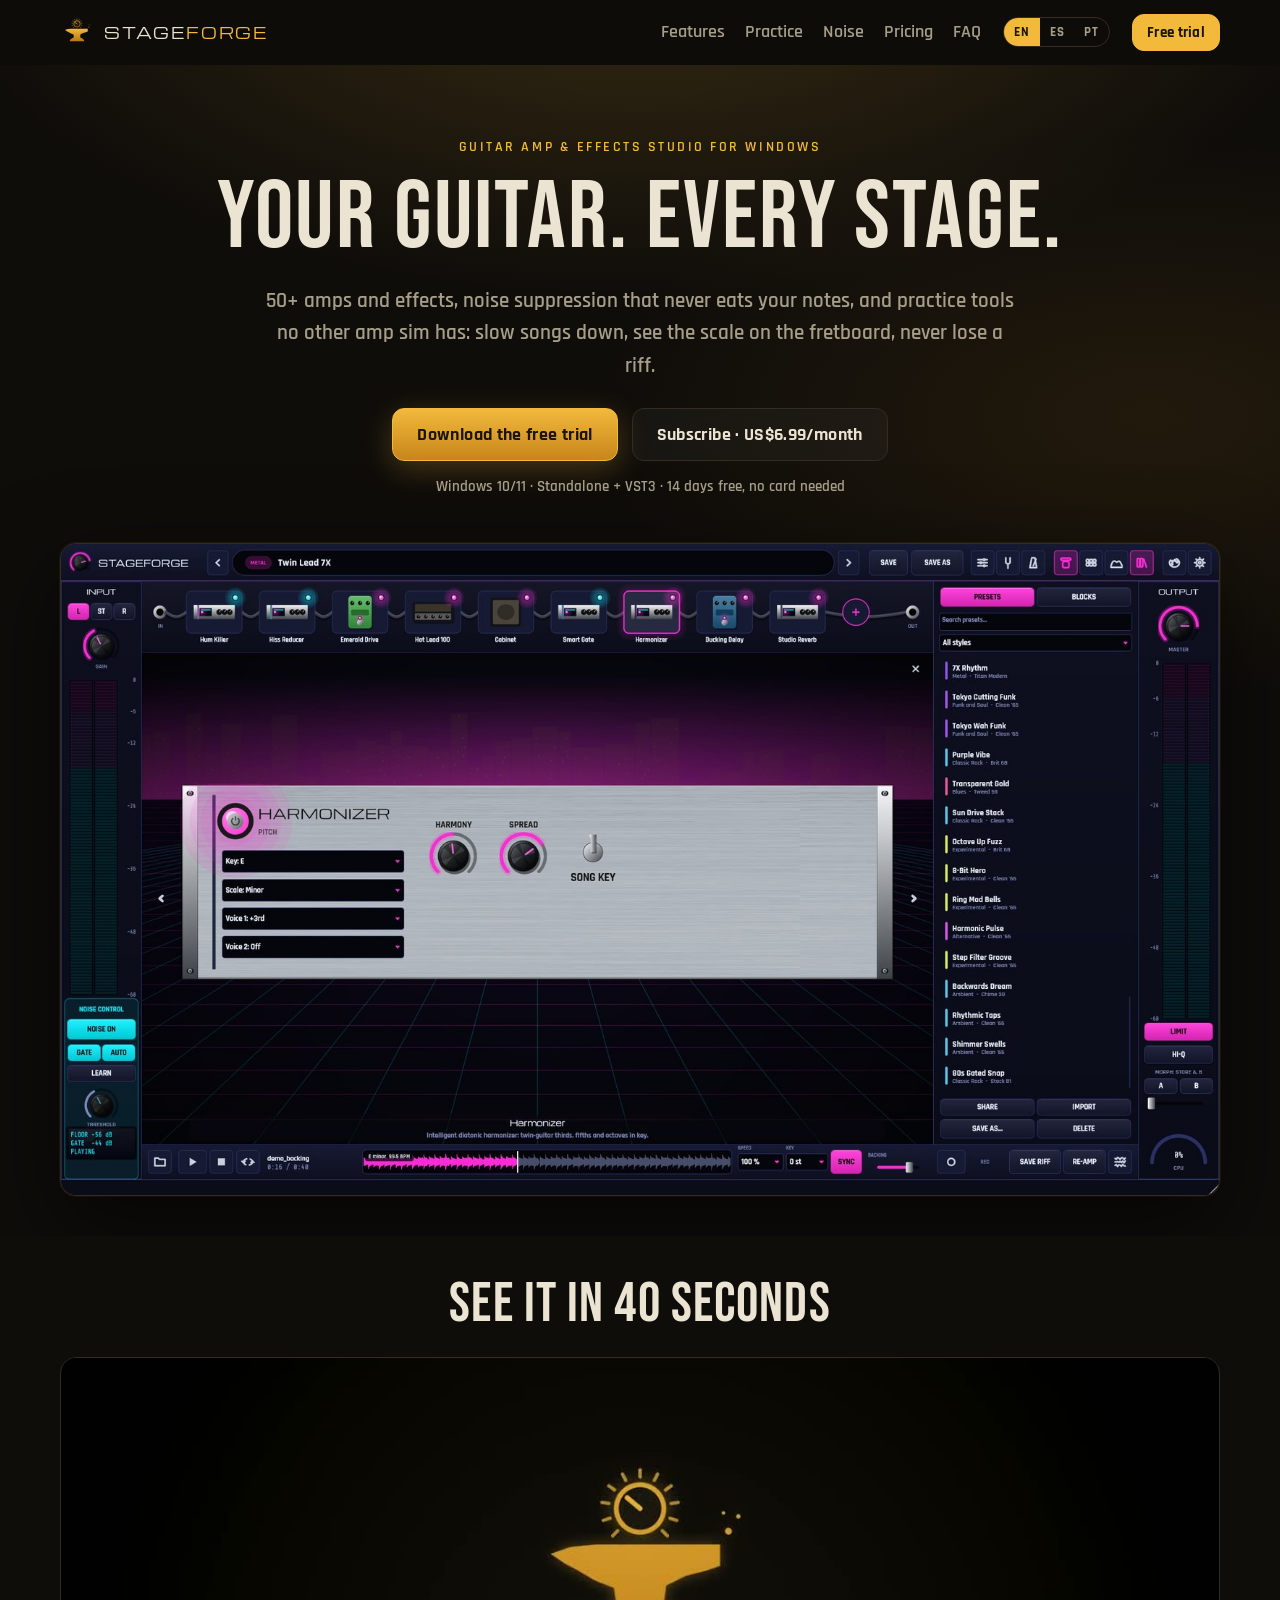
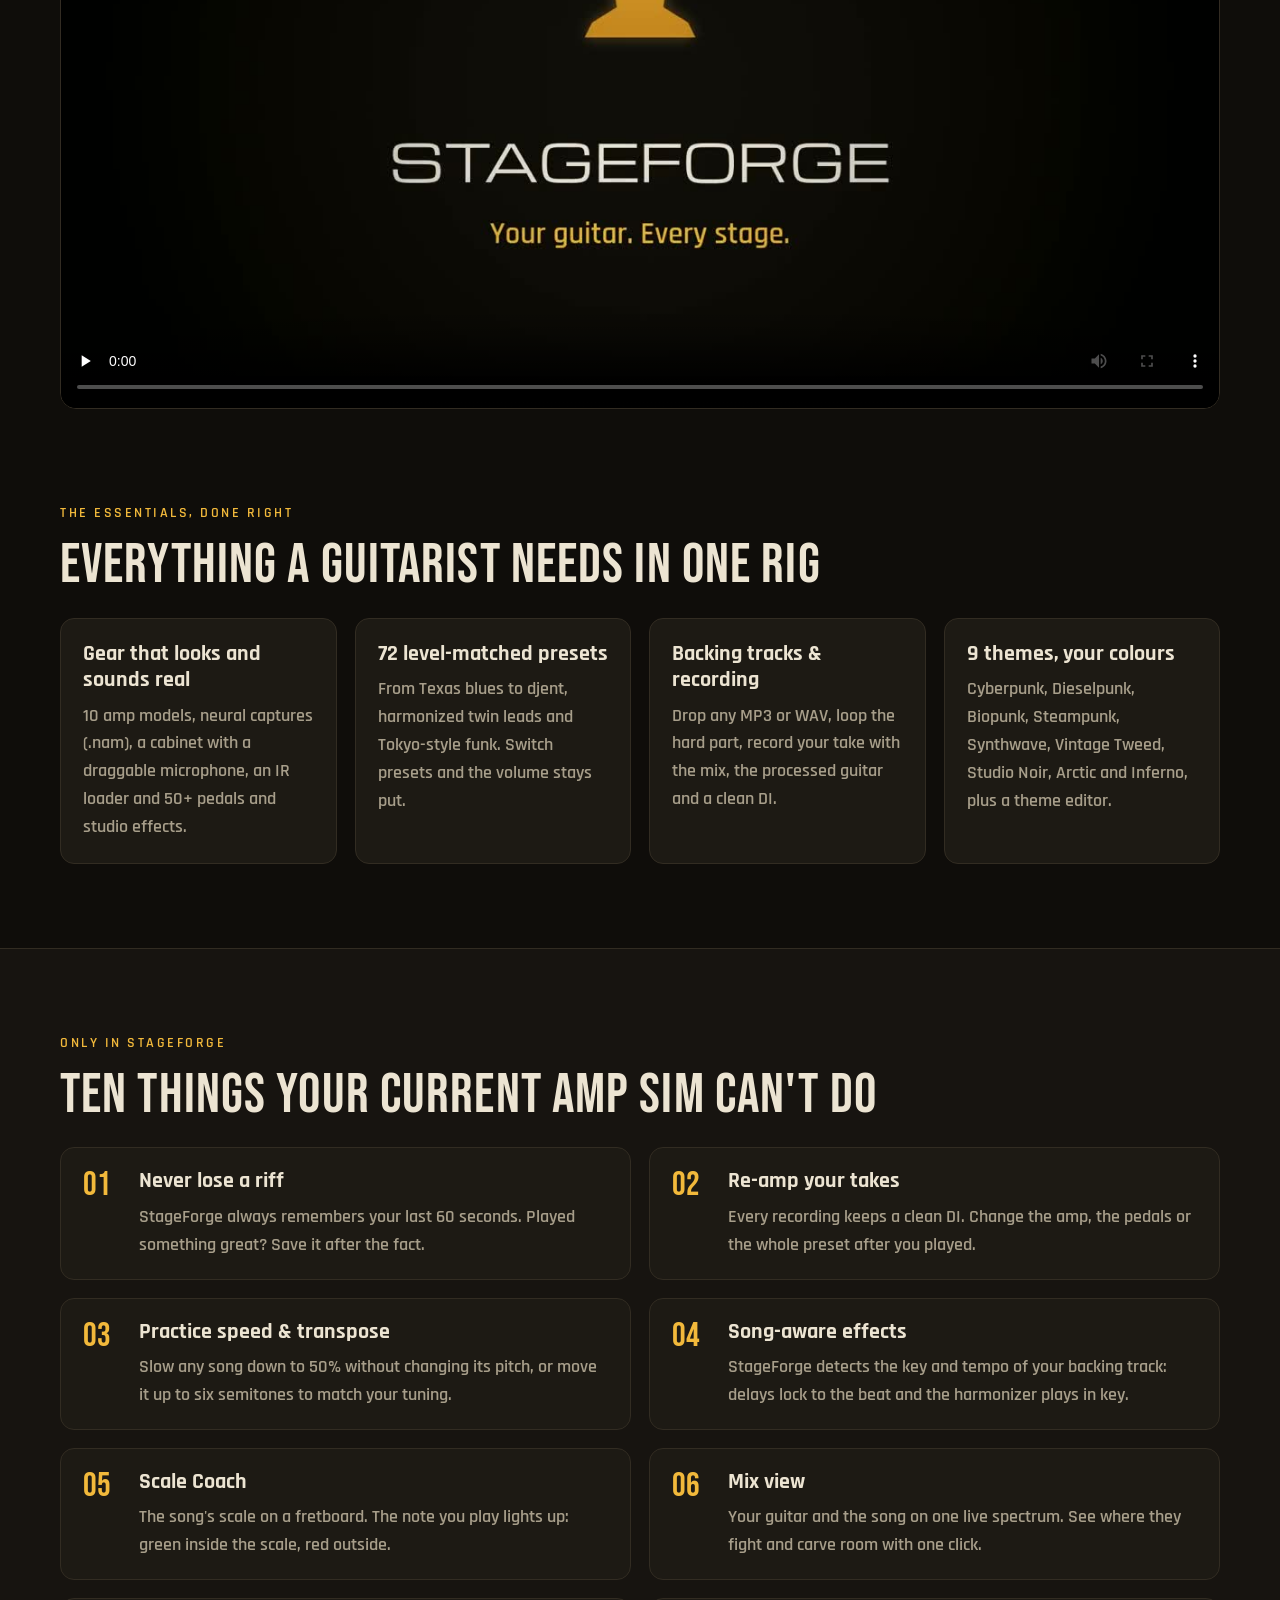
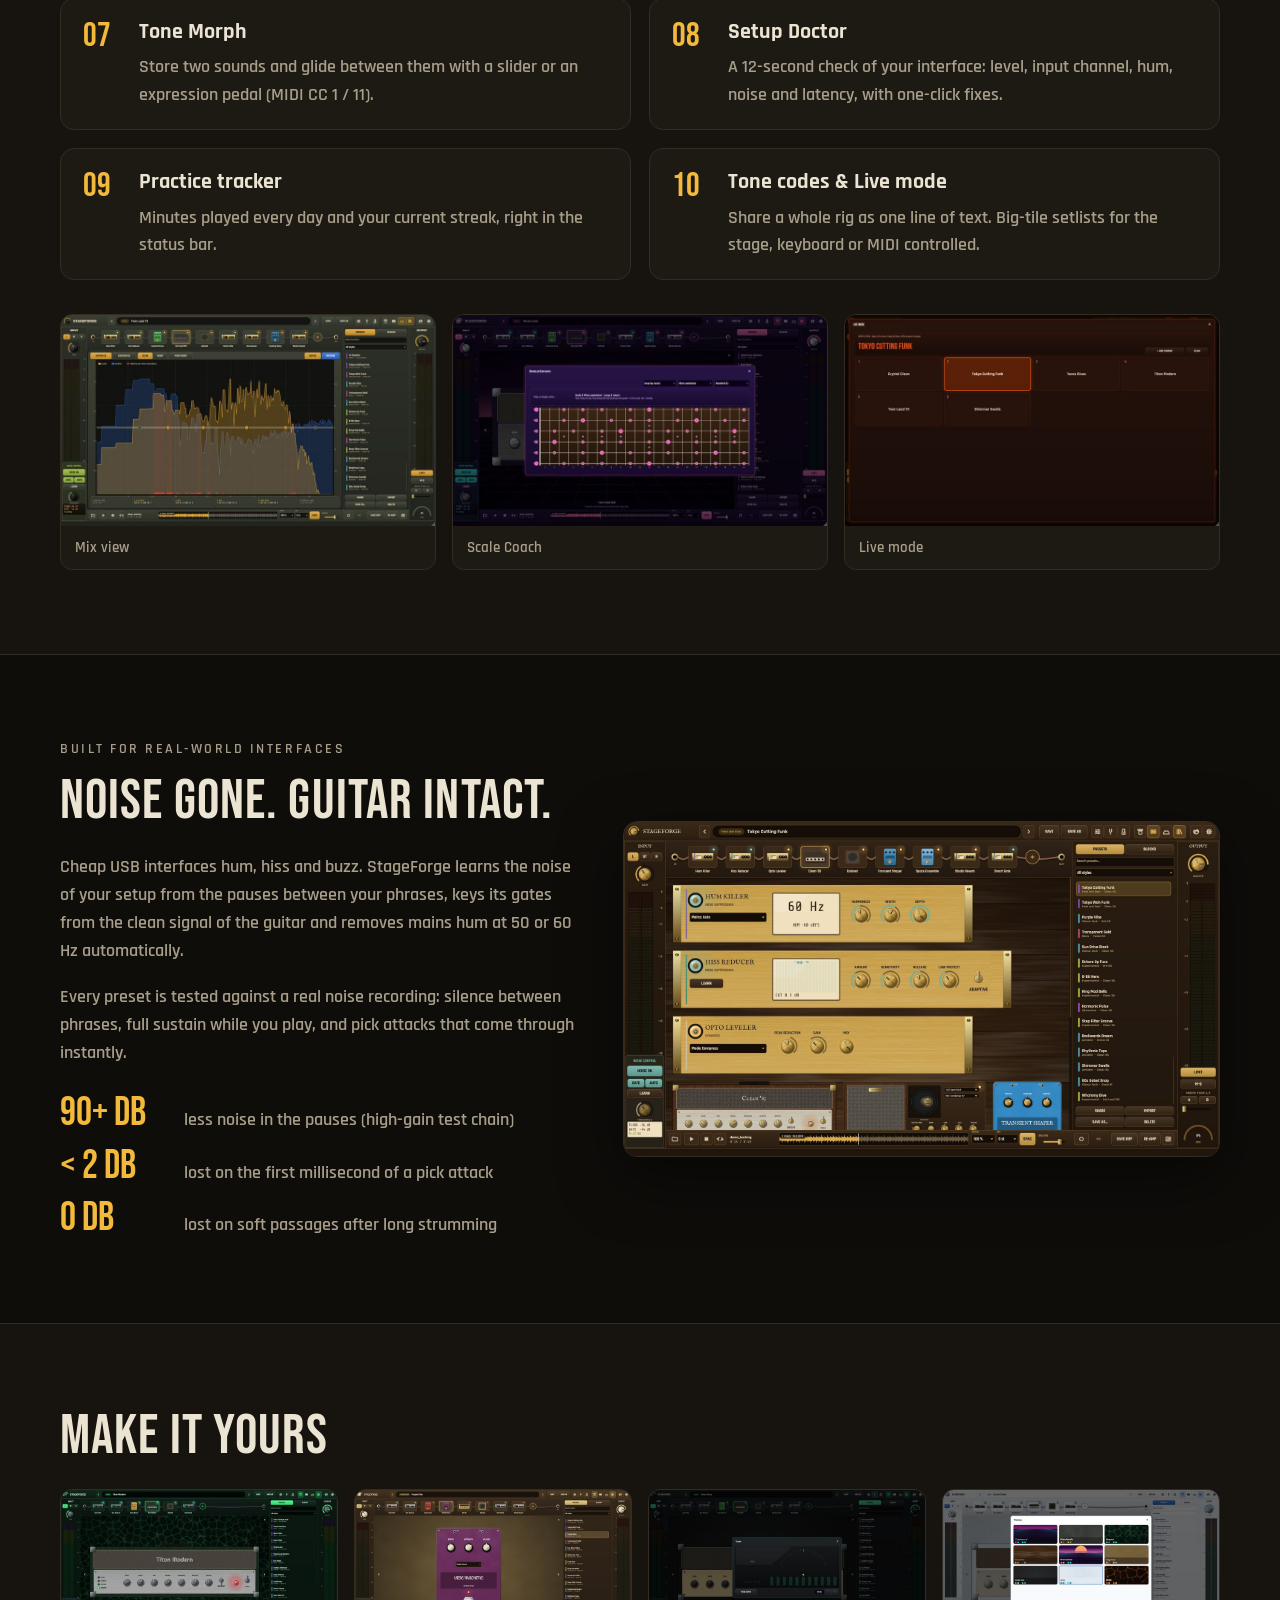
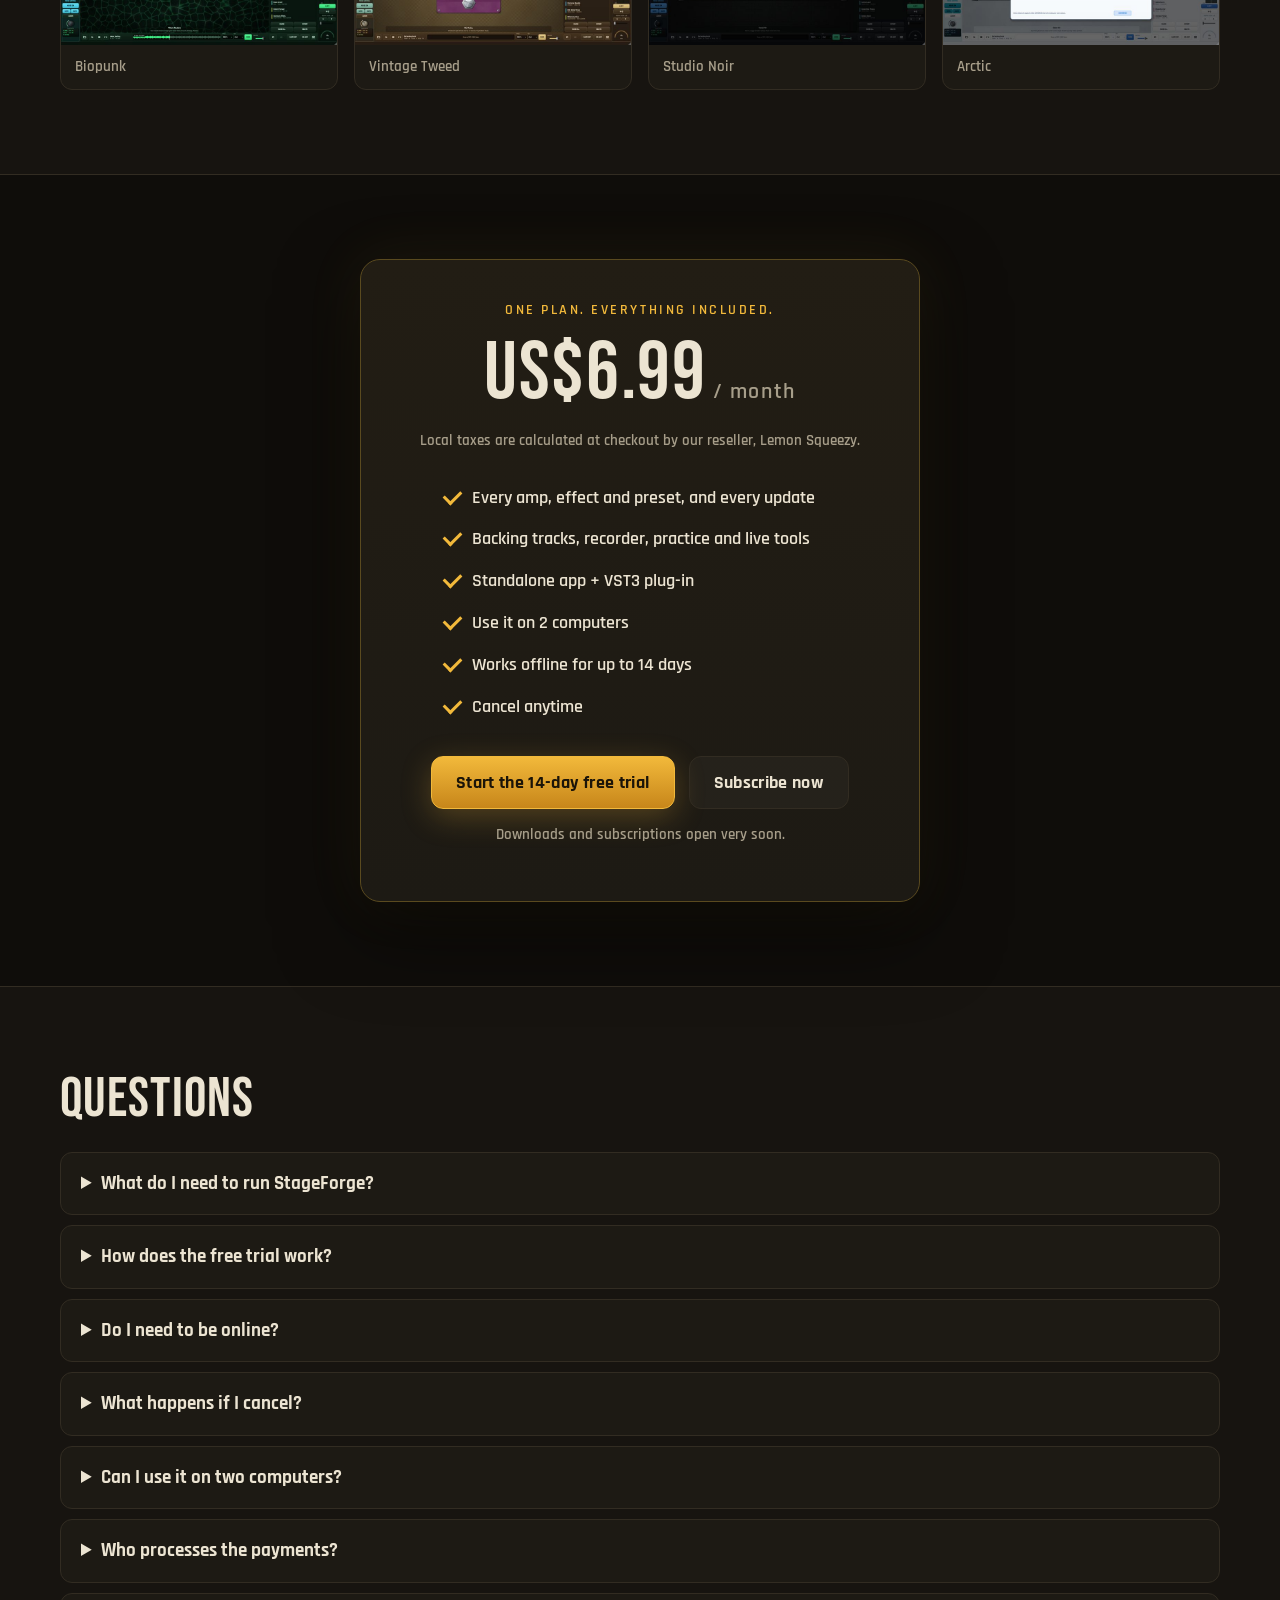
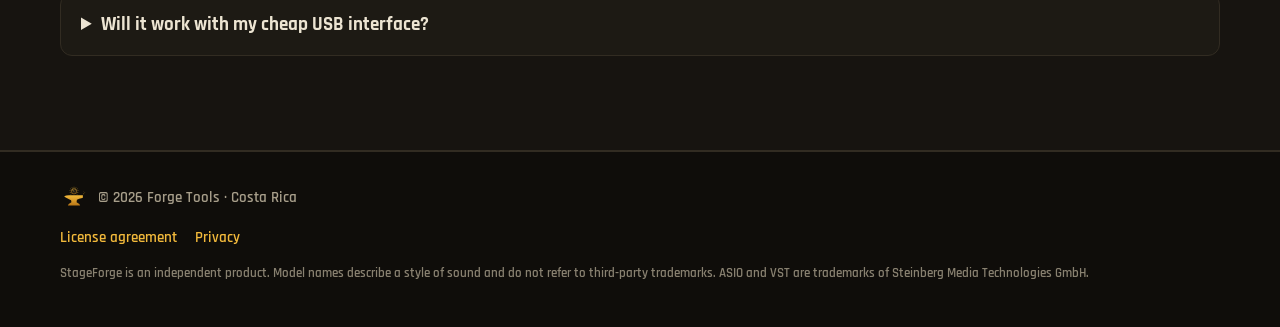
==== index.html @ 5521e071 "StageForge website: EN/ES/PT, promo video, features, pricing, FAQ, legal pages Co-Authored-By: Claud" ====
<!doctype html>
<html lang="en">
<head>
<meta charset="utf-8">
<meta name="viewport" content="width=device-width,initial-scale=1">
<title>StageForge — Guitar amp &amp; effects studio for Windows</title>
<meta name="description" content="StageForge: 50+ amps and effects, noise suppression that keeps your guitar intact, and practice tools no other amp sim has. 14-day free trial, US$6.99/month.">
<meta property="og:title" content="StageForge — Your guitar. Every stage.">
<meta property="og:description" content="Guitar amp & effects studio for Windows. Backing tracks, practice speed, scale coach, riff capture. 14-day free trial.">
<meta property="og:image" content="https://ramirezab.github.io/stageforge/assets/img/og-image.jpg">
<meta property="og:type" content="website">
<meta name="twitter:card" content="summary_large_image">
<link rel="icon" type="image/png" href="favicon.png">
<link rel="apple-touch-icon" href="assets/img/apple-touch-icon.png">
<link rel="stylesheet" href="assets/css/site.css">
</head>
<body>
<header class="nav">
  <div class="wrap nav-inner">
    <a class="brand" href="#top" aria-label="StageForge"><img src="assets/img/logo.svg" alt="" width="34" height="34"><span>STAGE<b>FORGE</b></span></a>
    <nav class="links">
      <a href="#features" data-i18n="nav.features">Features</a>
      <a href="#practice" data-i18n="nav.practice">Practice</a>
      <a href="#noise" data-i18n="nav.noise">Noise</a>
      <a href="#pricing" data-i18n="nav.pricing">Pricing</a>
      <a href="#faq" data-i18n="nav.faq">FAQ</a>
    </nav>
    <div class="lang" role="group" aria-label="Language">
      <button data-lang="en">EN</button><button data-lang="es">ES</button><button data-lang="pt">PT</button>
    </div>
    <a class="btn btn-small js-download" href="#pricing" data-i18n="nav.cta">Free trial</a>
  </div>
</header>

<main id="top">
  <section class="hero">
    <div class="hero-bg" aria-hidden="true"></div>
    <div class="wrap hero-inner">
      <p class="eyebrow" data-i18n="hero.eyebrow">Guitar amp &amp; effects studio for Windows</p>
      <h1 data-i18n="hero.title">Your guitar. Every stage.</h1>
      <p class="lead" data-i18n="hero.lead">50+ amps and effects, noise suppression that never eats your notes, and practice tools no other amp sim has: slow songs down, see the scale on the fretboard, never lose a riff.</p>
      <div class="cta-row">
        <a class="btn btn-primary js-download" href="#pricing" data-i18n="hero.cta1">Download the free trial</a>
        <a class="btn btn-ghost js-buy" href="#pricing" data-i18n="hero.cta2">Subscribe · US$6.99/month</a>
      </div>
      <p class="note" data-i18n="hero.note">Windows 10/11 · Standalone + VST3 · 14 days free, no card needed</p>
      <figure class="hero-shot"><img src="assets/img/stage.jpg" alt="StageForge stage view with a harmonizer rack" width="1600" height="900"></figure>
    </div>
  </section>

  <section class="video-section">
    <div class="wrap">
      <h2 data-i18n="video.title">See it in 40 seconds</h2>
      <div class="video-frame">
        <video id="promo" controls preload="none" poster="assets/img/video-poster.jpg" playsinline>
          <source src="assets/video/promo_en.mp4" type="video/mp4">
        </video>
      </div>
    </div>
  </section>

  <section id="features" class="section">
    <div class="wrap">
      <p class="eyebrow" data-i18n="core.eyebrow">The essentials, done right</p>
      <h2 data-i18n="core.title">Everything a guitarist needs in one rig</h2>
      <div class="grid four">
        <article class="card"><h3 data-i18n="core.c1.t">Gear that looks and sounds real</h3><p data-i18n="core.c1.p">10 amp models, neural captures (.nam), a cabinet with a draggable microphone, an IR loader and 50+ pedals and studio effects.</p></article>
        <article class="card"><h3 data-i18n="core.c2.t">72 level-matched presets</h3><p data-i18n="core.c2.p">From Texas blues to djent, harmonized twin leads and Tokyo-style funk. Switch presets and the volume stays put.</p></article>
        <article class="card"><h3 data-i18n="core.c3.t">Backing tracks &amp; recording</h3><p data-i18n="core.c3.p">Drop any MP3 or WAV, loop the hard part, record your take with the mix, the processed guitar and a clean DI.</p></article>
        <article class="card"><h3 data-i18n="core.c4.t">9 themes, your colours</h3><p data-i18n="core.c4.p">Cyberpunk, Dieselpunk, Biopunk, Steampunk, Synthwave, Vintage Tweed, Studio Noir, Arctic and Inferno, plus a theme editor.</p></article>
      </div>
    </div>
  </section>

  <section id="practice" class="section alt">
    <div class="wrap">
      <p class="eyebrow" data-i18n="only.eyebrow">Only in StageForge</p>
      <h2 data-i18n="only.title">Ten things your current amp sim can't do</h2>
      <div class="grid two feature-list">
        <article class="feat"><span class="num">01</span><div><h3 data-i18n="f1.t">Never lose a riff</h3><p data-i18n="f1.p">StageForge always remembers your last 60 seconds. Played something great? Save it after the fact.</p></div></article>
        <article class="feat"><span class="num">02</span><div><h3 data-i18n="f2.t">Re-amp your takes</h3><p data-i18n="f2.p">Every recording keeps a clean DI. Change the amp, the pedals or the whole preset after you played.</p></div></article>
        <article class="feat"><span class="num">03</span><div><h3 data-i18n="f3.t">Practice speed &amp; transpose</h3><p data-i18n="f3.p">Slow any song down to 50% without changing its pitch, or move it up to six semitones to match your tuning.</p></div></article>
        <article class="feat"><span class="num">04</span><div><h3 data-i18n="f4.t">Song-aware effects</h3><p data-i18n="f4.p">StageForge detects the key and tempo of your backing track: delays lock to the beat and the harmonizer plays in key.</p></div></article>
        <article class="feat"><span class="num">05</span><div><h3 data-i18n="f5.t">Scale Coach</h3><p data-i18n="f5.p">The song's scale on a fretboard. The note you play lights up: green inside the scale, red outside.</p></div></article>
        <article class="feat"><span class="num">06</span><div><h3 data-i18n="f6.t">Mix view</h3><p data-i18n="f6.p">Your guitar and the song on one live spectrum. See where they fight and carve room with one click.</p></div></article>
        <article class="feat"><span class="num">07</span><div><h3 data-i18n="f7.t">Tone Morph</h3><p data-i18n="f7.p">Store two sounds and glide between them with a slider or an expression pedal (MIDI CC 1 / 11).</p></div></article>
        <article class="feat"><span class="num">08</span><div><h3 data-i18n="f8.t">Setup Doctor</h3><p data-i18n="f8.p">A 12-second check of your interface: level, input channel, hum, noise and latency, with one-click fixes.</p></div></article>
        <article class="feat"><span class="num">09</span><div><h3 data-i18n="f9.t">Practice tracker</h3><p data-i18n="f9.p">Minutes played every day and your current streak, right in the status bar.</p></div></article>
        <article class="feat"><span class="num">10</span><div><h3 data-i18n="f10.t">Tone codes &amp; Live mode</h3><p data-i18n="f10.p">Share a whole rig as one line of text. Big-tile setlists for the stage, keyboard or MIDI controlled.</p></div></article>
      </div>
      <div class="gallery">
        <figure><img loading="lazy" src="assets/img/mix-sm.jpg" alt="Mix view: guitar and backing spectra with EQ" width="800" height="450"><figcaption data-i18n="gal.mix">Mix view</figcaption></figure>
        <figure><img loading="lazy" src="assets/img/coach-sm.jpg" alt="Scale Coach fretboard" width="800" height="450"><figcaption data-i18n="gal.coach">Scale Coach</figcaption></figure>
        <figure><img loading="lazy" src="assets/img/live-sm.jpg" alt="Live mode setlist" width="800" height="450"><figcaption data-i18n="gal.live">Live mode</figcaption></figure>
      </div>
    </div>
  </section>

  <section id="noise" class="section">
    <div class="wrap split">
      <div>
        <p class="eyebrow" data-i18n="noise.eyebrow">Built for real-world interfaces</p>
        <h2 data-i18n="noise.title">Noise gone. Guitar intact.</h2>
        <p data-i18n="noise.p1">Cheap USB interfaces hum, hiss and buzz. StageForge learns the noise of your setup from the pauses between your phrases, keys its gates from the clean signal of the guitar and removes mains hum at 50 or 60 Hz automatically.</p>
        <p data-i18n="noise.p2">Every preset is tested against a real noise recording: silence between phrases, full sustain while you play, and pick attacks that come through instantly.</p>
        <ul class="stats">
          <li><b data-i18n="noise.s1.v">90+ dB</b><span data-i18n="noise.s1.l">less noise in the pauses (high-gain test chain)</span></li>
          <li><b data-i18n="noise.s2.v">&lt; 2 dB</b><span data-i18n="noise.s2.l">lost on the first millisecond of a pick attack</span></li>
          <li><b data-i18n="noise.s3.v">0 dB</b><span data-i18n="noise.s3.l">lost on soft passages after long strumming</span></li>
        </ul>
      </div>
      <figure class="shot"><img loading="lazy" src="assets/img/board.jpg" alt="Board view with the noise tools" width="1600" height="900"></figure>
    </div>
  </section>

  <section class="section alt themes">
    <div class="wrap">
      <h2 data-i18n="themes.title">Make it yours</h2>
      <div class="gallery four">
        <figure><img loading="lazy" src="assets/img/amp-sm.jpg" alt="Biopunk theme" width="800" height="450"><figcaption>Biopunk</figcaption></figure>
        <figure><img loading="lazy" src="assets/img/pedal-sm.jpg" alt="Vintage Tweed theme" width="800" height="450"><figcaption>Vintage Tweed</figcaption></figure>
        <figure><img loading="lazy" src="assets/img/tuner-sm.jpg" alt="Studio Noir theme" width="800" height="450"><figcaption>Studio Noir</figcaption></figure>
        <figure><img loading="lazy" src="assets/img/themes-sm.jpg" alt="Arctic theme and theme editor" width="800" height="450"><figcaption>Arctic</figcaption></figure>
      </div>
    </div>
  </section>

  <section id="pricing" class="section">
    <div class="wrap pricing">
      <div class="price-card">
        <p class="eyebrow" data-i18n="price.eyebrow">One plan. Everything included.</p>
        <h2 class="price"><span>US$6.99</span><small data-i18n="price.per">/ month</small></h2>
        <p class="note" data-i18n="price.tax">Local taxes are calculated at checkout by our reseller, Lemon Squeezy.</p>
        <ul class="checks">
          <li data-i18n="price.l1">Every amp, effect and preset, and every update</li>
          <li data-i18n="price.l2">Backing tracks, recorder, practice and live tools</li>
          <li data-i18n="price.l3">Standalone app + VST3 plug-in</li>
          <li data-i18n="price.l4">Use it on 2 computers</li>
          <li data-i18n="price.l5">Works offline for up to 14 days</li>
          <li data-i18n="price.l6">Cancel anytime</li>
        </ul>
        <div class="cta-row">
          <a class="btn btn-primary js-download" href="#" data-i18n="price.cta1">Start the 14-day free trial</a>
          <a class="btn btn-ghost js-buy" href="#" data-i18n="price.cta2">Subscribe now</a>
        </div>
        <p class="note js-soon hidden" data-i18n="price.soon">Downloads and subscriptions open very soon.</p>
      </div>
    </div>
  </section>

  <section id="faq" class="section alt">
    <div class="wrap faq">
      <h2 data-i18n="faq.title">Questions</h2>
      <details><summary data-i18n="faq.q1">What do I need to run StageForge?</summary><p data-i18n="faq.a1">A 64-bit Windows 10 or 11 PC and any guitar audio interface (ASIO or Windows Audio). The VST3 plug-in works in any DAW that supports VST3. A macOS version is not available yet.</p></details>
      <details><summary data-i18n="faq.q2">How does the free trial work?</summary><p data-i18n="faq.a2">Download StageForge, open it and press Start free trial. Everything is unlocked for 14 days and no payment details are needed.</p></details>
      <details><summary data-i18n="faq.q3">Do I need to be online?</summary><p data-i18n="faq.a3">Only to activate and to renew the license from time to time. StageForge keeps working offline for up to 14 days between checks.</p></details>
      <details><summary data-i18n="faq.q4">What happens if I cancel?</summary><p data-i18n="faq.a4">StageForge keeps working until the end of the period you already paid. After that it runs in demo mode. Your presets and recordings are always yours.</p></details>
      <details><summary data-i18n="faq.q5">Can I use it on two computers?</summary><p data-i18n="faq.a5">Yes, on two at the same time. To move it to another computer, open the License screen and press Deactivate this computer.</p></details>
      <details><summary data-i18n="faq.q6">Who processes the payments?</summary><p data-i18n="faq.a6">Lemon Squeezy is our online reseller (merchant of record). They handle the payment, the taxes of your country and your receipts, and let you manage or cancel the subscription.</p></details>
      <details><summary data-i18n="faq.q7">Will it work with my cheap USB interface?</summary><p data-i18n="faq.a7">That is exactly what StageForge was tuned on. The built-in Setup Doctor checks your level, input channel, hum and latency and fixes what it can.</p></details>
    </div>
  </section>
</main>

<footer class="footer">
  <div class="wrap footer-inner">
    <div><img src="assets/img/logo.svg" alt="" width="28" height="28"> <span>© 2026 Forge Tools · Costa Rica</span></div>
    <nav><a href="eula.html" data-i18n="foot.eula">License agreement</a><a href="privacy.html" data-i18n="foot.privacy">Privacy</a><a class="js-mail" href="#" data-i18n="foot.contact">Contact</a></nav>
    <p class="tiny" data-i18n="foot.tm">StageForge is an independent product. Model names describe a style of sound and do not refer to third-party trademarks. ASIO and VST are trademarks of Steinberg Media Technologies GmbH.</p>
  </div>
</footer>
<script src="assets/js/config.js"></script>
<script src="assets/js/i18n.js"></script>
<script src="assets/js/site.js"></script>
</body>
</html>
---- assets/css/site.css ----
@font-face { font-family: "Michroma"; src: url("../fonts/Michroma-Regular.ttf") format("truetype"); font-display: swap; }
@font-face { font-family: "Rajdhani"; src: url("../fonts/Rajdhani-SemiBold.ttf") format("truetype"); font-weight: 600; font-display: swap; }
@font-face { font-family: "Rajdhani"; src: url("../fonts/Rajdhani-Bold.ttf") format("truetype"); font-weight: 700; font-display: swap; }
@font-face { font-family: "Bebas"; src: url("../fonts/BebasNeue-Regular.ttf") format("truetype"); font-display: swap; }

:root {
  --bg: #0f0d0a; --bg2: #171410; --card: #1d1a14; --line: #322c22; --text: #ece4d2; --muted: #a79e8a;
  --amber: #f2b93b; --amber2: #c7861a; --radius: 14px;
}
* { box-sizing: border-box; }
html { scroll-behavior: smooth; }
body { margin: 0; background: var(--bg); color: var(--text); font: 600 18px/1.55 "Rajdhani", system-ui, "Segoe UI", sans-serif; }
img { max-width: 100%; height: auto; display: block; }
a { color: var(--amber); text-decoration: none; }
.wrap { width: min(1160px, 100% - 32px); margin: 0 auto; }
.hidden { display: none !important; }

/* header */
.nav { position: sticky; top: 0; z-index: 10; background: rgba(15, 13, 10, 0.72); backdrop-filter: blur(10px); border-bottom: 1px solid transparent; transition: border-color .2s, background .2s; }
.nav.scrolled { border-bottom-color: var(--line); background: rgba(15, 13, 10, 0.92); }
.nav-inner { display: flex; align-items: center; gap: 22px; height: 64px; }
.brand { display: flex; align-items: center; gap: 10px; color: var(--text); font: 15px "Michroma", sans-serif; letter-spacing: .12em; }
.brand b { color: var(--amber); font-weight: 400; }
.links { display: flex; gap: 20px; margin-left: auto; }
.links a { color: var(--muted); font-weight: 600; }
.links a:hover { color: var(--text); }
.lang { display: flex; border: 1px solid var(--line); border-radius: 999px; overflow: hidden; }
.lang button { background: none; border: 0; color: var(--muted); font: 700 13px "Rajdhani", sans-serif; padding: 6px 10px; cursor: pointer; letter-spacing: .06em; }
.lang button[aria-pressed="true"] { background: var(--amber); color: #1b1408; }

/* buttons */
.btn { display: inline-flex; align-items: center; justify-content: center; gap: 8px; padding: 14px 24px; border-radius: 12px; font: 700 18px "Rajdhani", sans-serif; letter-spacing: .02em; border: 1px solid var(--line); color: var(--text); transition: transform .15s, box-shadow .15s, background .15s; }
.btn:hover { transform: translateY(-1px); }
.btn-primary { background: linear-gradient(180deg, var(--amber), var(--amber2)); color: #1b1408; border-color: var(--amber); box-shadow: 0 8px 30px rgba(242, 185, 59, 0.25); }
.btn-primary:hover { box-shadow: 0 10px 40px rgba(242, 185, 59, 0.38); }
.btn-ghost { background: rgba(255, 255, 255, 0.03); }
.btn-ghost:hover { border-color: var(--amber); }
.btn-small { padding: 8px 14px; font-size: 15px; background: var(--amber); color: #1b1408; border-color: var(--amber); }

/* hero */
.hero { position: relative; overflow: hidden; padding: 72px 0 40px; }
.hero-bg { position: absolute; inset: 0; background: radial-gradient(1000px 500px at 50% -10%, rgba(242, 185, 59, 0.18), transparent 70%), radial-gradient(800px 400px at 90% 30%, rgba(199, 134, 26, 0.10), transparent 70%); }
.hero-inner { position: relative; text-align: center; }
.eyebrow { color: var(--amber); text-transform: uppercase; letter-spacing: .18em; font-size: 14px; margin: 0 0 12px; }
h1 { font: 400 clamp(46px, 8vw, 96px)/1.0 "Bebas", sans-serif; letter-spacing: .02em; margin: 0 0 18px; }
h2 { font: 400 clamp(36px, 5vw, 56px)/1.05 "Bebas", sans-serif; letter-spacing: .02em; margin: 0 0 22px; }
h3 { font: 700 22px/1.2 "Rajdhani", sans-serif; margin: 0 0 8px; }
.lead { max-width: 760px; margin: 0 auto 26px; color: var(--muted); font-size: 21px; }
.cta-row { display: flex; gap: 14px; justify-content: center; flex-wrap: wrap; }
.note { color: var(--muted); font-size: 15px; margin-top: 14px; }
.hero-shot { margin: 44px auto 0; border-radius: 16px; overflow: hidden; border: 1px solid var(--line); box-shadow: 0 30px 90px rgba(0, 0, 0, 0.6), 0 0 0 1px rgba(242, 185, 59, 0.08); }

/* video */
.video-section { padding: 40px 0 10px; text-align: center; }
.video-frame { border-radius: 16px; overflow: hidden; border: 1px solid var(--line); background: #000; aspect-ratio: 16 / 9; }
.video-frame video { width: 100%; height: 100%; display: block; }

/* sections */
.section { padding: 84px 0; }
.section.alt { background: var(--bg2); border-top: 1px solid var(--line); border-bottom: 1px solid var(--line); }
.grid { display: grid; gap: 18px; }
.grid.four { grid-template-columns: repeat(4, 1fr); }
.grid.two { grid-template-columns: repeat(2, 1fr); }
.card { background: var(--card); border: 1px solid var(--line); border-radius: var(--radius); padding: 22px; }
.card p, .feat p { color: var(--muted); margin: 0; }
.feat { display: flex; gap: 16px; background: var(--card); border: 1px solid var(--line); border-radius: var(--radius); padding: 20px 22px; }
.feat .num { font: 400 34px/1 "Bebas", sans-serif; color: var(--amber); min-width: 40px; }
.gallery { display: grid; grid-template-columns: repeat(3, 1fr); gap: 16px; margin-top: 34px; }
.gallery.four { grid-template-columns: repeat(4, 1fr); margin-top: 0; }
.gallery figure { margin: 0; border-radius: 12px; overflow: hidden; border: 1px solid var(--line); background: var(--card); }
.gallery figcaption { padding: 10px 14px; color: var(--muted); font-size: 15px; }
.split { display: grid; grid-template-columns: 1fr 1.15fr; gap: 44px; align-items: center; }
.split p { color: var(--muted); }
.shot { margin: 0; border-radius: 14px; overflow: hidden; border: 1px solid var(--line); box-shadow: 0 20px 60px rgba(0, 0, 0, 0.5); }
.stats { list-style: none; padding: 0; margin: 26px 0 0; display: grid; gap: 12px; }
.stats li { display: flex; align-items: baseline; gap: 14px; }
.stats b { font: 400 40px/1 "Bebas", sans-serif; color: var(--amber); min-width: 110px; }
.stats span { color: var(--muted); }

/* pricing */
.pricing { display: flex; justify-content: center; }
.price-card { width: min(560px, 100%); text-align: center; background: linear-gradient(180deg, #221d14, var(--card)); border: 1px solid #5a4a1f; border-radius: 20px; padding: 40px 34px; box-shadow: 0 30px 80px rgba(0, 0, 0, 0.5), 0 0 60px rgba(242, 185, 59, 0.08); }
.price { font: 400 82px/1 "Bebas", sans-serif; margin: 6px 0 4px; }
.price small { font: 600 22px "Rajdhani", sans-serif; color: var(--muted); margin-left: 6px; }
.checks { list-style: none; padding: 0; margin: 24px auto 28px; text-align: left; max-width: 400px; }
.checks li { padding: 7px 0 7px 32px; position: relative; }
.checks li::before { content: ""; position: absolute; left: 4px; top: 13px; width: 14px; height: 8px; border-left: 3px solid var(--amber); border-bottom: 3px solid var(--amber); transform: rotate(-45deg); }

/* faq */
.faq details { background: var(--card); border: 1px solid var(--line); border-radius: 12px; padding: 16px 20px; margin: 10px 0; }
.faq summary { cursor: pointer; font-weight: 700; font-size: 19px; }
.faq details p { color: var(--muted); margin: 10px 0 0; }

/* footer */
.footer { border-top: 1px solid var(--line); padding: 32px 0 44px; color: var(--muted); font-size: 15px; }
.footer-inner { display: grid; gap: 14px; }
.footer-inner > div { display: flex; align-items: center; gap: 10px; }
.footer nav { display: flex; gap: 18px; flex-wrap: wrap; }
.tiny { font-size: 13px; opacity: .8; margin: 0; }

/* legal pages */
.legal { padding: 50px 0 80px; }
.legal h1 { font-size: 56px; }
.legal p, .legal li { color: var(--muted); }

@media (max-width: 960px) {
  .links { display: none; }
  .lang { margin-left: auto; }
  .grid.four, .gallery.four { grid-template-columns: repeat(2, 1fr); }
  .split { grid-template-columns: 1fr; }
}
@media (max-width: 640px) {
  .nav-inner { gap: 10px; }
  .brand span { display: none; }
  .grid.four, .grid.two, .gallery, .gallery.four { grid-template-columns: 1fr; }
  .section { padding: 60px 0; }
  .btn { width: 100%; }
  .btn-small { width: auto; }
  .stats b { min-width: 86px; font-size: 34px; }
}
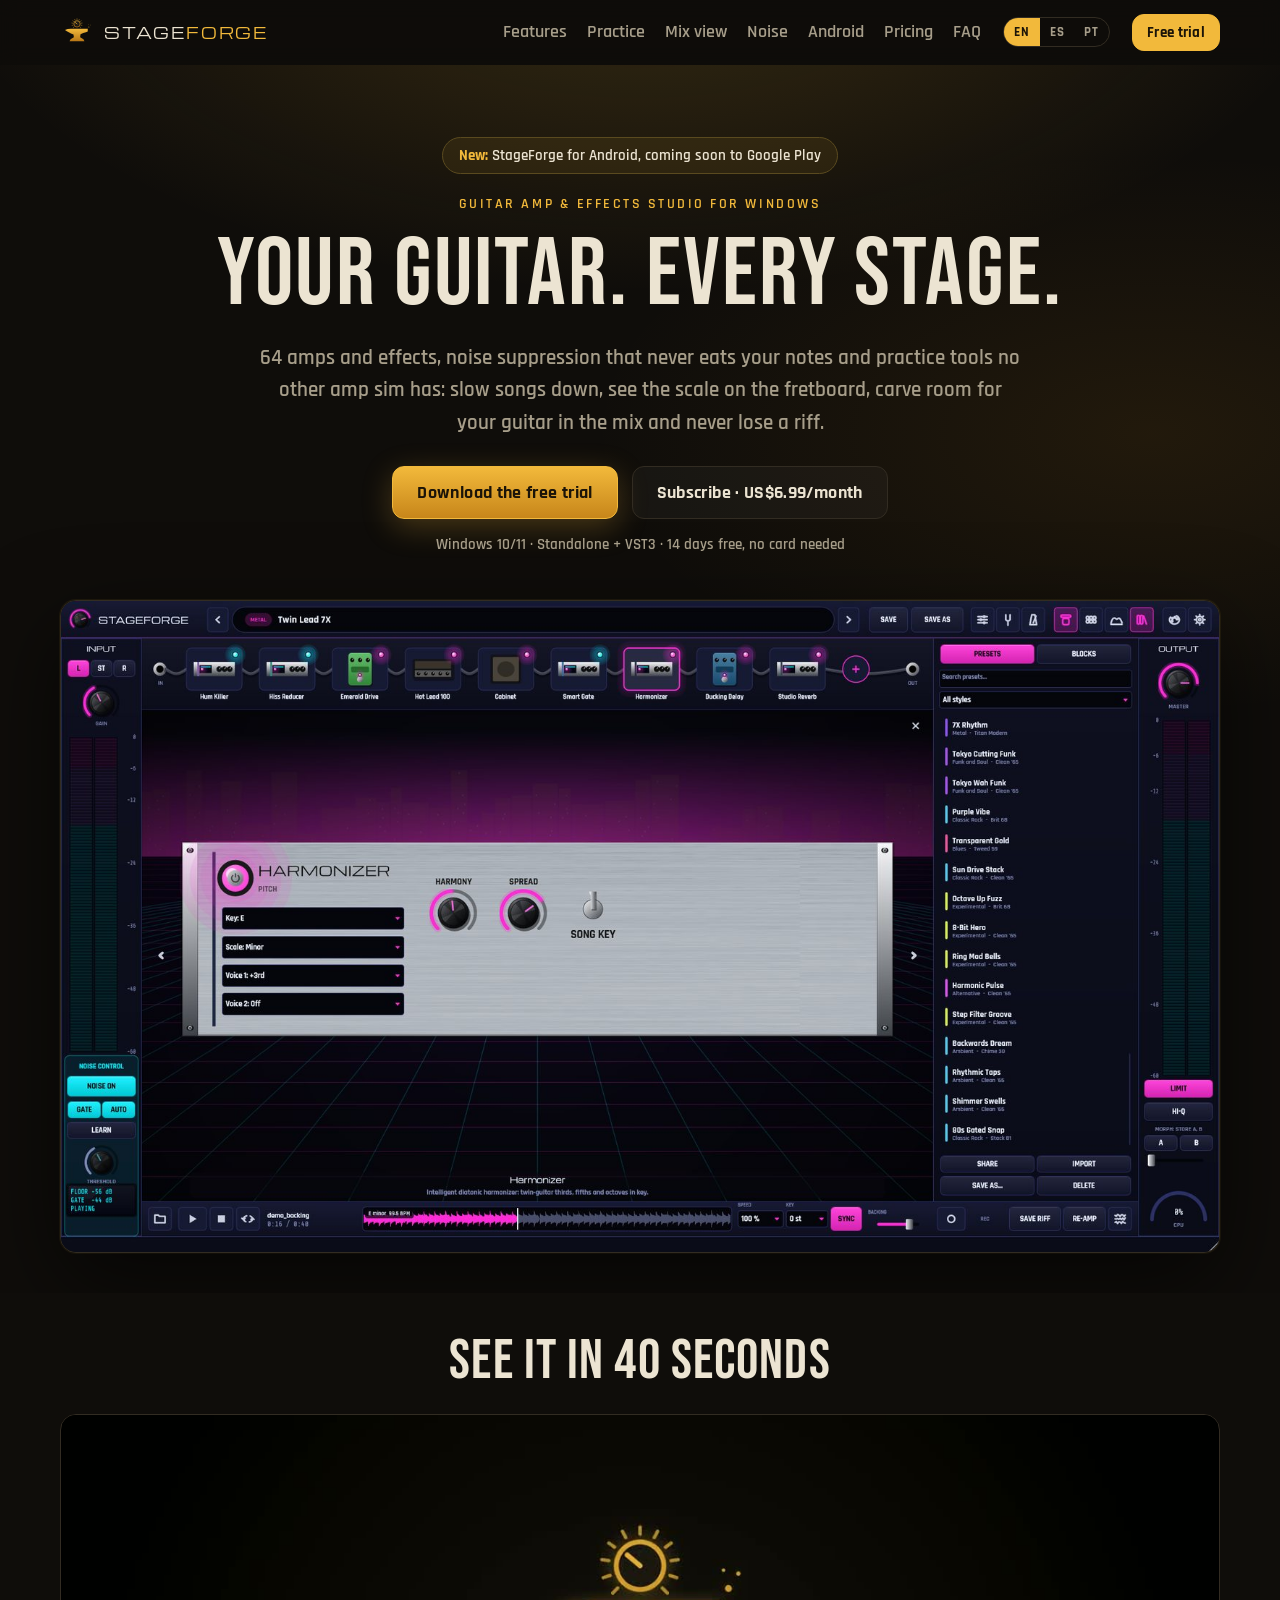
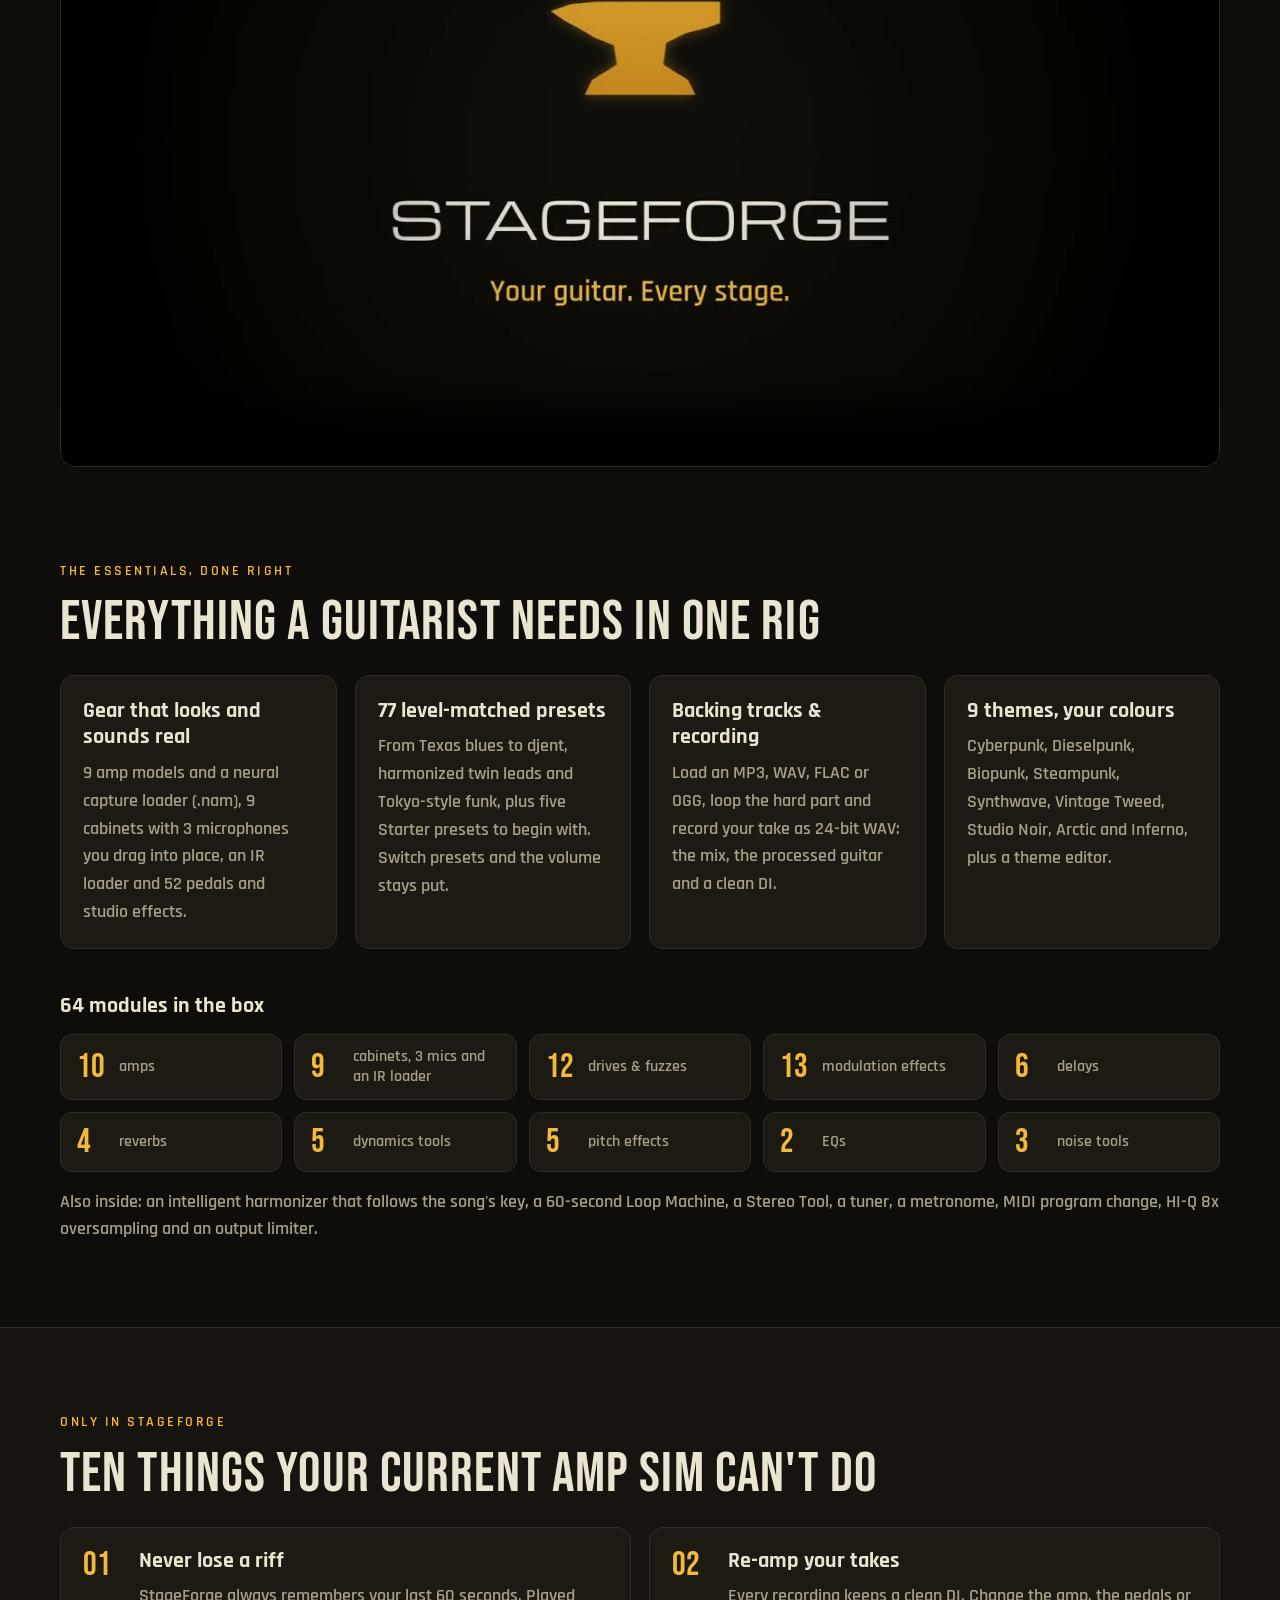
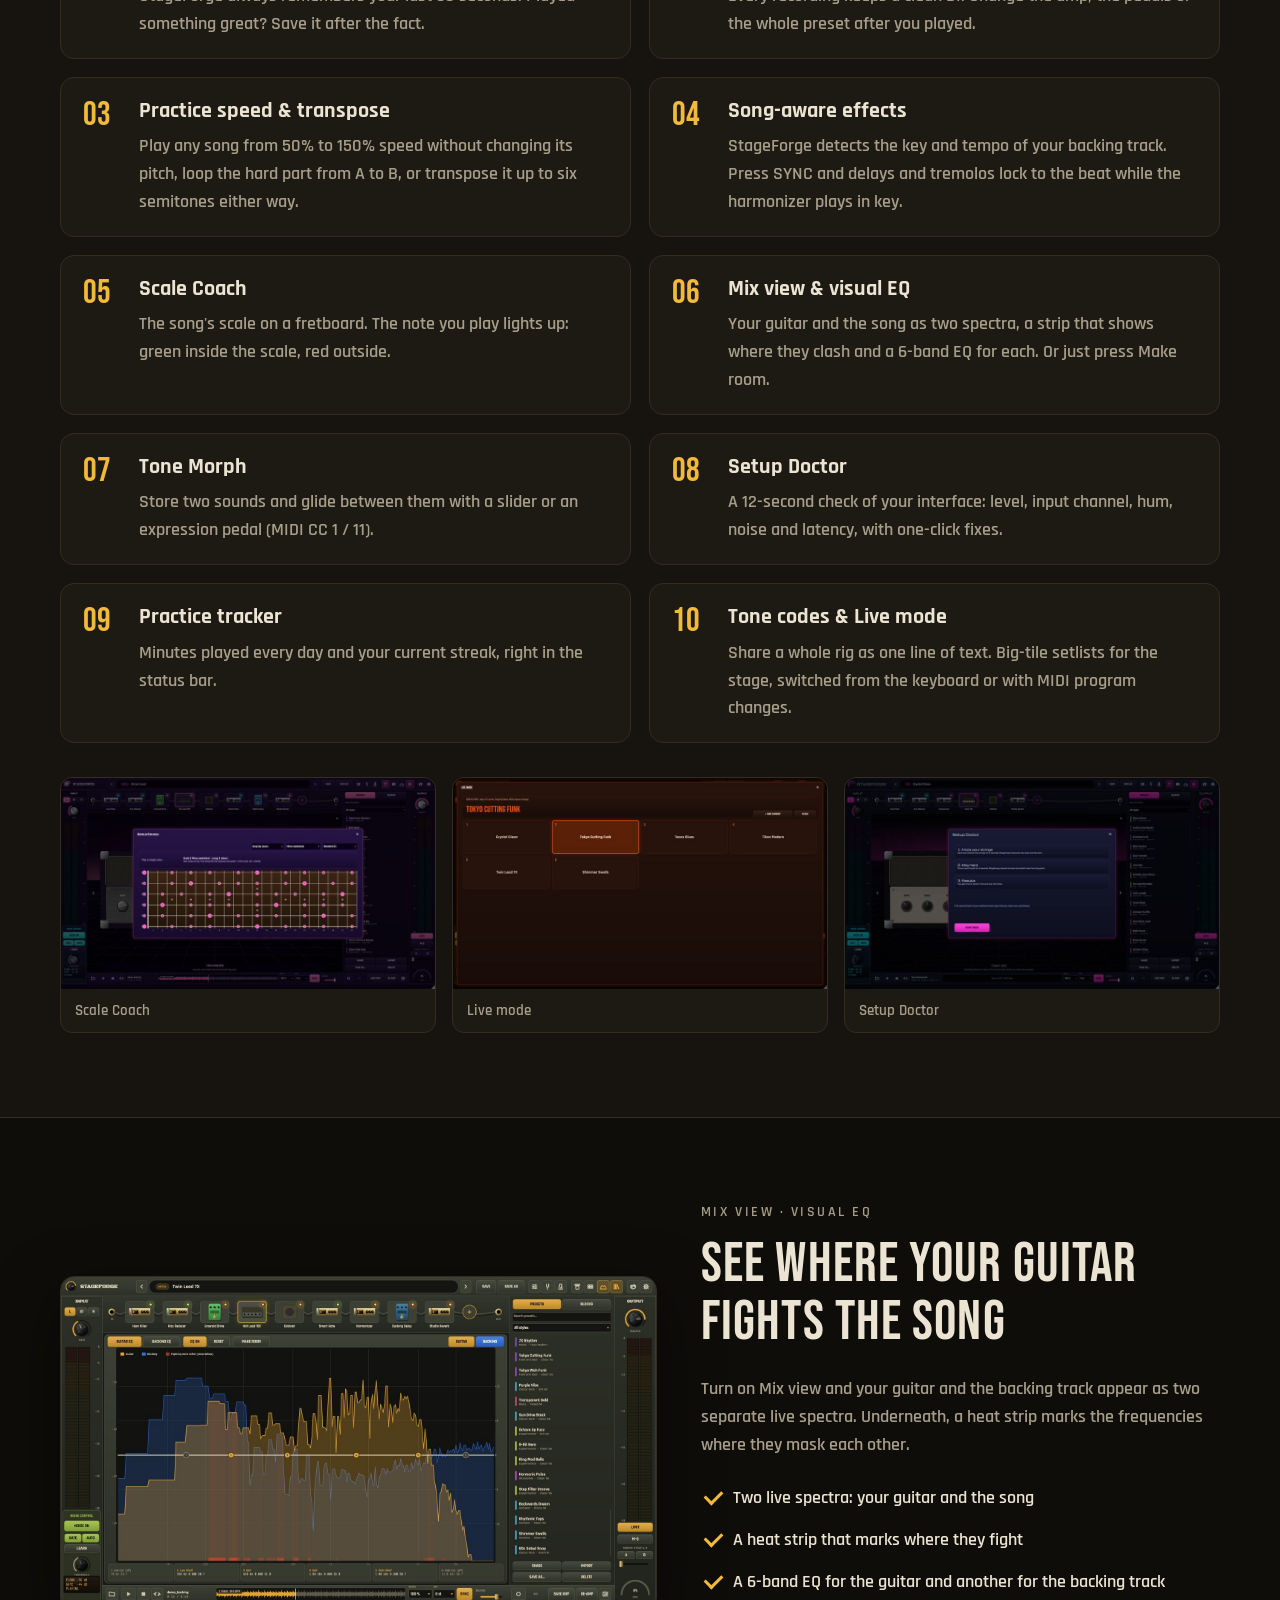
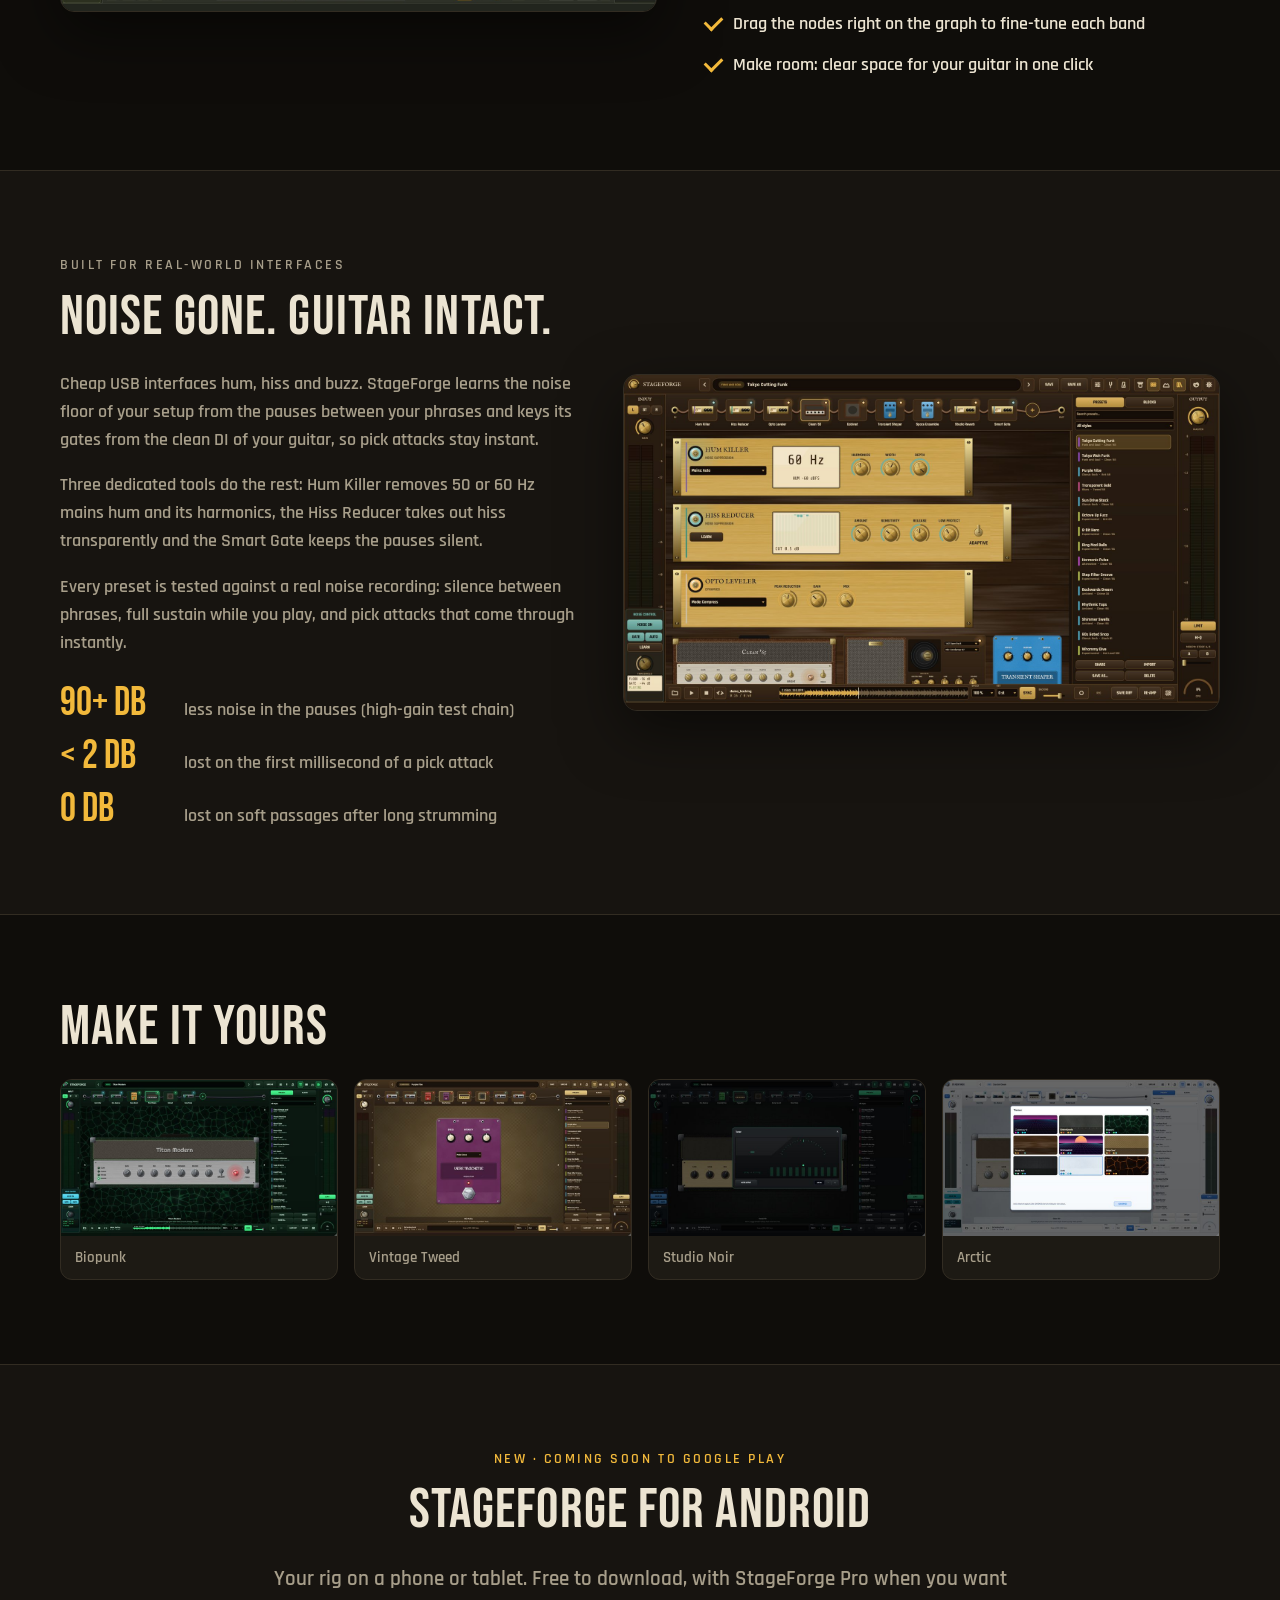
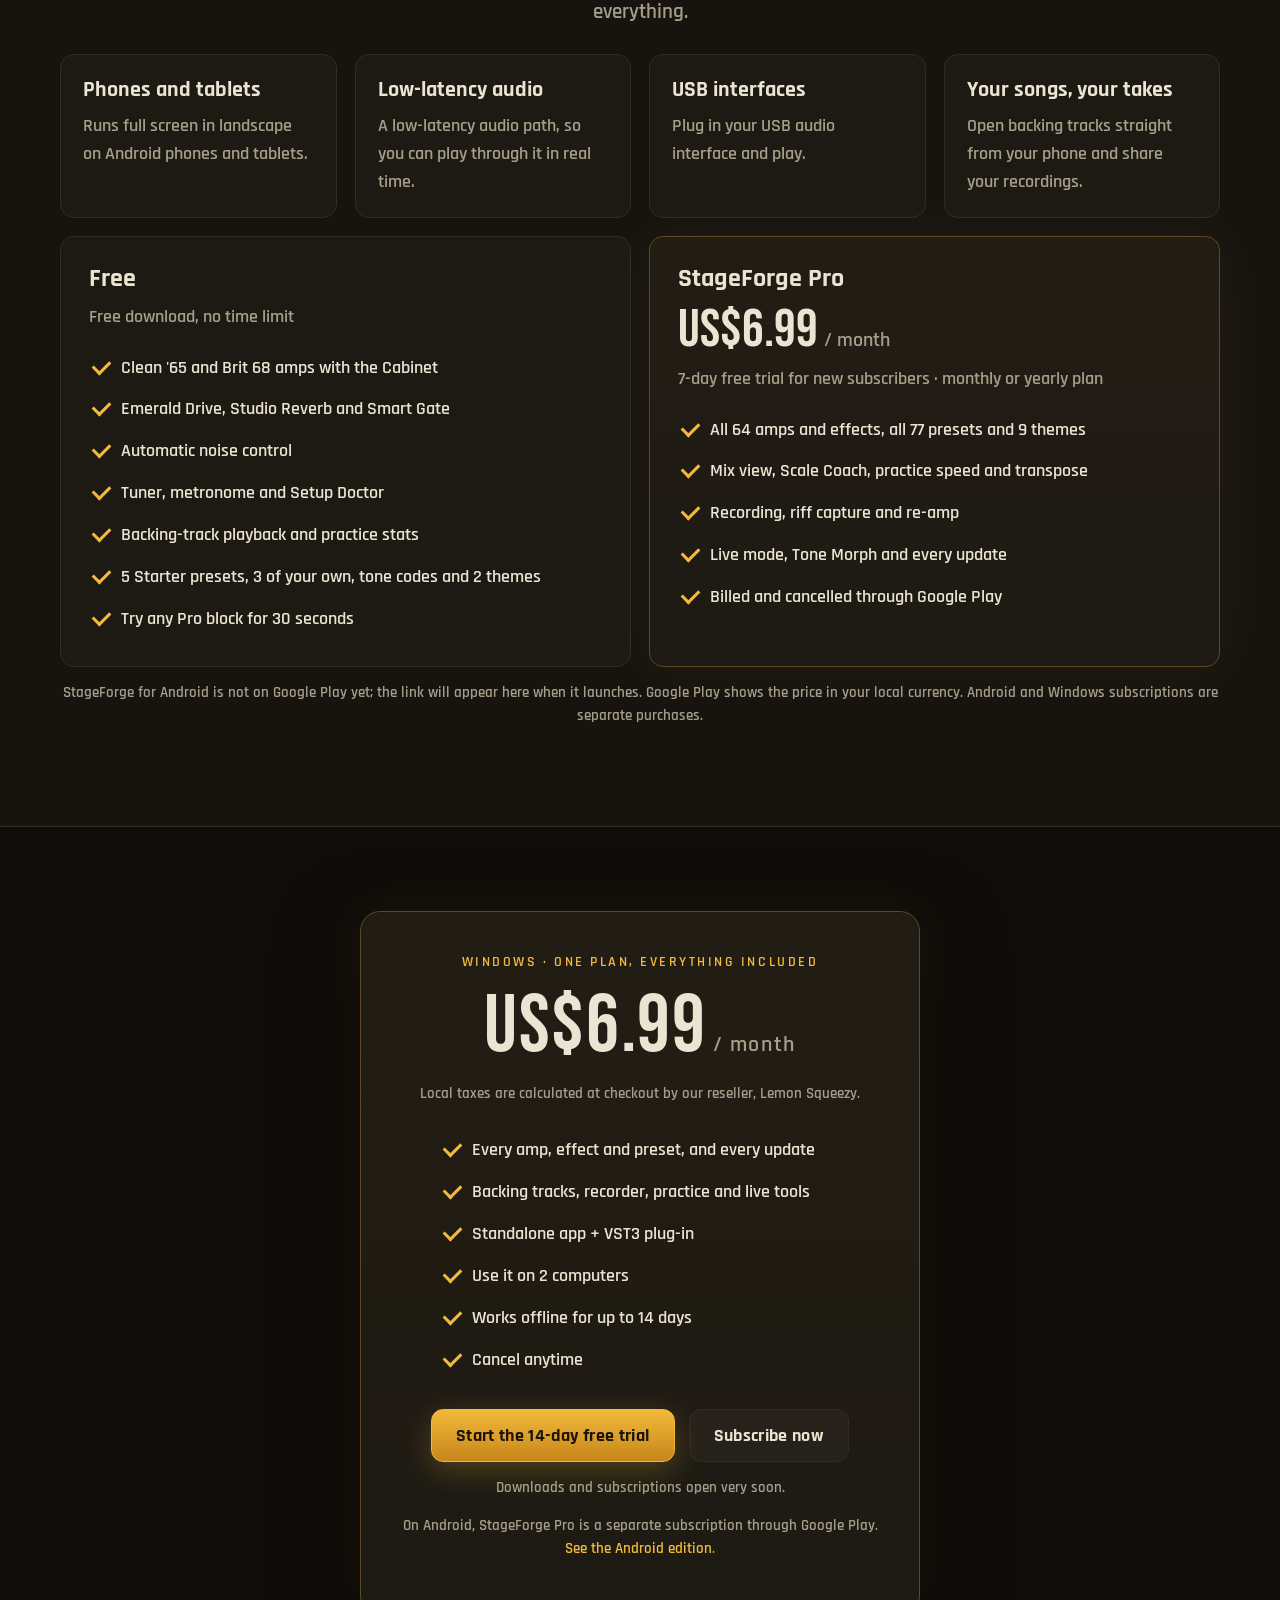
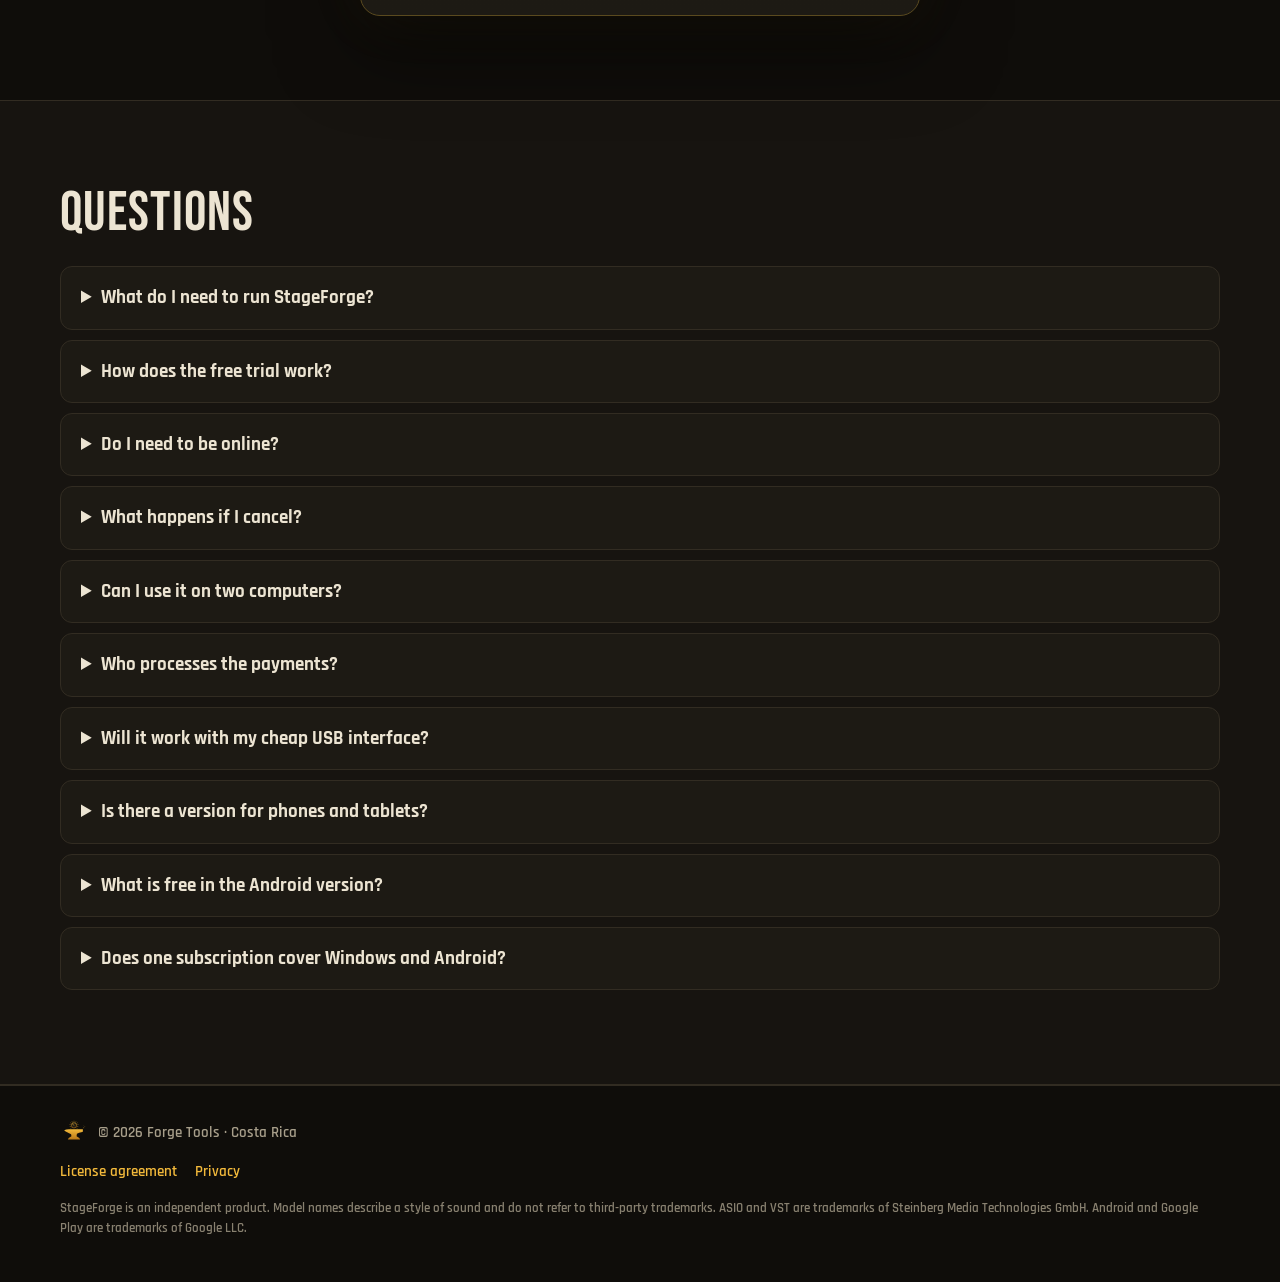
==== commit 0326cebf: "Mix view / visual EQ section, Android (coming soon, free vs Pro), real counts, FAQ - New Mix view se" ====
--- a/index.html
+++ b/index.html
@@ -4,9 +4,9 @@
 <meta charset="utf-8">
 <meta name="viewport" content="width=device-width,initial-scale=1">
 <title>StageForge — Guitar amp &amp; effects studio for Windows</title>
-<meta name="description" content="StageForge: 50+ amps and effects, noise suppression that keeps your guitar intact, and practice tools no other amp sim has. 14-day free trial, US$6.99/month.">
+<meta name="description" content="StageForge: 64 amps and effects, a mix view with a visual EQ, noise suppression that keeps your guitar intact and practice tools no other amp sim has. 14-day free trial, US$6.99/month. Android version coming soon.">
 <meta property="og:title" content="StageForge — Your guitar. Every stage.">
-<meta property="og:description" content="Guitar amp & effects studio for Windows. Backing tracks, practice speed, scale coach, riff capture. 14-day free trial.">
+<meta property="og:description" content="Guitar amp &amp; effects studio for Windows. Backing tracks, practice speed, mix view, scale coach, riff capture. 14-day free trial.">
 <meta property="og:image" content="https://ramirezab.github.io/stageforge/assets/img/og-image.jpg">
 <meta property="og:type" content="website">
 <meta name="twitter:card" content="summary_large_image">
@@ -21,7 +21,9 @@
     <nav class="links">
       <a href="#features" data-i18n="nav.features">Features</a>
       <a href="#practice" data-i18n="nav.practice">Practice</a>
+      <a href="#mix" data-i18n="nav.mix">Mix view</a>
       <a href="#noise" data-i18n="nav.noise">Noise</a>
+      <a href="#android" data-i18n="nav.android">Android</a>
       <a href="#pricing" data-i18n="nav.pricing">Pricing</a>
       <a href="#faq" data-i18n="nav.faq">FAQ</a>
     </nav>
@@ -36,9 +38,10 @@
   <section class="hero">
     <div class="hero-bg" aria-hidden="true"></div>
     <div class="wrap hero-inner">
+      <a class="pill" href="#android" data-i18n="hero.pill"><b>New:</b> StageForge for Android, coming soon to Google Play</a>
       <p class="eyebrow" data-i18n="hero.eyebrow">Guitar amp &amp; effects studio for Windows</p>
       <h1 data-i18n="hero.title">Your guitar. Every stage.</h1>
-      <p class="lead" data-i18n="hero.lead">50+ amps and effects, noise suppression that never eats your notes, and practice tools no other amp sim has: slow songs down, see the scale on the fretboard, never lose a riff.</p>
+      <p class="lead" data-i18n="hero.lead">64 amps and effects, noise suppression that never eats your notes and practice tools no other amp sim has: slow songs down, see the scale on the fretboard, carve room for your guitar in the mix and never lose a riff.</p>
       <div class="cta-row">
         <a class="btn btn-primary js-download" href="#pricing" data-i18n="hero.cta1">Download the free trial</a>
         <a class="btn btn-ghost js-buy" href="#pricing" data-i18n="hero.cta2">Subscribe · US$6.99/month</a>
@@ -64,11 +67,25 @@
       <p class="eyebrow" data-i18n="core.eyebrow">The essentials, done right</p>
       <h2 data-i18n="core.title">Everything a guitarist needs in one rig</h2>
       <div class="grid four">
-        <article class="card"><h3 data-i18n="core.c1.t">Gear that looks and sounds real</h3><p data-i18n="core.c1.p">10 amp models, neural captures (.nam), a cabinet with a draggable microphone, an IR loader and 50+ pedals and studio effects.</p></article>
-        <article class="card"><h3 data-i18n="core.c2.t">72 level-matched presets</h3><p data-i18n="core.c2.p">From Texas blues to djent, harmonized twin leads and Tokyo-style funk. Switch presets and the volume stays put.</p></article>
-        <article class="card"><h3 data-i18n="core.c3.t">Backing tracks &amp; recording</h3><p data-i18n="core.c3.p">Drop any MP3 or WAV, loop the hard part, record your take with the mix, the processed guitar and a clean DI.</p></article>
+        <article class="card"><h3 data-i18n="core.c1.t">Gear that looks and sounds real</h3><p data-i18n="core.c1.p">9 amp models and a neural capture loader (.nam), 9 cabinets with 3 microphones you drag into place, an IR loader and 52 pedals and studio effects.</p></article>
+        <article class="card"><h3 data-i18n="core.c2.t">77 level-matched presets</h3><p data-i18n="core.c2.p">From Texas blues to djent, harmonized twin leads and Tokyo-style funk, plus five Starter presets to begin with. Switch presets and the volume stays put.</p></article>
+        <article class="card"><h3 data-i18n="core.c3.t">Backing tracks &amp; recording</h3><p data-i18n="core.c3.p">Load an MP3, WAV, FLAC or OGG, loop the hard part and record your take as 24-bit WAV: the mix, the processed guitar and a clean DI.</p></article>
         <article class="card"><h3 data-i18n="core.c4.t">9 themes, your colours</h3><p data-i18n="core.c4.p">Cyberpunk, Dieselpunk, Biopunk, Steampunk, Synthwave, Vintage Tweed, Studio Noir, Arctic and Inferno, plus a theme editor.</p></article>
       </div>
+      <h3 class="rig-title" data-i18n="rig.title">64 modules in the box</h3>
+      <ul class="rig">
+        <li><b>10</b><span data-i18n="rig.amps">amps</span></li>
+        <li><b>9</b><span data-i18n="rig.cabs">cabinets, 3 mics and an IR loader</span></li>
+        <li><b>12</b><span data-i18n="rig.drive">drives &amp; fuzzes</span></li>
+        <li><b>13</b><span data-i18n="rig.mod">modulation effects</span></li>
+        <li><b>6</b><span data-i18n="rig.delay">delays</span></li>
+        <li><b>4</b><span data-i18n="rig.reverb">reverbs</span></li>
+        <li><b>5</b><span data-i18n="rig.dyn">dynamics tools</span></li>
+        <li><b>5</b><span data-i18n="rig.pitch">pitch effects</span></li>
+        <li><b>2</b><span data-i18n="rig.eq">EQs</span></li>
+        <li><b>3</b><span data-i18n="rig.noise">noise tools</span></li>
+      </ul>
+      <p class="also" data-i18n="rig.also">Also inside: an intelligent harmonizer that follows the song's key, a 60-second Loop Machine, a Stereo Tool, a tuner, a metronome, MIDI program change, HI-Q 8x oversampling and an output limiter.</p>
     </div>
   </section>
 
@@ -79,29 +96,48 @@
       <div class="grid two feature-list">
         <article class="feat"><span class="num">01</span><div><h3 data-i18n="f1.t">Never lose a riff</h3><p data-i18n="f1.p">StageForge always remembers your last 60 seconds. Played something great? Save it after the fact.</p></div></article>
         <article class="feat"><span class="num">02</span><div><h3 data-i18n="f2.t">Re-amp your takes</h3><p data-i18n="f2.p">Every recording keeps a clean DI. Change the amp, the pedals or the whole preset after you played.</p></div></article>
-        <article class="feat"><span class="num">03</span><div><h3 data-i18n="f3.t">Practice speed &amp; transpose</h3><p data-i18n="f3.p">Slow any song down to 50% without changing its pitch, or move it up to six semitones to match your tuning.</p></div></article>
-        <article class="feat"><span class="num">04</span><div><h3 data-i18n="f4.t">Song-aware effects</h3><p data-i18n="f4.p">StageForge detects the key and tempo of your backing track: delays lock to the beat and the harmonizer plays in key.</p></div></article>
+        <article class="feat"><span class="num">03</span><div><h3 data-i18n="f3.t">Practice speed &amp; transpose</h3><p data-i18n="f3.p">Play any song from 50% to 150% speed without changing its pitch, loop the hard part from A to B, or transpose it up to six semitones either way.</p></div></article>
+        <article class="feat"><span class="num">04</span><div><h3 data-i18n="f4.t">Song-aware effects</h3><p data-i18n="f4.p">StageForge detects the key and tempo of your backing track. Press SYNC and delays and tremolos lock to the beat while the harmonizer plays in key.</p></div></article>
         <article class="feat"><span class="num">05</span><div><h3 data-i18n="f5.t">Scale Coach</h3><p data-i18n="f5.p">The song's scale on a fretboard. The note you play lights up: green inside the scale, red outside.</p></div></article>
-        <article class="feat"><span class="num">06</span><div><h3 data-i18n="f6.t">Mix view</h3><p data-i18n="f6.p">Your guitar and the song on one live spectrum. See where they fight and carve room with one click.</p></div></article>
+        <article class="feat"><span class="num">06</span><div><h3 data-i18n="f6.t">Mix view &amp; visual EQ</h3><p data-i18n="f6.p">Your guitar and the song as two spectra, a strip that shows where they clash and a 6-band EQ for each. Or just press Make room.</p></div></article>
         <article class="feat"><span class="num">07</span><div><h3 data-i18n="f7.t">Tone Morph</h3><p data-i18n="f7.p">Store two sounds and glide between them with a slider or an expression pedal (MIDI CC 1 / 11).</p></div></article>
         <article class="feat"><span class="num">08</span><div><h3 data-i18n="f8.t">Setup Doctor</h3><p data-i18n="f8.p">A 12-second check of your interface: level, input channel, hum, noise and latency, with one-click fixes.</p></div></article>
         <article class="feat"><span class="num">09</span><div><h3 data-i18n="f9.t">Practice tracker</h3><p data-i18n="f9.p">Minutes played every day and your current streak, right in the status bar.</p></div></article>
-        <article class="feat"><span class="num">10</span><div><h3 data-i18n="f10.t">Tone codes &amp; Live mode</h3><p data-i18n="f10.p">Share a whole rig as one line of text. Big-tile setlists for the stage, keyboard or MIDI controlled.</p></div></article>
+        <article class="feat"><span class="num">10</span><div><h3 data-i18n="f10.t">Tone codes &amp; Live mode</h3><p data-i18n="f10.p">Share a whole rig as one line of text. Big-tile setlists for the stage, switched from the keyboard or with MIDI program changes.</p></div></article>
       </div>
       <div class="gallery">
-        <figure><img loading="lazy" src="assets/img/mix-sm.jpg" alt="Mix view: guitar and backing spectra with EQ" width="800" height="450"><figcaption data-i18n="gal.mix">Mix view</figcaption></figure>
         <figure><img loading="lazy" src="assets/img/coach-sm.jpg" alt="Scale Coach fretboard" width="800" height="450"><figcaption data-i18n="gal.coach">Scale Coach</figcaption></figure>
         <figure><img loading="lazy" src="assets/img/live-sm.jpg" alt="Live mode setlist" width="800" height="450"><figcaption data-i18n="gal.live">Live mode</figcaption></figure>
-      </div>
-    </div>
-  </section>
-
-  <section id="noise" class="section">
+        <figure><img loading="lazy" src="assets/img/doctor-sm.jpg" alt="Setup Doctor interface check" width="800" height="450"><figcaption data-i18n="gal.doctor">Setup Doctor</figcaption></figure>
+      </div>
+    </div>
+  </section>
+
+  <section id="mix" class="section">
+    <div class="wrap split rev">
+      <figure class="shot"><img loading="lazy" src="assets/img/mix.jpg" alt="Mix view: guitar and backing-track spectra, the masking strip and a 6-band EQ" width="1600" height="900"></figure>
+      <div>
+        <p class="eyebrow" data-i18n="mix.eyebrow">Mix view · visual EQ</p>
+        <h2 data-i18n="mix.title">See where your guitar fights the song</h2>
+        <p data-i18n="mix.p">Turn on Mix view and your guitar and the backing track appear as two separate live spectra. Underneath, a heat strip marks the frequencies where they mask each other.</p>
+        <ul class="checks">
+          <li data-i18n="mix.l1">Two live spectra: your guitar and the song</li>
+          <li data-i18n="mix.l2">A heat strip that marks where they fight</li>
+          <li data-i18n="mix.l3">A 6-band EQ for the guitar and another for the backing track</li>
+          <li data-i18n="mix.l4">Drag the nodes right on the graph to fine-tune each band</li>
+          <li data-i18n="mix.l5">Make room: clear space for your guitar in one click</li>
+        </ul>
+      </div>
+    </div>
+  </section>
+
+  <section id="noise" class="section alt">
     <div class="wrap split">
       <div>
         <p class="eyebrow" data-i18n="noise.eyebrow">Built for real-world interfaces</p>
         <h2 data-i18n="noise.title">Noise gone. Guitar intact.</h2>
-        <p data-i18n="noise.p1">Cheap USB interfaces hum, hiss and buzz. StageForge learns the noise of your setup from the pauses between your phrases, keys its gates from the clean signal of the guitar and removes mains hum at 50 or 60 Hz automatically.</p>
+        <p data-i18n="noise.p1">Cheap USB interfaces hum, hiss and buzz. StageForge learns the noise floor of your setup from the pauses between your phrases and keys its gates from the clean DI of your guitar, so pick attacks stay instant.</p>
+        <p data-i18n="noise.tools">Three dedicated tools do the rest: Hum Killer removes 50 or 60 Hz mains hum and its harmonics, the Hiss Reducer takes out hiss transparently and the Smart Gate keeps the pauses silent.</p>
         <p data-i18n="noise.p2">Every preset is tested against a real noise recording: silence between phrases, full sustain while you play, and pick attacks that come through instantly.</p>
         <ul class="stats">
           <li><b data-i18n="noise.s1.v">90+ dB</b><span data-i18n="noise.s1.l">less noise in the pauses (high-gain test chain)</span></li>
@@ -113,7 +149,7 @@
     </div>
   </section>
 
-  <section class="section alt themes">
+  <section class="section themes">
     <div class="wrap">
       <h2 data-i18n="themes.title">Make it yours</h2>
       <div class="gallery four">
@@ -125,10 +161,54 @@
     </div>
   </section>
 
+  <section id="android" class="section alt">
+    <div class="wrap">
+      <div class="center">
+        <p class="eyebrow" data-i18n="android.eyebrow">New · Coming soon to Google Play</p>
+        <h2 data-i18n="android.title">StageForge for Android</h2>
+        <p class="lead" data-i18n="android.lead">Your rig on a phone or tablet. Free to download, with StageForge Pro when you want everything.</p>
+      </div>
+      <div class="grid four">
+        <article class="card"><h3 data-i18n="android.c1.t">Phones and tablets</h3><p data-i18n="android.c1.p">Runs full screen in landscape on Android phones and tablets.</p></article>
+        <article class="card"><h3 data-i18n="android.c2.t">Low-latency audio</h3><p data-i18n="android.c2.p">A low-latency audio path, so you can play through it in real time.</p></article>
+        <article class="card"><h3 data-i18n="android.c3.t">USB interfaces</h3><p data-i18n="android.c3.p">Plug in your USB audio interface and play.</p></article>
+        <article class="card"><h3 data-i18n="android.c4.t">Your songs, your takes</h3><p data-i18n="android.c4.p">Open backing tracks straight from your phone and share your recordings.</p></article>
+      </div>
+      <div class="grid two plans">
+        <article class="card plan">
+          <h3 data-i18n="android.free.t">Free</h3>
+          <p class="plan-sub" data-i18n="android.free.s">Free download, no time limit</p>
+          <ul class="checks">
+            <li data-i18n="android.free.l1">Clean '65 and Brit 68 amps with the Cabinet</li>
+            <li data-i18n="android.free.l2">Emerald Drive, Studio Reverb and Smart Gate</li>
+            <li data-i18n="android.free.l3">Automatic noise control</li>
+            <li data-i18n="android.free.l4">Tuner, metronome and Setup Doctor</li>
+            <li data-i18n="android.free.l5">Backing-track playback and practice stats</li>
+            <li data-i18n="android.free.l6">5 Starter presets, 3 of your own, tone codes and 2 themes</li>
+            <li data-i18n="android.free.l7">Try any Pro block for 30 seconds</li>
+          </ul>
+        </article>
+        <article class="card plan pro">
+          <h3>StageForge Pro</h3>
+          <p class="plan-price"><span>US$6.99</span><small data-i18n="price.per">/ month</small></p>
+          <p class="plan-sub" data-i18n="android.pro.s">7-day free trial for new subscribers · monthly or yearly plan</p>
+          <ul class="checks">
+            <li data-i18n="android.pro.l1">All 64 amps and effects, all 77 presets and 9 themes</li>
+            <li data-i18n="android.pro.l2">Mix view, Scale Coach, practice speed and transpose</li>
+            <li data-i18n="android.pro.l3">Recording, riff capture and re-amp</li>
+            <li data-i18n="android.pro.l4">Live mode, Tone Morph and every update</li>
+            <li data-i18n="android.pro.l5">Billed and cancelled through Google Play</li>
+          </ul>
+        </article>
+      </div>
+      <p class="note center" data-i18n="android.note">StageForge for Android is not on Google Play yet; the link will appear here when it launches. Google Play shows the price in your local currency. Android and Windows subscriptions are separate purchases.</p>
+    </div>
+  </section>
+
   <section id="pricing" class="section">
     <div class="wrap pricing">
       <div class="price-card">
-        <p class="eyebrow" data-i18n="price.eyebrow">One plan. Everything included.</p>
+        <p class="eyebrow" data-i18n="price.eyebrow">Windows · One plan, everything included</p>
         <h2 class="price"><span>US$6.99</span><small data-i18n="price.per">/ month</small></h2>
         <p class="note" data-i18n="price.tax">Local taxes are calculated at checkout by our reseller, Lemon Squeezy.</p>
         <ul class="checks">
@@ -144,6 +224,7 @@
           <a class="btn btn-ghost js-buy" href="#" data-i18n="price.cta2">Subscribe now</a>
         </div>
         <p class="note js-soon hidden" data-i18n="price.soon">Downloads and subscriptions open very soon.</p>
+        <p class="note" data-i18n="price.android">On Android, StageForge Pro is a separate subscription through Google Play. <a href="#android">See the Android edition</a>.</p>
       </div>
     </div>
   </section>
@@ -151,13 +232,16 @@
   <section id="faq" class="section alt">
     <div class="wrap faq">
       <h2 data-i18n="faq.title">Questions</h2>
-      <details><summary data-i18n="faq.q1">What do I need to run StageForge?</summary><p data-i18n="faq.a1">A 64-bit Windows 10 or 11 PC and any guitar audio interface (ASIO or Windows Audio). The VST3 plug-in works in any DAW that supports VST3. A macOS version is not available yet.</p></details>
-      <details><summary data-i18n="faq.q2">How does the free trial work?</summary><p data-i18n="faq.a2">Download StageForge, open it and press Start free trial. Everything is unlocked for 14 days and no payment details are needed.</p></details>
+      <details><summary data-i18n="faq.q1">What do I need to run StageForge?</summary><p data-i18n="faq.a1">A 64-bit Windows 10 or 11 PC and any guitar audio interface (ASIO or Windows Audio). The VST3 plug-in works in any DAW that supports VST3. An Android version is coming soon to Google Play; a macOS version is not available yet.</p></details>
+      <details><summary data-i18n="faq.q2">How does the free trial work?</summary><p data-i18n="faq.a2">Download StageForge for Windows, open it and press Start free trial. Everything is unlocked for 14 days and no payment details are needed. On Android, Google Play gives new subscribers 7 days of StageForge Pro for free.</p></details>
       <details><summary data-i18n="faq.q3">Do I need to be online?</summary><p data-i18n="faq.a3">Only to activate and to renew the license from time to time. StageForge keeps working offline for up to 14 days between checks.</p></details>
       <details><summary data-i18n="faq.q4">What happens if I cancel?</summary><p data-i18n="faq.a4">StageForge keeps working until the end of the period you already paid. After that it runs in demo mode. Your presets and recordings are always yours.</p></details>
       <details><summary data-i18n="faq.q5">Can I use it on two computers?</summary><p data-i18n="faq.a5">Yes, on two at the same time. To move it to another computer, open the License screen and press Deactivate this computer.</p></details>
       <details><summary data-i18n="faq.q6">Who processes the payments?</summary><p data-i18n="faq.a6">Lemon Squeezy is our online reseller (merchant of record). They handle the payment, the taxes of your country and your receipts, and let you manage or cancel the subscription.</p></details>
       <details><summary data-i18n="faq.q7">Will it work with my cheap USB interface?</summary><p data-i18n="faq.a7">That is exactly what StageForge was tuned on. The built-in Setup Doctor checks your level, input channel, hum and latency and fixes what it can.</p></details>
+      <details><summary data-i18n="faq.q8">Is there a version for phones and tablets?</summary><p data-i18n="faq.a8">Yes. StageForge for Android is coming soon to Google Play. It runs in landscape on phones and tablets, with low-latency audio and support for USB audio interfaces. It is free to download, and StageForge Pro (US$6.99/month, 7-day free trial for new subscribers) unlocks everything.</p></details>
+      <details><summary data-i18n="faq.q9">What is free in the Android version?</summary><p data-i18n="faq.a9">The Clean '65 and Brit 68 amps, the Cabinet, Emerald Drive, Studio Reverb and Smart Gate, automatic noise control, the tuner, metronome, Setup Doctor, practice stats, backing-track playback, the five Starter presets and tone codes. You can also hear any Pro block for 30 seconds before deciding.</p></details>
+      <details><summary data-i18n="faq.q10">Does one subscription cover Windows and Android?</summary><p data-i18n="faq.a10">No, they are separate purchases. The Windows subscription is sold through Lemon Squeezy and StageForge Pro for Android through Google Play, and each one is managed and cancelled in its own store.</p></details>
     </div>
   </section>
 </main>
@@ -166,7 +250,7 @@
   <div class="wrap footer-inner">
     <div><img src="assets/img/logo.svg" alt="" width="28" height="28"> <span>© 2026 Forge Tools · Costa Rica</span></div>
     <nav><a href="eula.html" data-i18n="foot.eula">License agreement</a><a href="privacy.html" data-i18n="foot.privacy">Privacy</a><a class="js-mail" href="#" data-i18n="foot.contact">Contact</a></nav>
-    <p class="tiny" data-i18n="foot.tm">StageForge is an independent product. Model names describe a style of sound and do not refer to third-party trademarks. ASIO and VST are trademarks of Steinberg Media Technologies GmbH.</p>
+    <p class="tiny" data-i18n="foot.tm">StageForge is an independent product. Model names describe a style of sound and do not refer to third-party trademarks. ASIO and VST are trademarks of Steinberg Media Technologies GmbH. Android and Google Play are trademarks of Google LLC.</p>
   </div>
 </footer>
 <script src="assets/js/config.js"></script>
--- a/assets/css/site.css
+++ b/assets/css/site.css
@@ -21,8 +21,9 @@
 .nav-inner { display: flex; align-items: center; gap: 22px; height: 64px; }
 .brand { display: flex; align-items: center; gap: 10px; color: var(--text); font: 15px "Michroma", sans-serif; letter-spacing: .12em; }
 .brand b { color: var(--amber); font-weight: 400; }
+.brand img { flex-shrink: 0; }
 .links { display: flex; gap: 20px; margin-left: auto; }
-.links a { color: var(--muted); font-weight: 600; }
+.links a { color: var(--muted); font-weight: 600; white-space: nowrap; }
 .links a:hover { color: var(--text); }
 .lang { display: flex; border: 1px solid var(--line); border-radius: 999px; overflow: hidden; }
 .lang button { background: none; border: 0; color: var(--muted); font: 700 13px "Rajdhani", sans-serif; padding: 6px 10px; cursor: pointer; letter-spacing: .06em; }
@@ -35,7 +36,7 @@
 .btn-primary:hover { box-shadow: 0 10px 40px rgba(242, 185, 59, 0.38); }
 .btn-ghost { background: rgba(255, 255, 255, 0.03); }
 .btn-ghost:hover { border-color: var(--amber); }
-.btn-small { padding: 8px 14px; font-size: 15px; background: var(--amber); color: #1b1408; border-color: var(--amber); }
+.btn-small { white-space: nowrap; padding: 8px 14px; font-size: 15px; background: var(--amber); color: #1b1408; border-color: var(--amber); }
 
 /* hero */
 .hero { position: relative; overflow: hidden; padding: 72px 0 40px; }
@@ -48,6 +49,9 @@
 .lead { max-width: 760px; margin: 0 auto 26px; color: var(--muted); font-size: 21px; }
 .cta-row { display: flex; gap: 14px; justify-content: center; flex-wrap: wrap; }
 .note { color: var(--muted); font-size: 15px; margin-top: 14px; }
+.pill { display: inline-block; margin: 0 0 20px; padding: 6px 16px; border: 1px solid #5a4a1f; border-radius: 999px; background: rgba(242, 185, 59, 0.08); color: var(--text); font-size: 15px; transition: border-color .15s; }
+.pill b { color: var(--amber); }
+.pill:hover { border-color: var(--amber); }
 .hero-shot { margin: 44px auto 0; border-radius: 16px; overflow: hidden; border: 1px solid var(--line); box-shadow: 0 30px 90px rgba(0, 0, 0, 0.6), 0 0 0 1px rgba(242, 185, 59, 0.08); }
 
 /* video */
@@ -76,6 +80,26 @@
 .stats li { display: flex; align-items: baseline; gap: 14px; }
 .stats b { font: 400 40px/1 "Bebas", sans-serif; color: var(--amber); min-width: 110px; }
 .stats span { color: var(--muted); }
+.split.rev { grid-template-columns: 1.15fr 1fr; }
+.split .checks { margin: 18px 0 0; max-width: none; }
+.center { text-align: center; }
+
+/* module counts */
+.rig-title { margin: 44px 0 14px; }
+.rig { list-style: none; padding: 0; margin: 0; display: grid; grid-template-columns: repeat(5, 1fr); gap: 12px; }
+.rig li { display: flex; align-items: center; gap: 12px; background: var(--card); border: 1px solid var(--line); border-radius: 12px; padding: 12px 16px; }
+.rig b { font: 400 34px/1 "Bebas", sans-serif; color: var(--amber); min-width: 30px; }
+.rig span { color: var(--muted); font-size: 16px; line-height: 1.25; }
+.also { color: var(--muted); margin: 16px 0 0; }
+
+/* android plans */
+.plans { margin-top: 18px; }
+.plan { padding: 26px 28px; }
+.plan h3 { font-size: 26px; }
+.plan .checks { margin: 16px 0 0; max-width: none; }
+.plan.pro { border-color: #5a4a1f; background: linear-gradient(180deg, #221d14, var(--card)); box-shadow: 0 0 60px rgba(242, 185, 59, 0.06); }
+.plan .plan-price { font: 400 54px/1 "Bebas", sans-serif; color: var(--text); margin: 2px 0 8px; }
+.plan-price small { font: 600 20px "Rajdhani", sans-serif; color: var(--muted); margin-left: 6px; }
 
 /* pricing */
 .pricing { display: flex; justify-content: center; }
@@ -103,11 +127,20 @@
 .legal h1 { font-size: 56px; }
 .legal p, .legal li { color: var(--muted); }
 
-@media (max-width: 960px) {
+@media (max-width: 1120px) {
+  .nav-inner { gap: 14px; }
+  .links { gap: 12px; }
+  .links a { font-size: 17px; }
+}
+@media (max-width: 1000px) {
   .links { display: none; }
   .lang { margin-left: auto; }
+}
+@media (max-width: 960px) {
   .grid.four, .gallery.four { grid-template-columns: repeat(2, 1fr); }
-  .split { grid-template-columns: 1fr; }
+  .split, .split.rev { grid-template-columns: 1fr; }
+  .split.rev .shot { order: 2; }
+  .rig { grid-template-columns: repeat(2, 1fr); }
 }
 @media (max-width: 640px) {
   .nav-inner { gap: 10px; }
@@ -117,4 +150,8 @@
   .btn { width: 100%; }
   .btn-small { width: auto; }
   .stats b { min-width: 86px; font-size: 34px; }
+  .rig li { padding: 10px 12px; gap: 10px; }
+  .rig b { font-size: 28px; min-width: 26px; }
+  .rig span { font-size: 15px; }
+  .plan { padding: 22px; }
 }
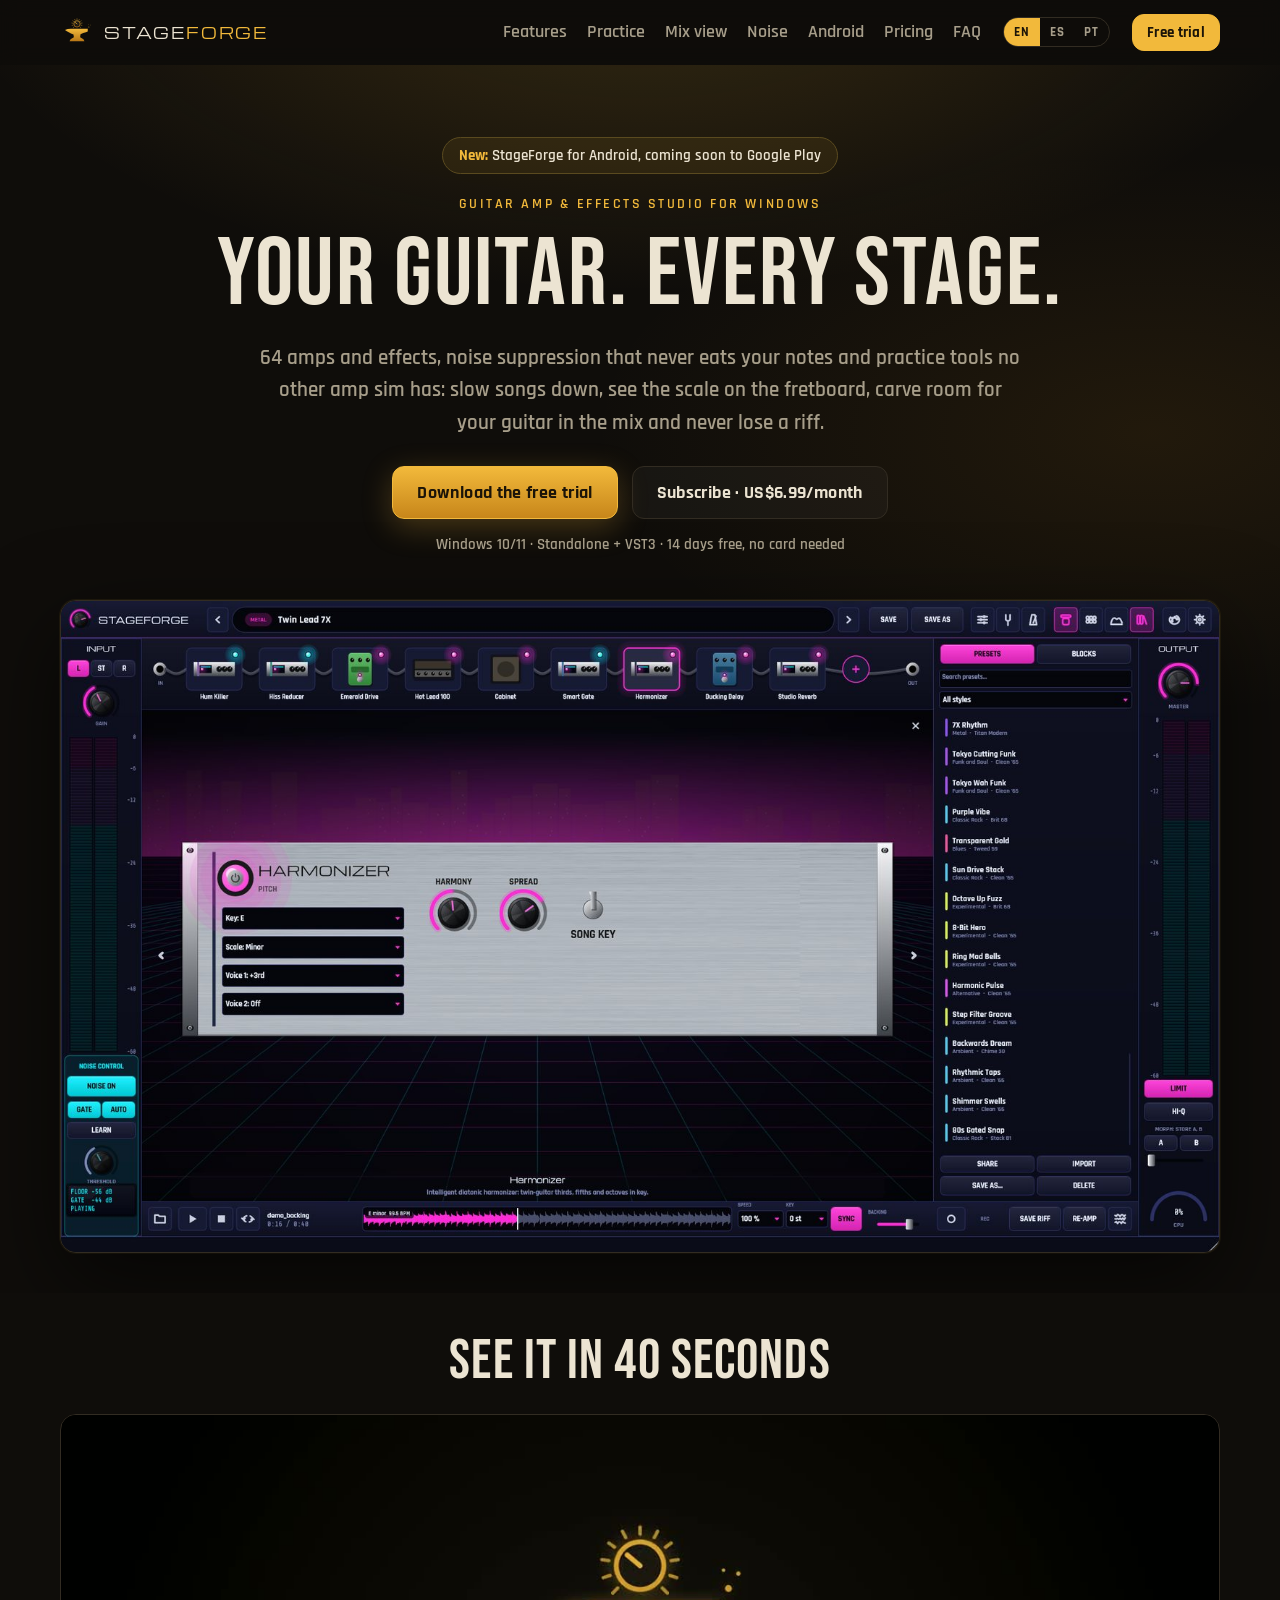
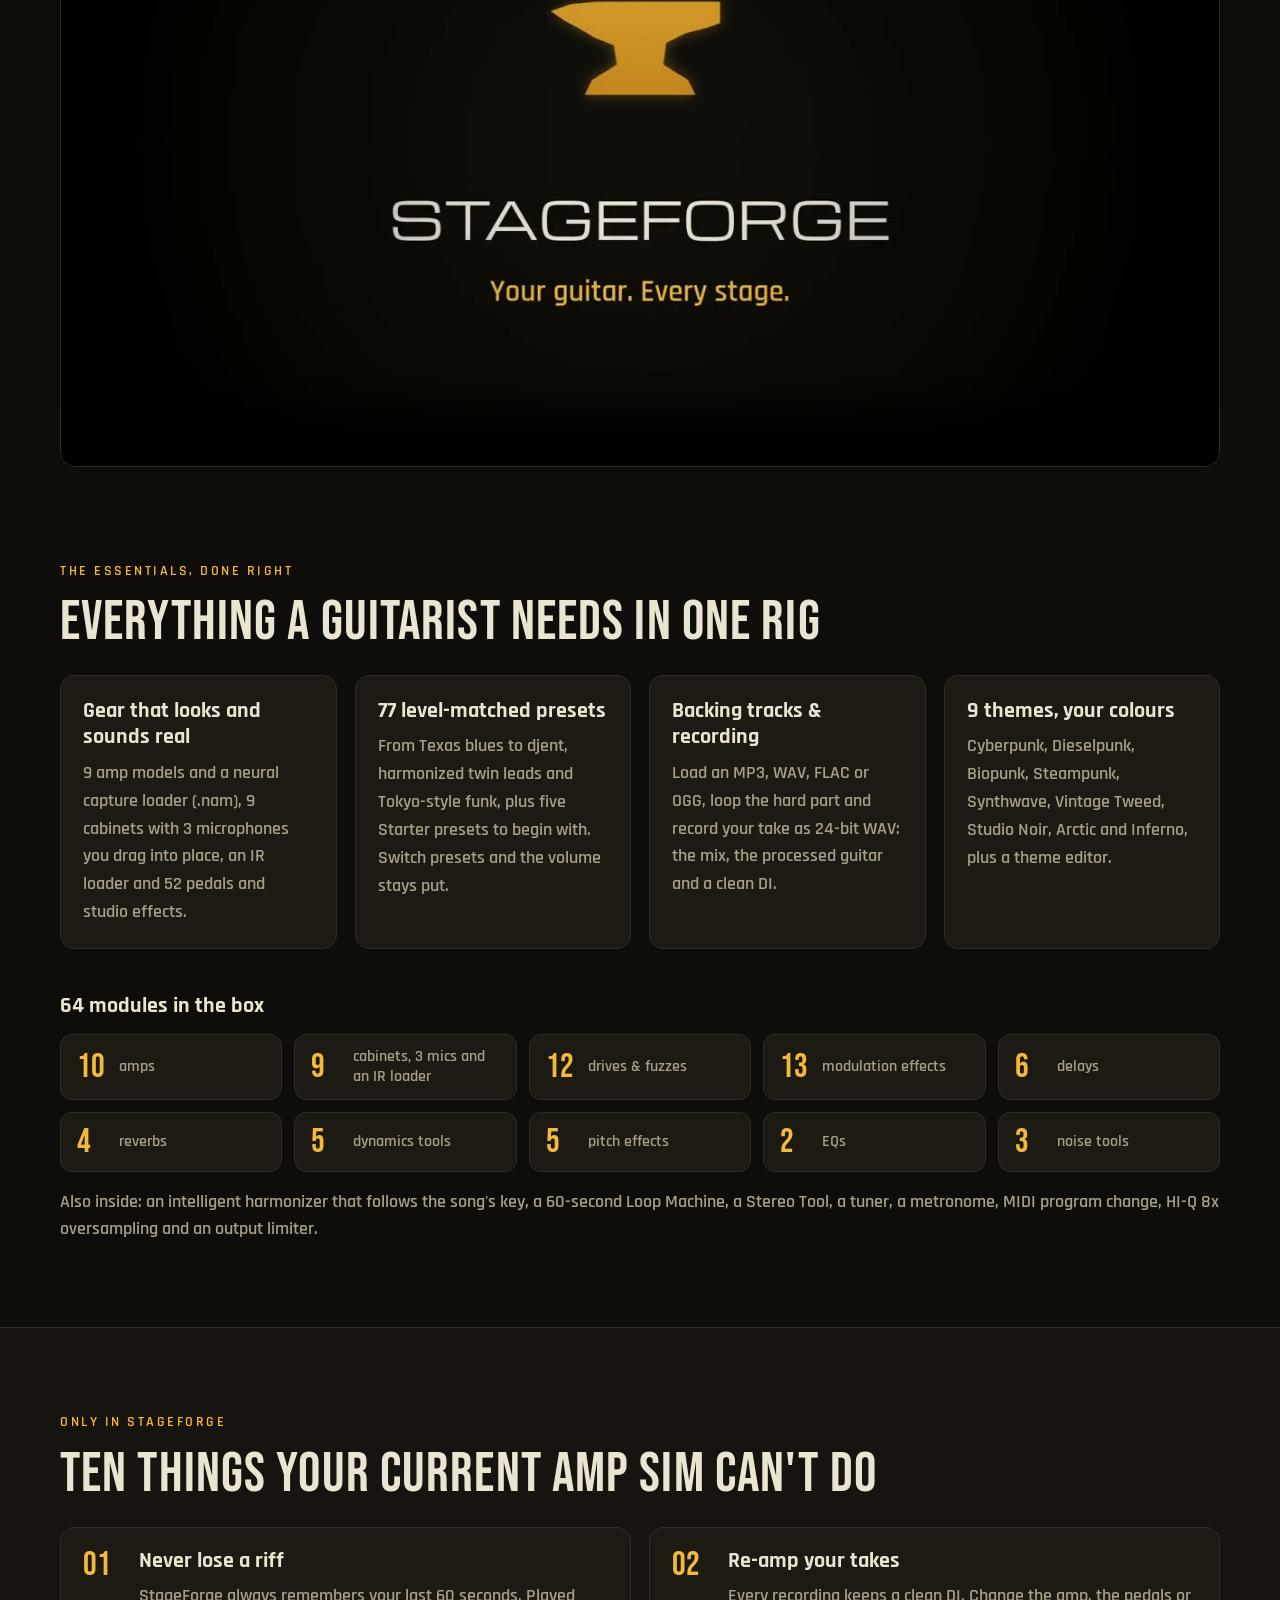
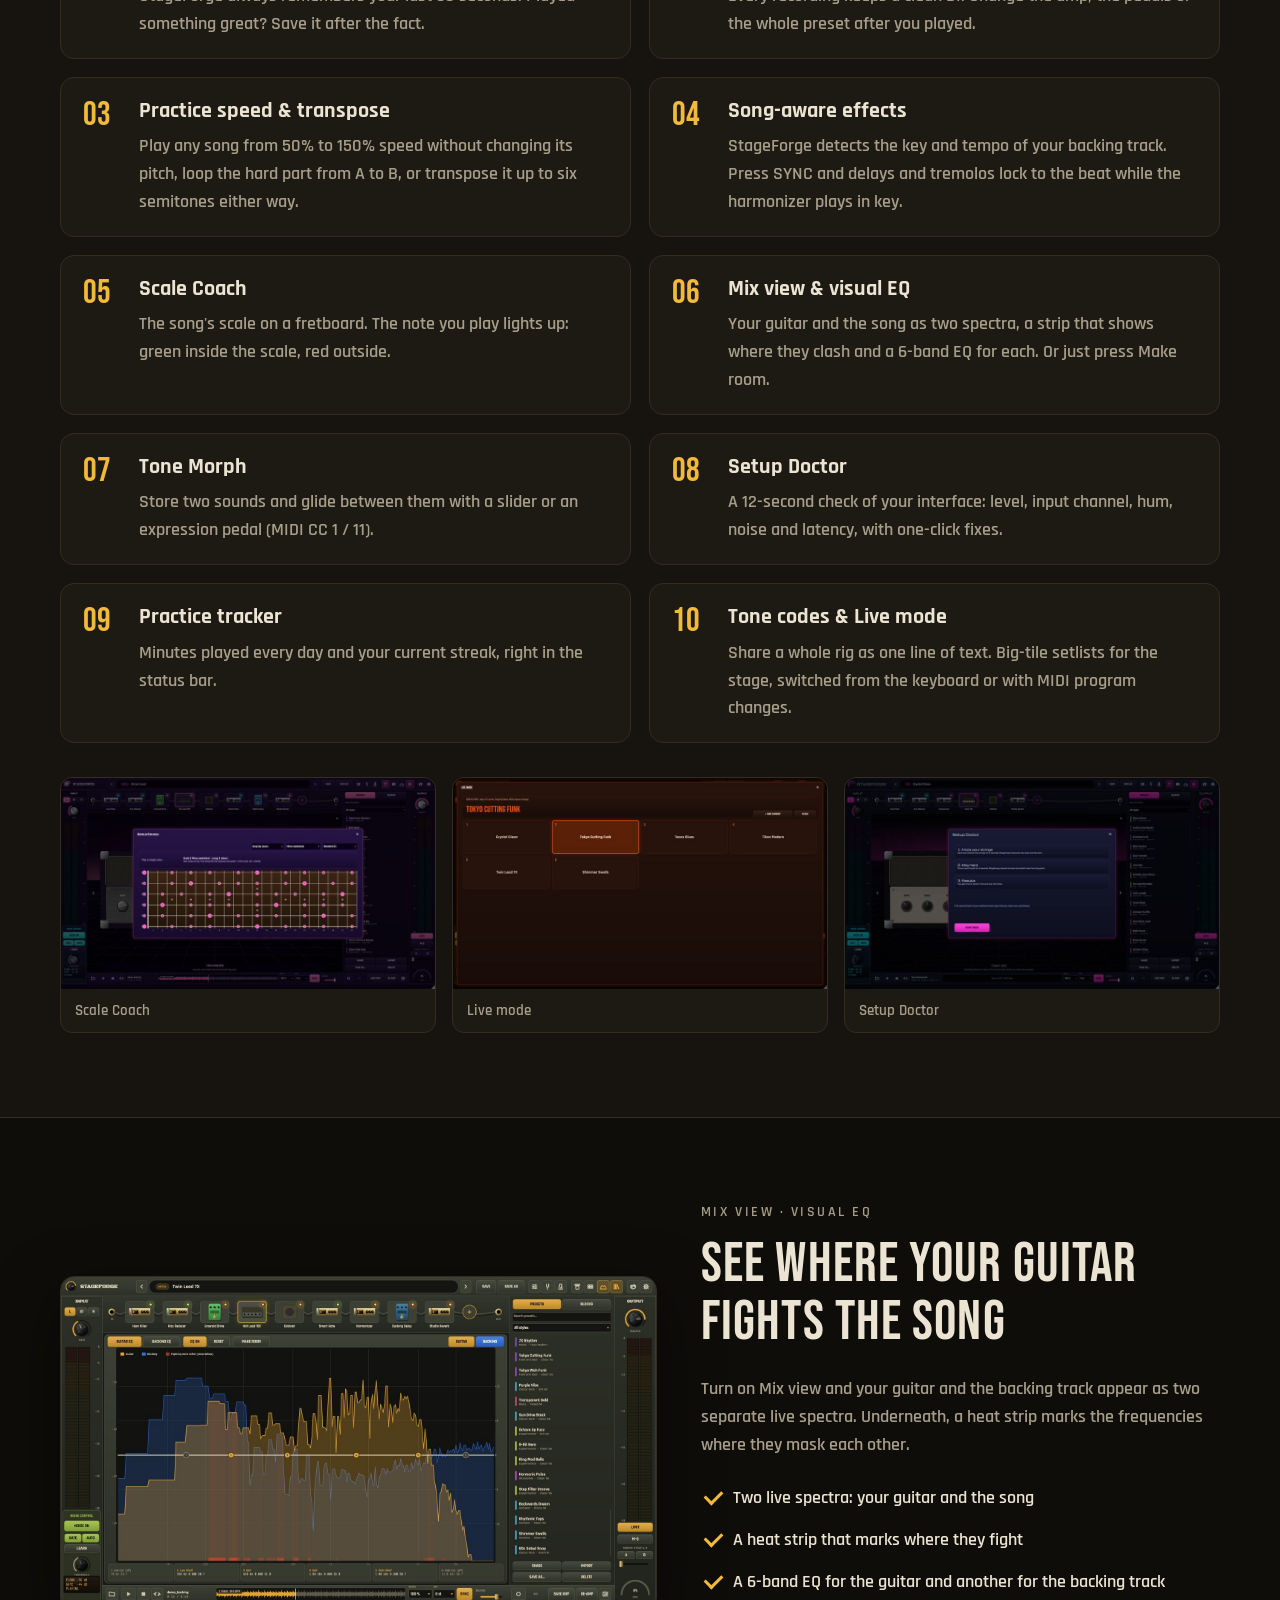
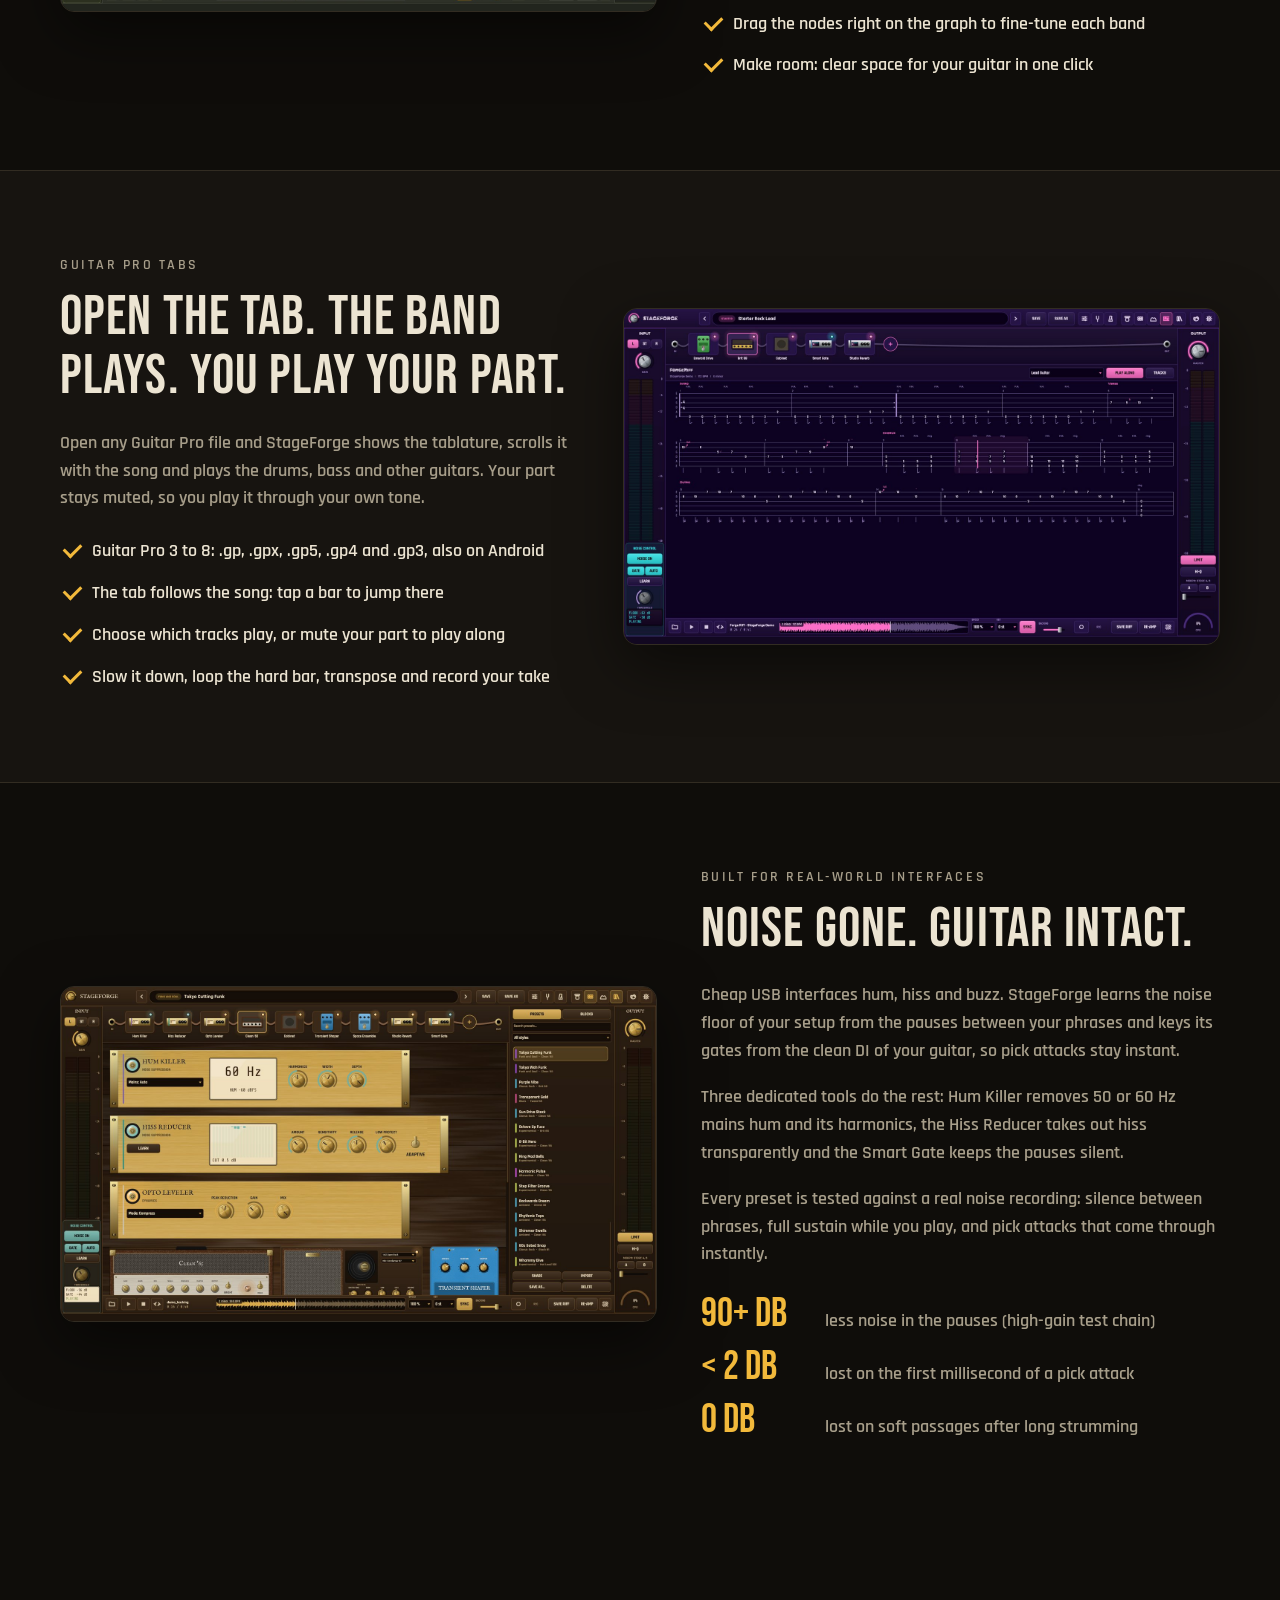
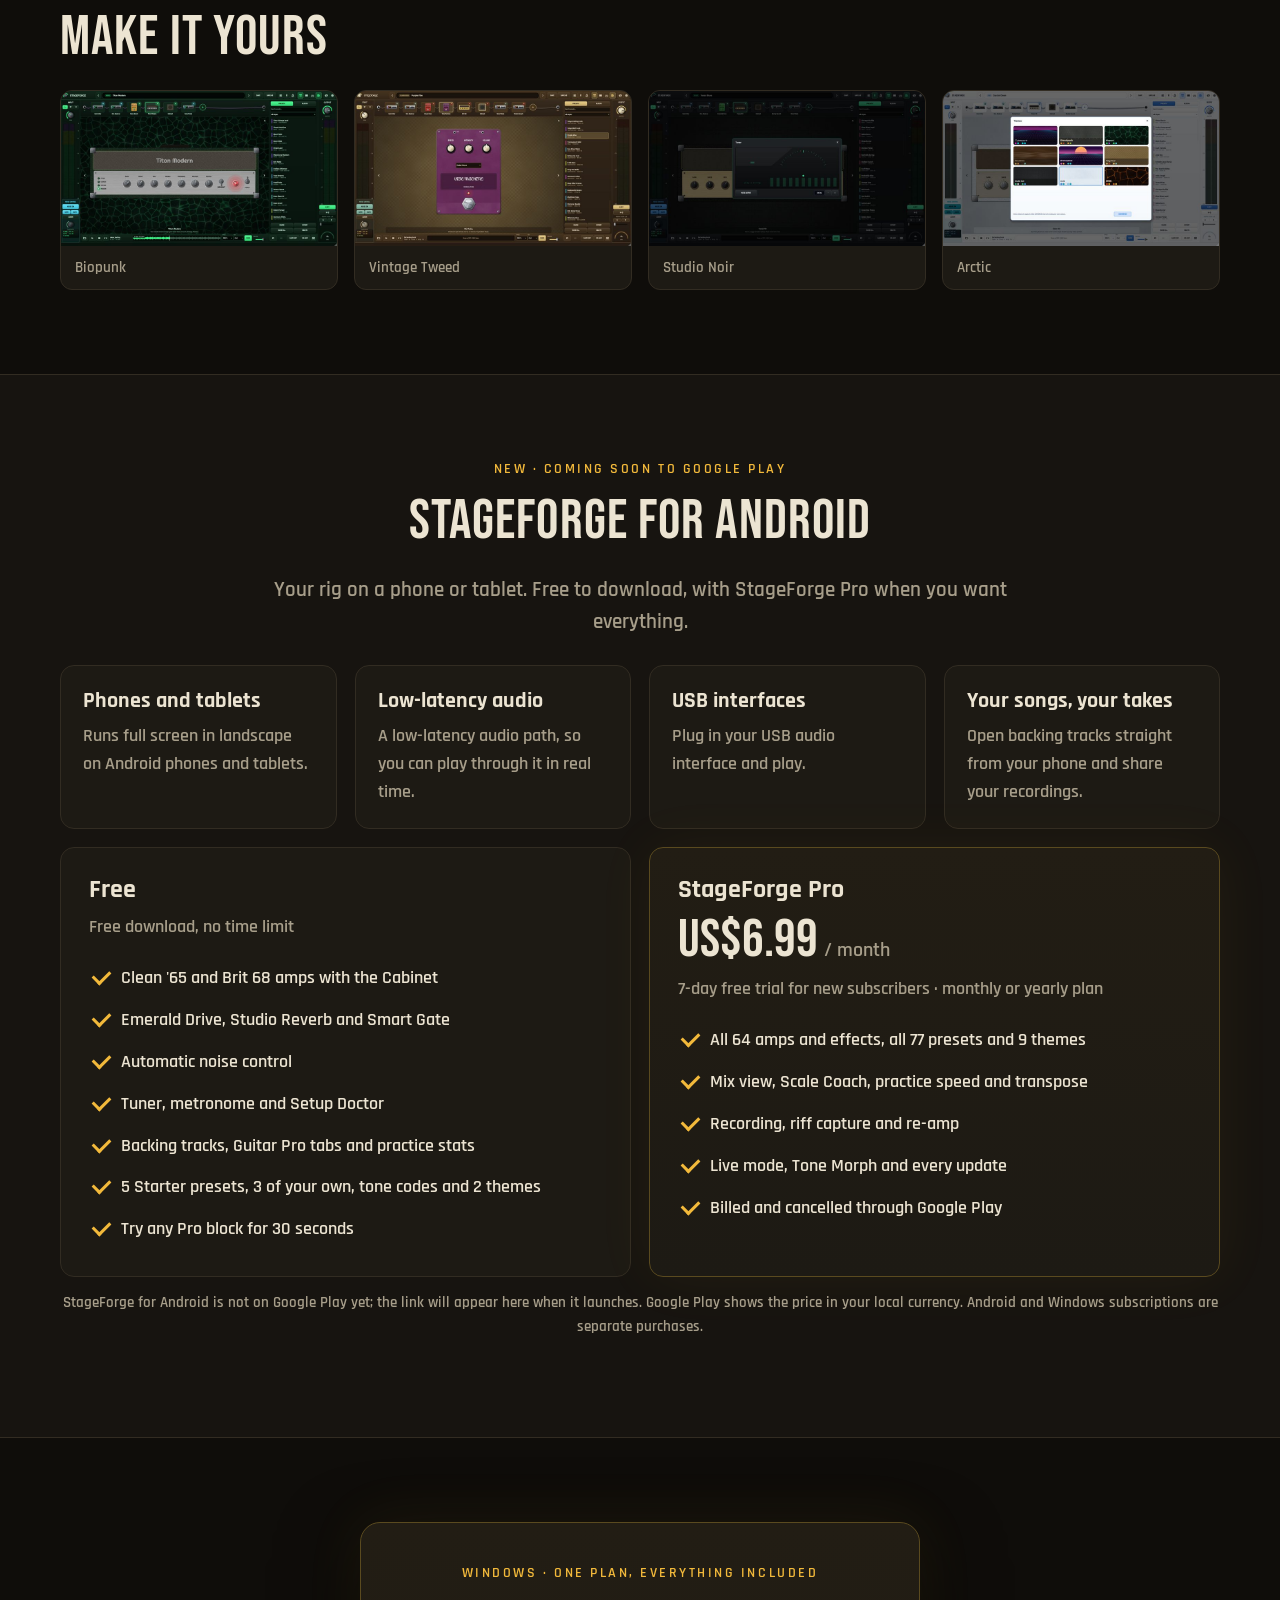
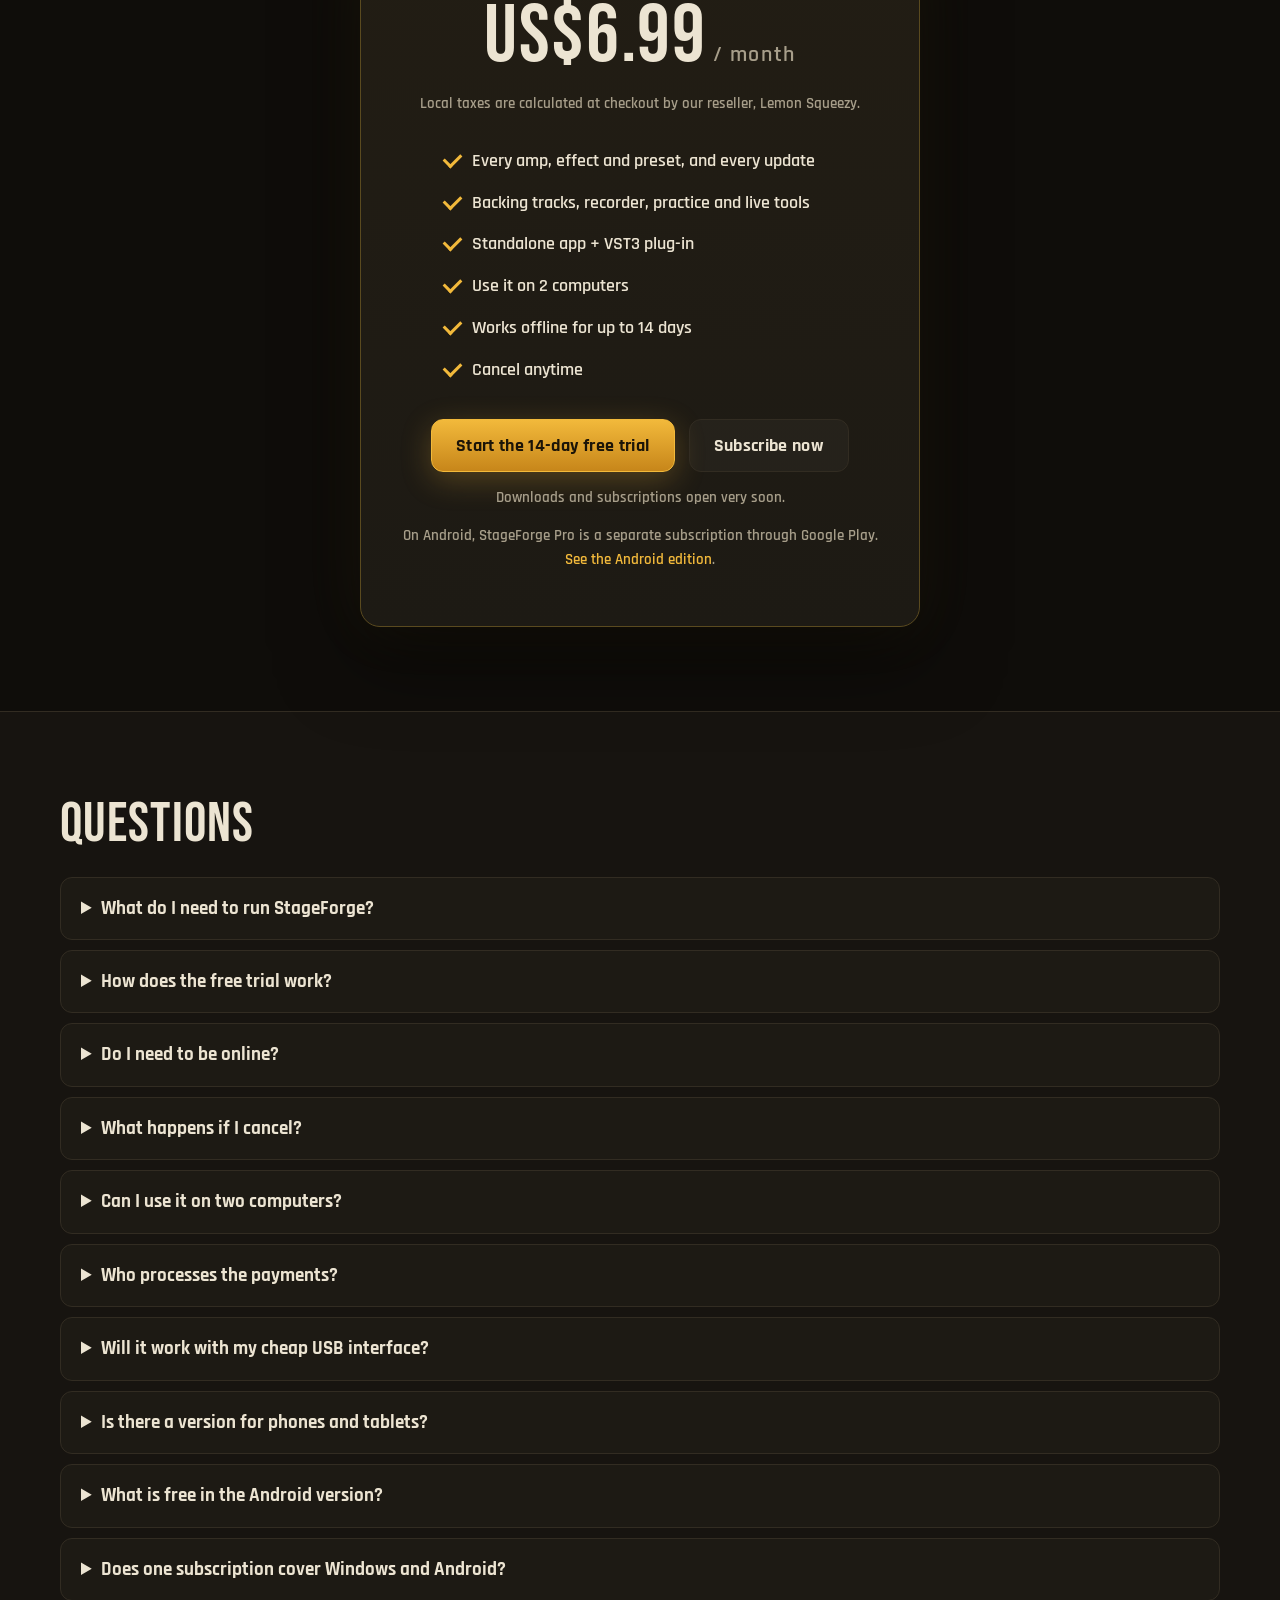
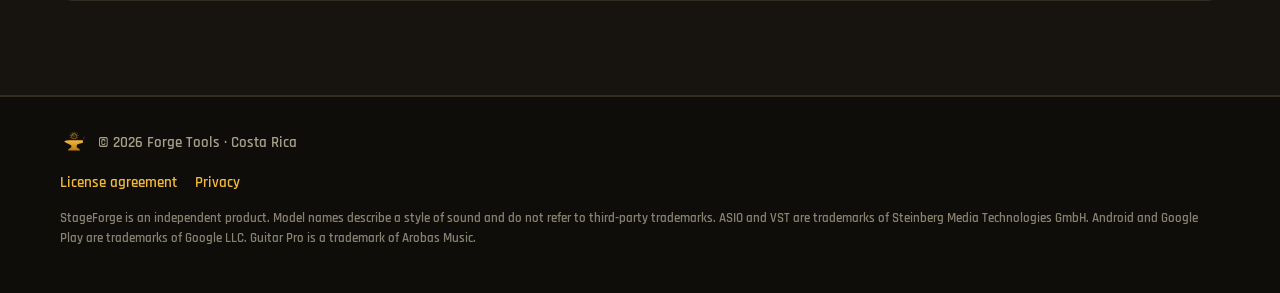
==== commit d704c513: "Guitar Pro tabs section (EN/ES/PT), tabs in the Android free tier, trademark note Co-Authored-By: Cl" ====
--- a/index.html
+++ b/index.html
@@ -131,8 +131,26 @@
     </div>
   </section>
 
-  <section id="noise" class="section alt">
+  <section id="tabs" class="section alt">
     <div class="wrap split">
+      <div>
+        <p class="eyebrow" data-i18n="tabs.eyebrow">Guitar Pro tabs</p>
+        <h2 data-i18n="tabs.title">Open the tab. The band plays. You play your part.</h2>
+        <p data-i18n="tabs.p">Open any Guitar Pro file and StageForge shows the tablature, scrolls it with the song and plays the drums, bass and other guitars. Your part stays muted, so you play it through your own tone.</p>
+        <ul class="checks">
+          <li data-i18n="tabs.l1">Guitar Pro 3 to 8: .gp, .gpx, .gp5, .gp4 and .gp3, also on Android</li>
+          <li data-i18n="tabs.l2">The tab follows the song: tap a bar to jump there</li>
+          <li data-i18n="tabs.l3">Choose which tracks play, or mute your part to play along</li>
+          <li data-i18n="tabs.l4">Slow it down, loop the hard bar, transpose and record your take</li>
+        </ul>
+      </div>
+      <figure class="shot"><img loading="lazy" src="assets/img/tabs.jpg" alt="Tab view: a Guitar Pro song with the tablature following the playback" width="1600" height="900"></figure>
+    </div>
+  </section>
+
+  <section id="noise" class="section">
+    <div class="wrap split rev">
+      <figure class="shot"><img loading="lazy" src="assets/img/board.jpg" alt="Board view with the noise tools" width="1600" height="900"></figure>
       <div>
         <p class="eyebrow" data-i18n="noise.eyebrow">Built for real-world interfaces</p>
         <h2 data-i18n="noise.title">Noise gone. Guitar intact.</h2>
@@ -145,7 +163,6 @@
           <li><b data-i18n="noise.s3.v">0 dB</b><span data-i18n="noise.s3.l">lost on soft passages after long strumming</span></li>
         </ul>
       </div>
-      <figure class="shot"><img loading="lazy" src="assets/img/board.jpg" alt="Board view with the noise tools" width="1600" height="900"></figure>
     </div>
   </section>
 
@@ -183,7 +200,7 @@
             <li data-i18n="android.free.l2">Emerald Drive, Studio Reverb and Smart Gate</li>
             <li data-i18n="android.free.l3">Automatic noise control</li>
             <li data-i18n="android.free.l4">Tuner, metronome and Setup Doctor</li>
-            <li data-i18n="android.free.l5">Backing-track playback and practice stats</li>
+            <li data-i18n="android.free.l5">Backing tracks, Guitar Pro tabs and practice stats</li>
             <li data-i18n="android.free.l6">5 Starter presets, 3 of your own, tone codes and 2 themes</li>
             <li data-i18n="android.free.l7">Try any Pro block for 30 seconds</li>
           </ul>
@@ -250,7 +267,7 @@
   <div class="wrap footer-inner">
     <div><img src="assets/img/logo.svg" alt="" width="28" height="28"> <span>© 2026 Forge Tools · Costa Rica</span></div>
     <nav><a href="eula.html" data-i18n="foot.eula">License agreement</a><a href="privacy.html" data-i18n="foot.privacy">Privacy</a><a class="js-mail" href="#" data-i18n="foot.contact">Contact</a></nav>
-    <p class="tiny" data-i18n="foot.tm">StageForge is an independent product. Model names describe a style of sound and do not refer to third-party trademarks. ASIO and VST are trademarks of Steinberg Media Technologies GmbH. Android and Google Play are trademarks of Google LLC.</p>
+    <p class="tiny" data-i18n="foot.tm">StageForge is an independent product. Model names describe a style of sound and do not refer to third-party trademarks. ASIO and VST are trademarks of Steinberg Media Technologies GmbH. Android and Google Play are trademarks of Google LLC. Guitar Pro is a trademark of Arobas Music.</p>
   </div>
 </footer>
 <script src="assets/js/config.js"></script>
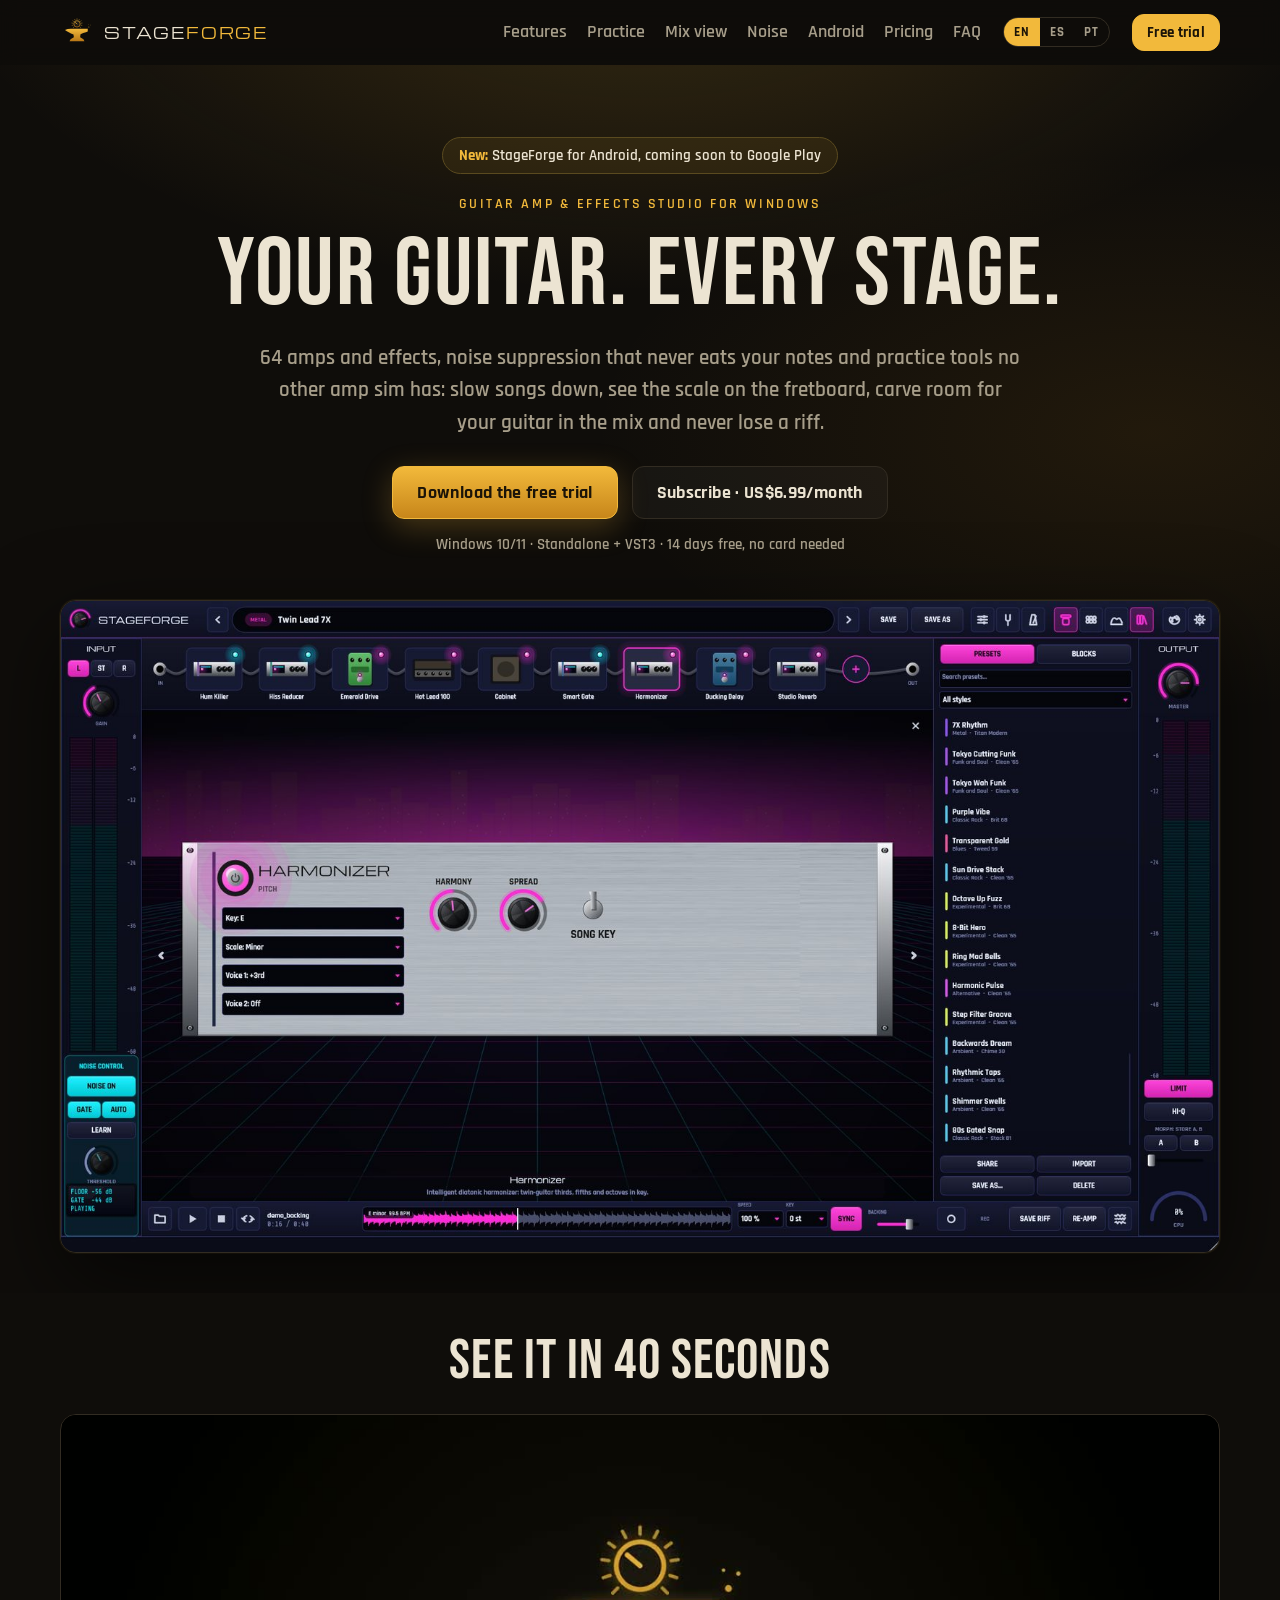
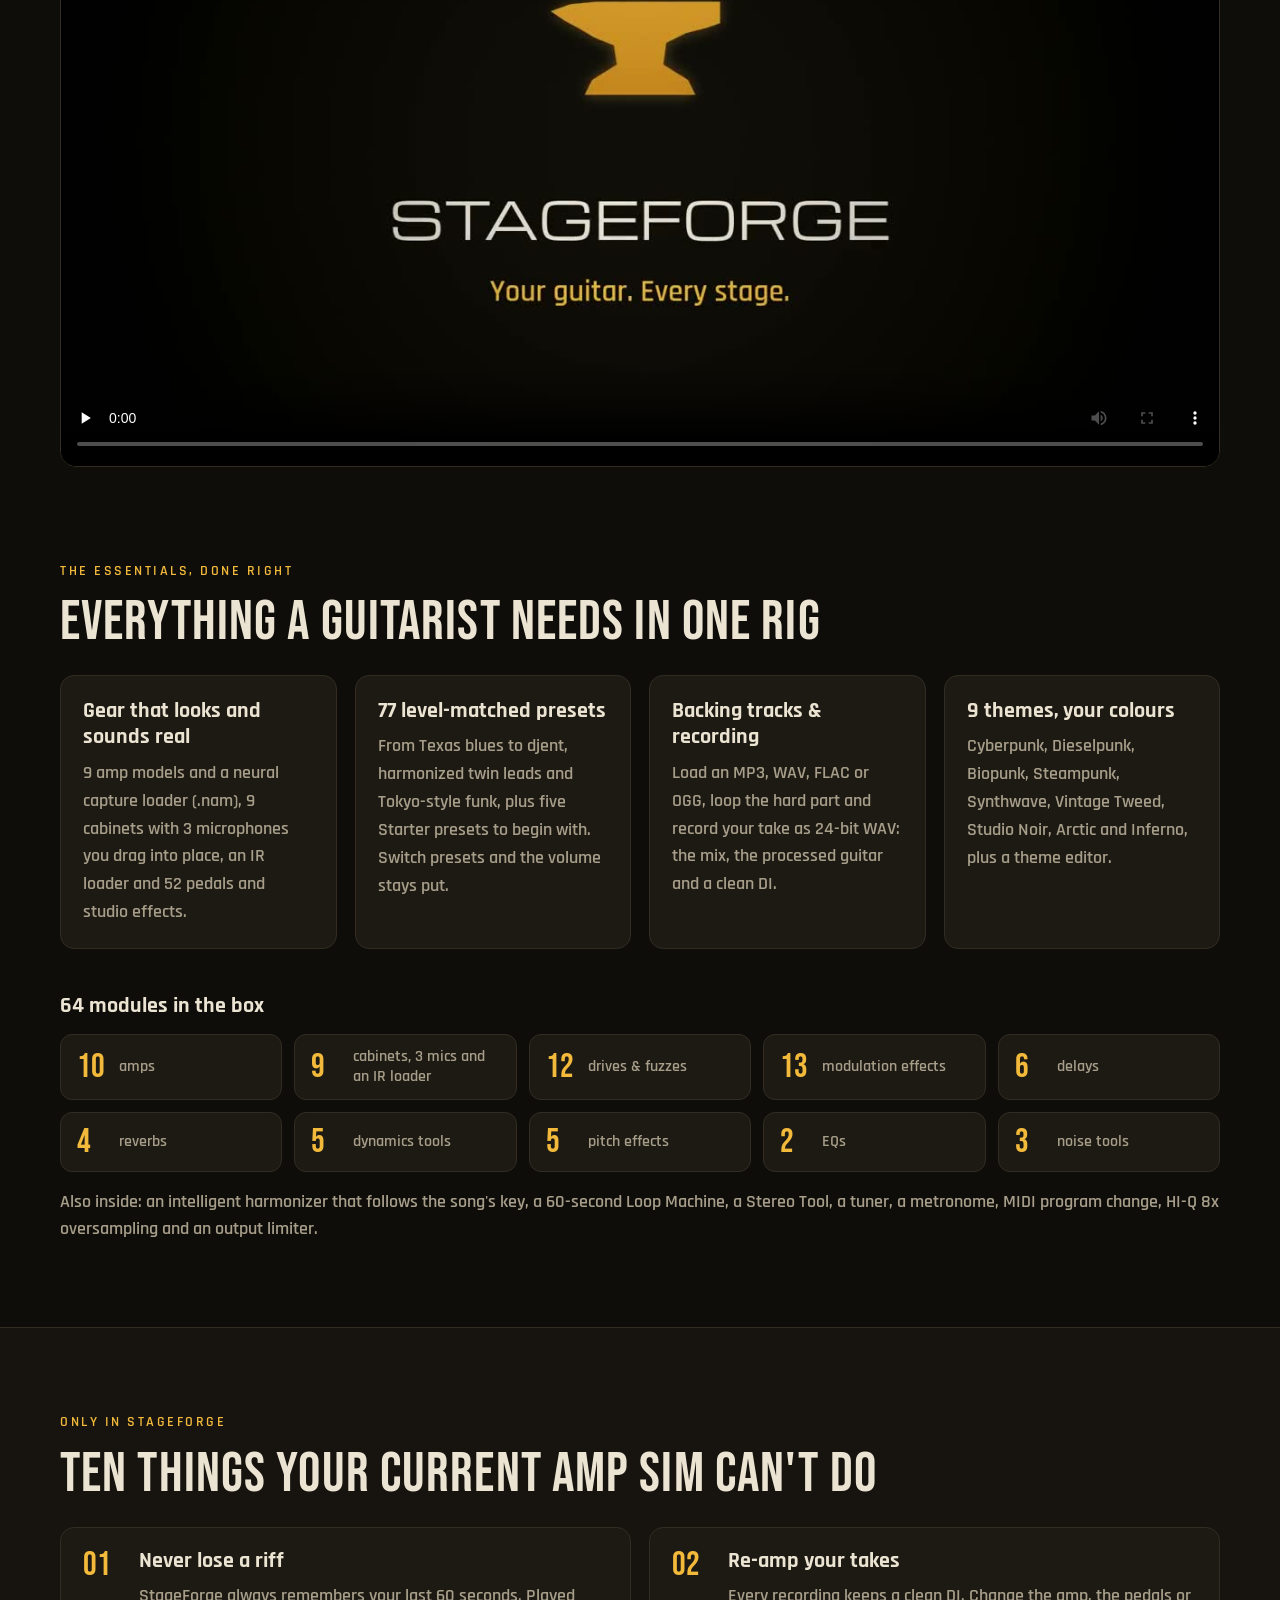
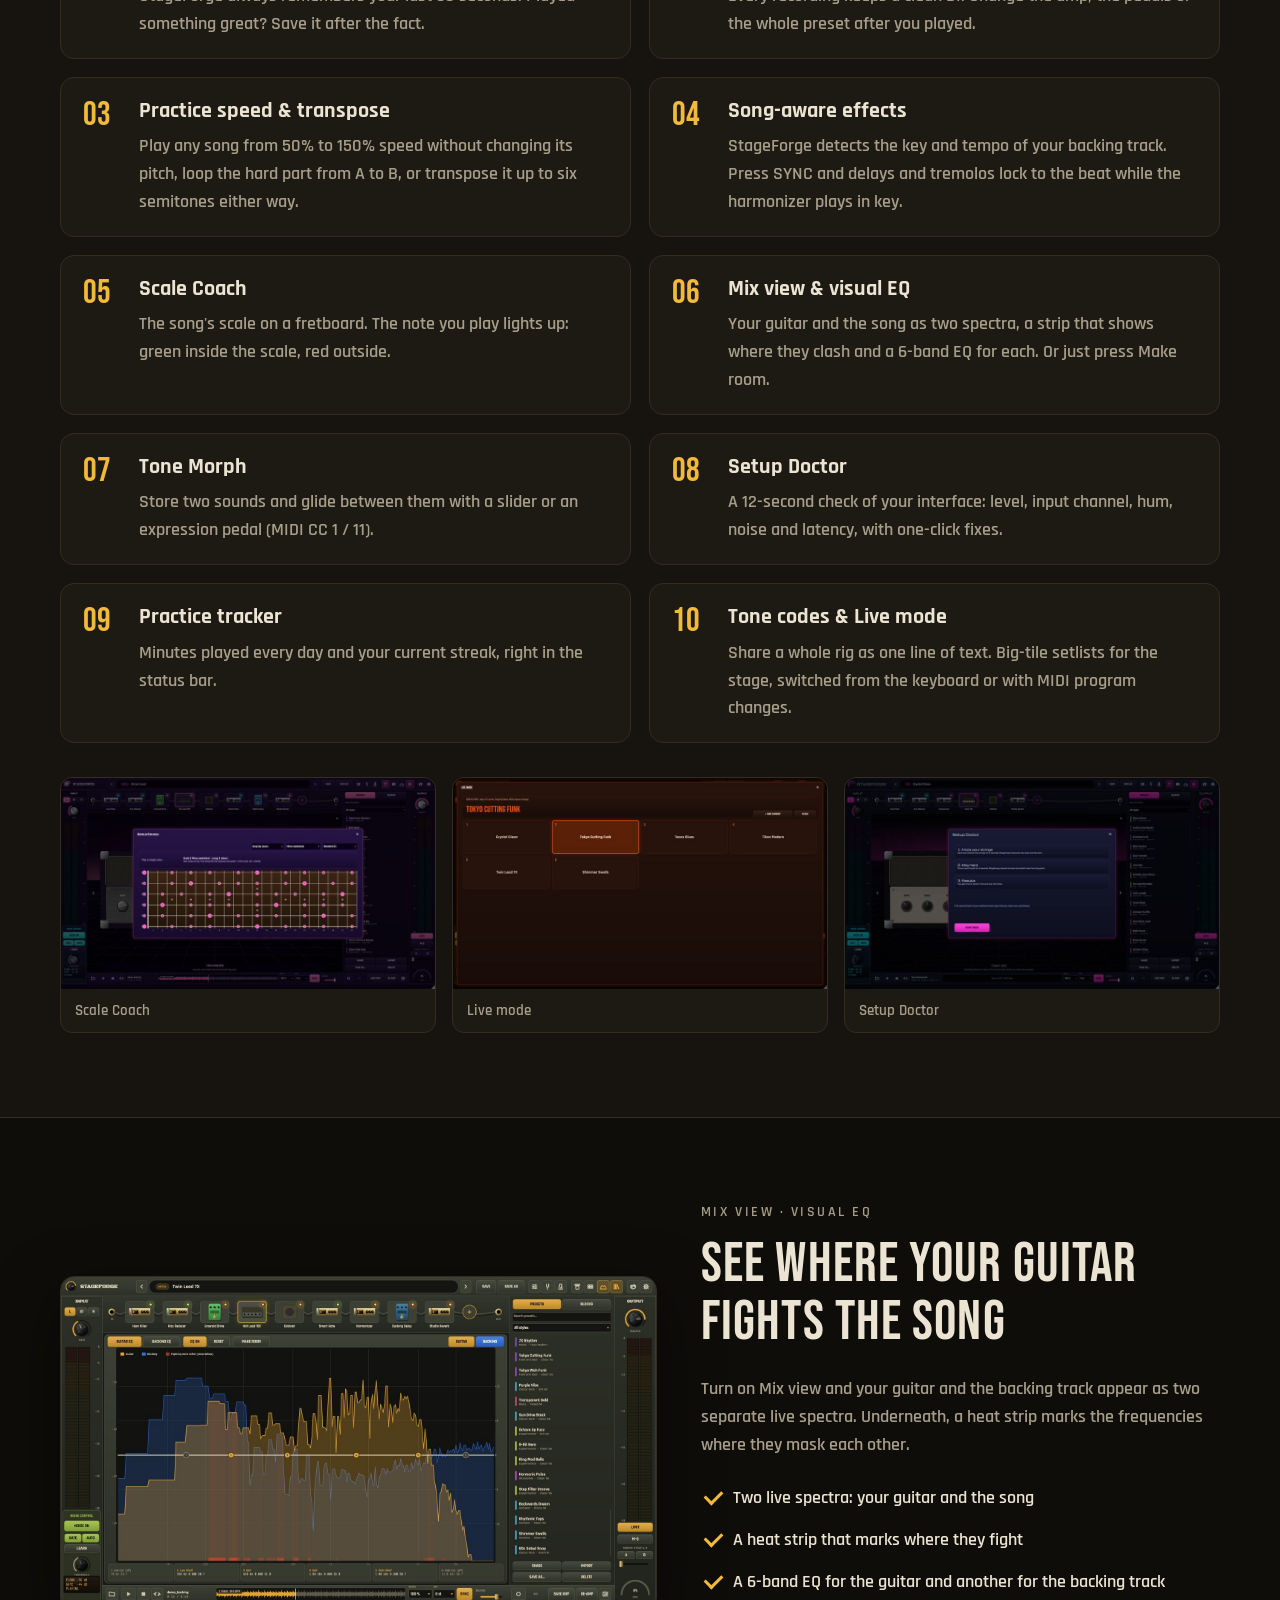
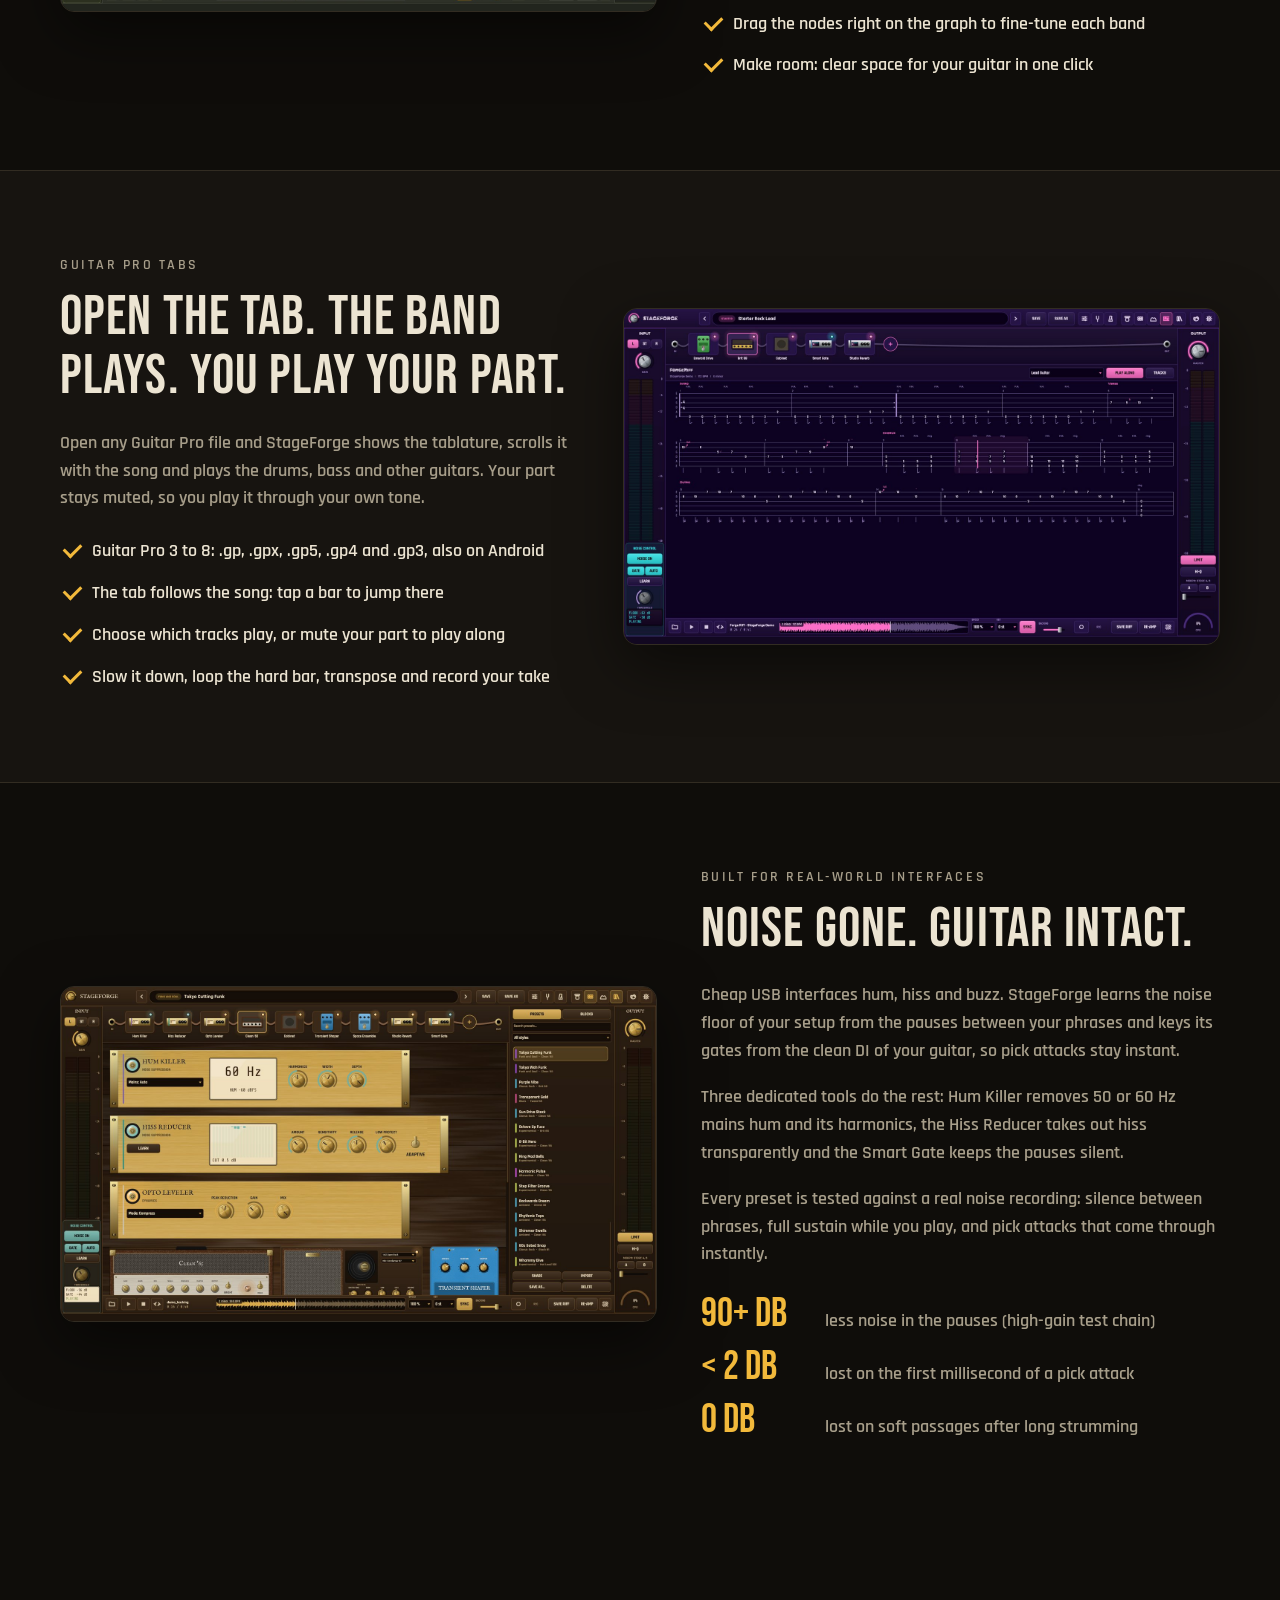
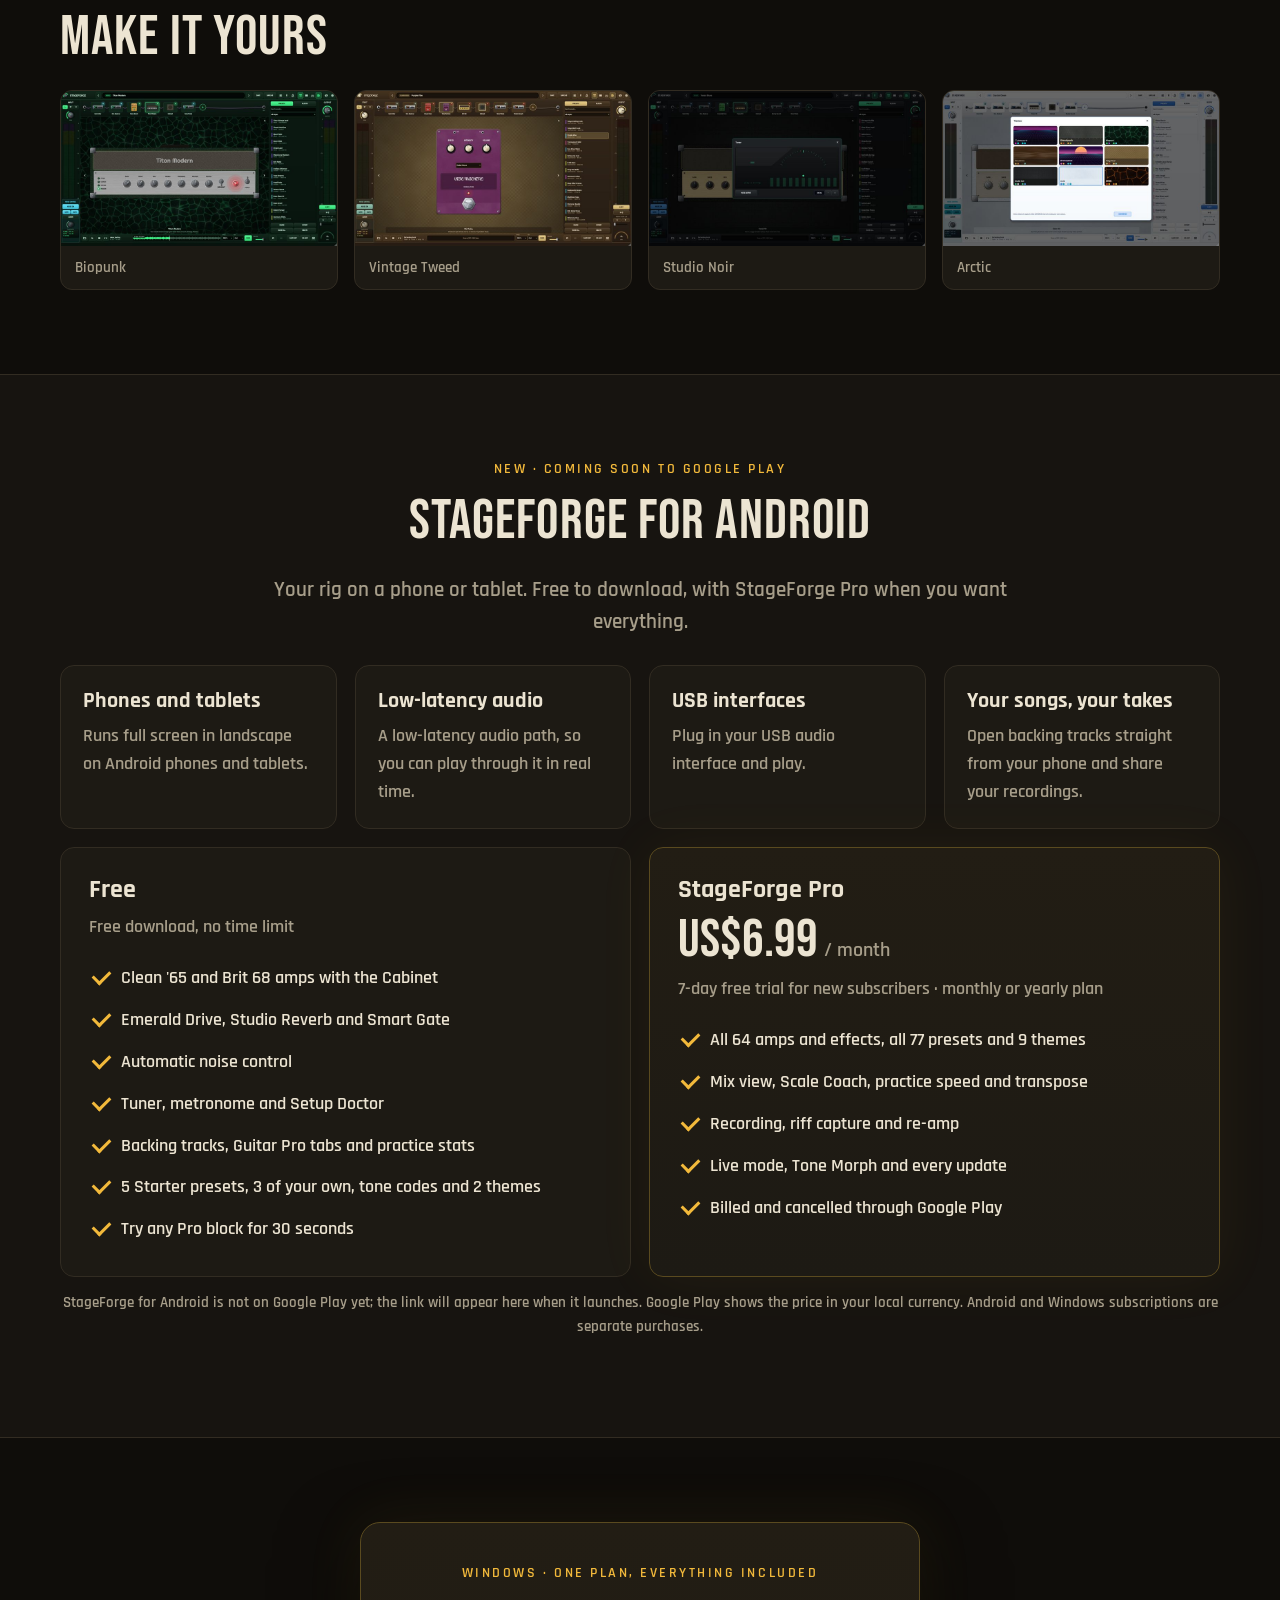
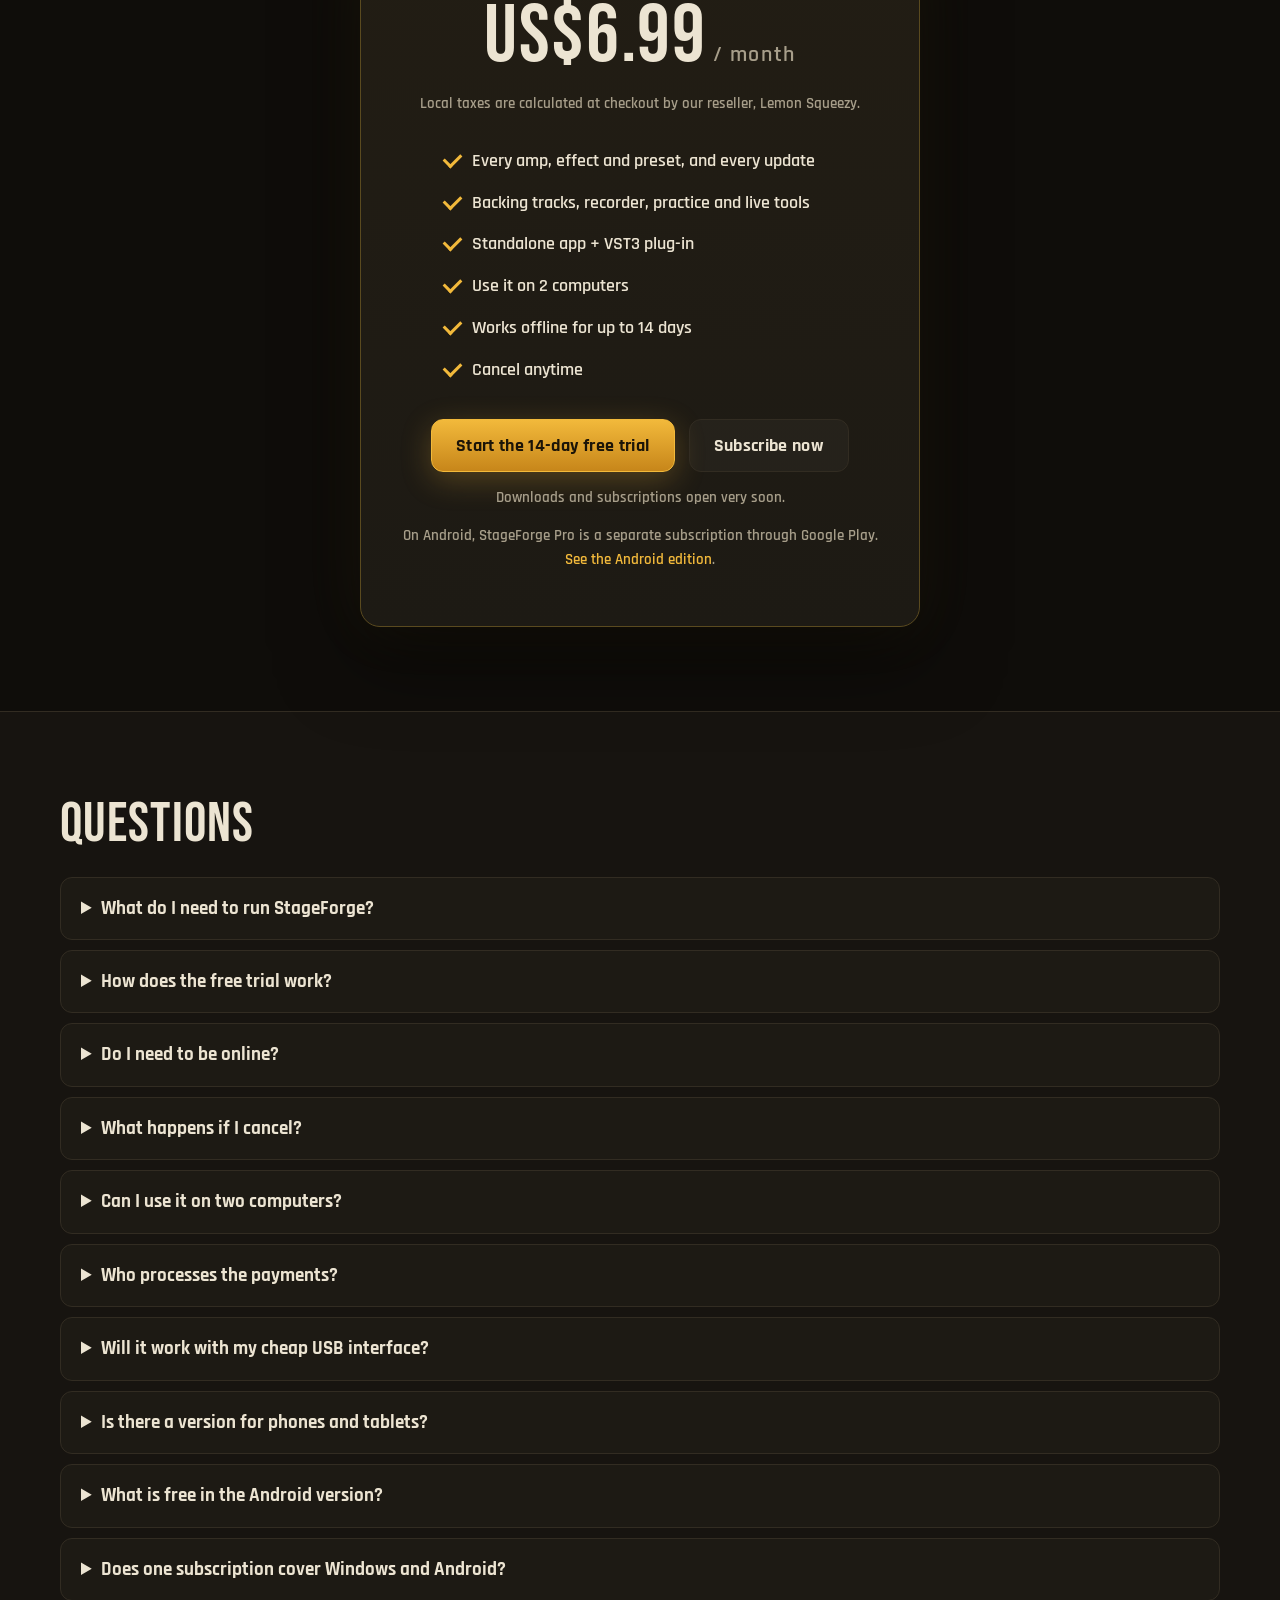
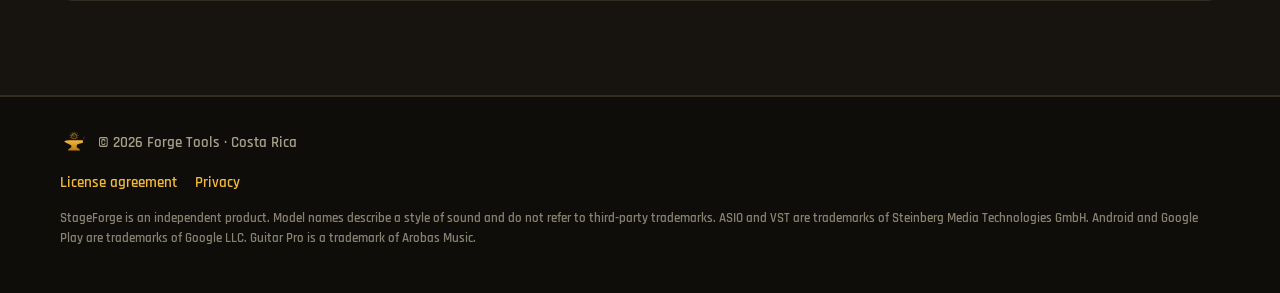
==== commit ef00597b: "Custom domain forgestage.app: CNAME, canonical and og URLs, root-relative 404 page Co-Authored-By: C" ====
--- a/index.html
+++ b/index.html
@@ -7,7 +7,9 @@
 <meta name="description" content="StageForge: 64 amps and effects, a mix view with a visual EQ, noise suppression that keeps your guitar intact and practice tools no other amp sim has. 14-day free trial, US$6.99/month. Android version coming soon.">
 <meta property="og:title" content="StageForge — Your guitar. Every stage.">
 <meta property="og:description" content="Guitar amp &amp; effects studio for Windows. Backing tracks, practice speed, mix view, scale coach, riff capture. 14-day free trial.">
-<meta property="og:image" content="https://ramirezab.github.io/stageforge/assets/img/og-image.jpg">
+<link rel="canonical" href="https://forgestage.app/">
+<meta property="og:url" content="https://forgestage.app/">
+<meta property="og:image" content="https://forgestage.app/assets/img/og-image.jpg">
 <meta property="og:type" content="website">
 <meta name="twitter:card" content="summary_large_image">
 <link rel="icon" type="image/png" href="favicon.png">
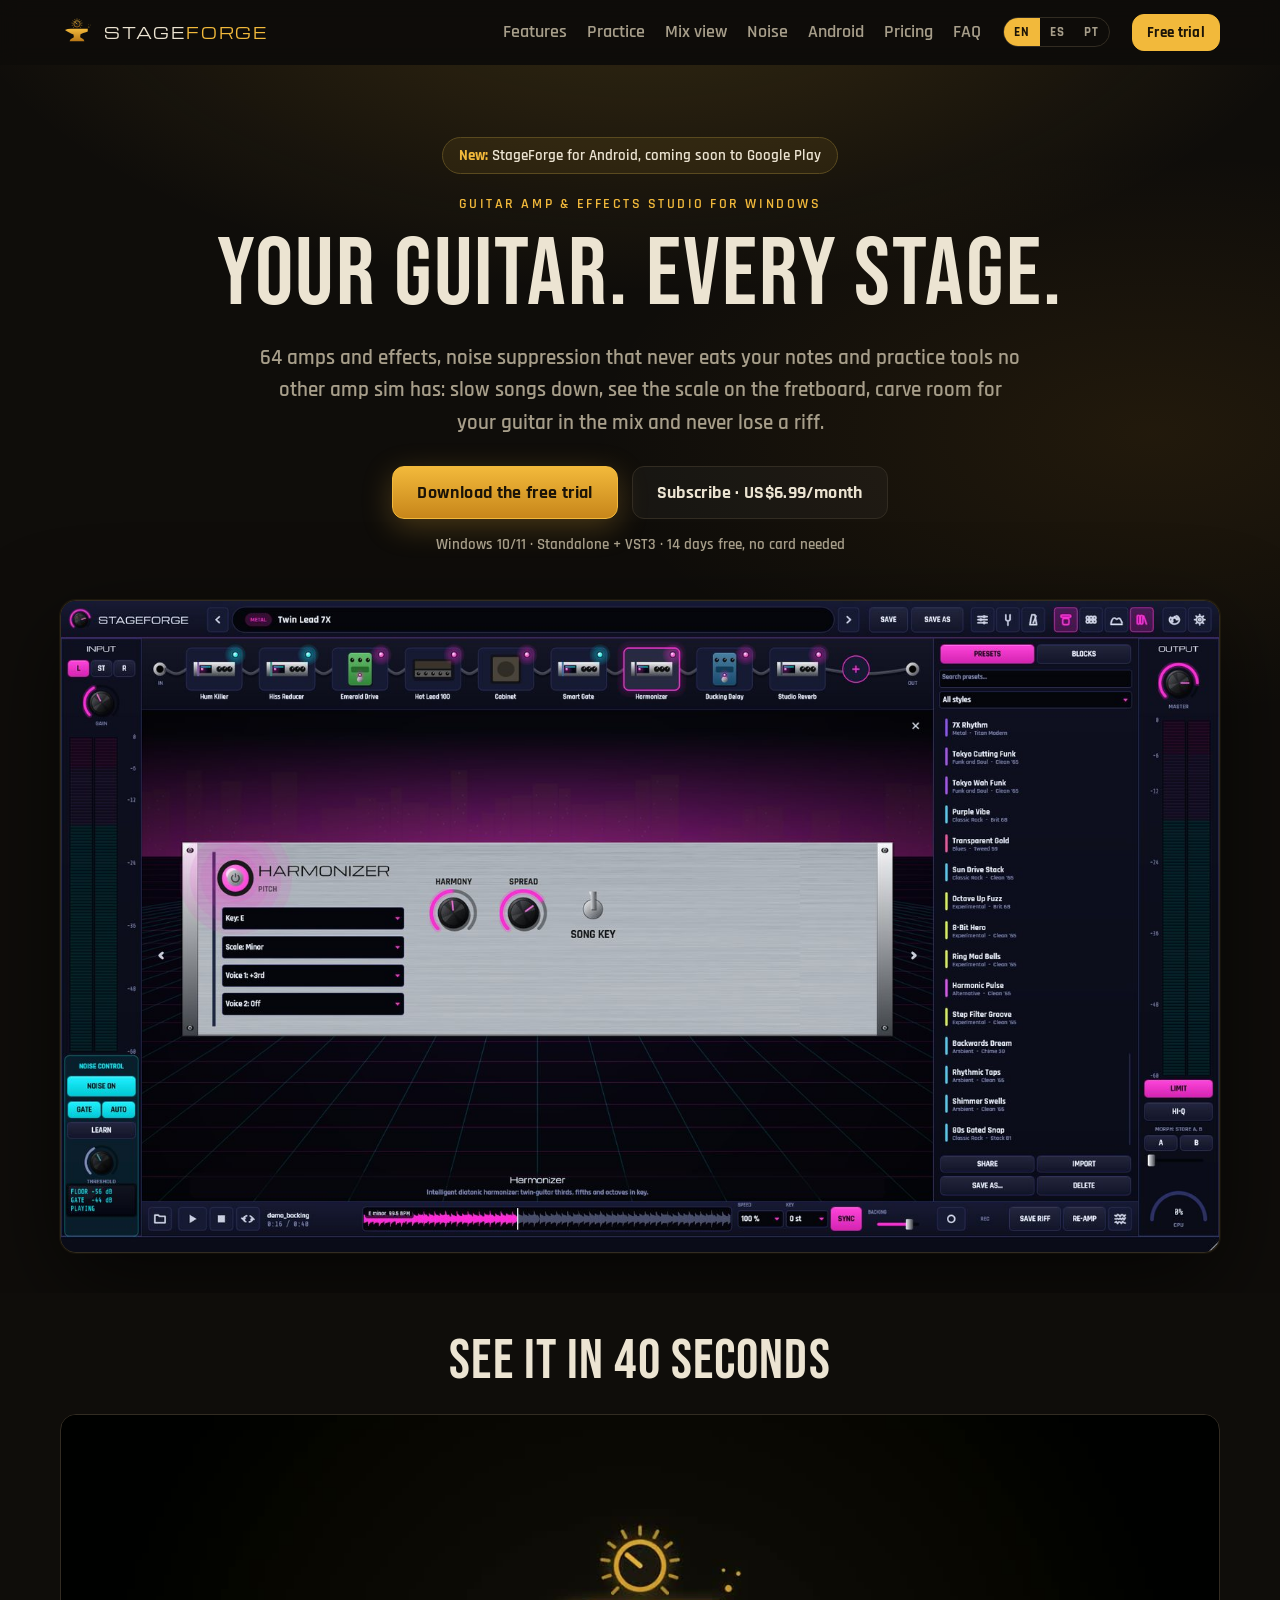
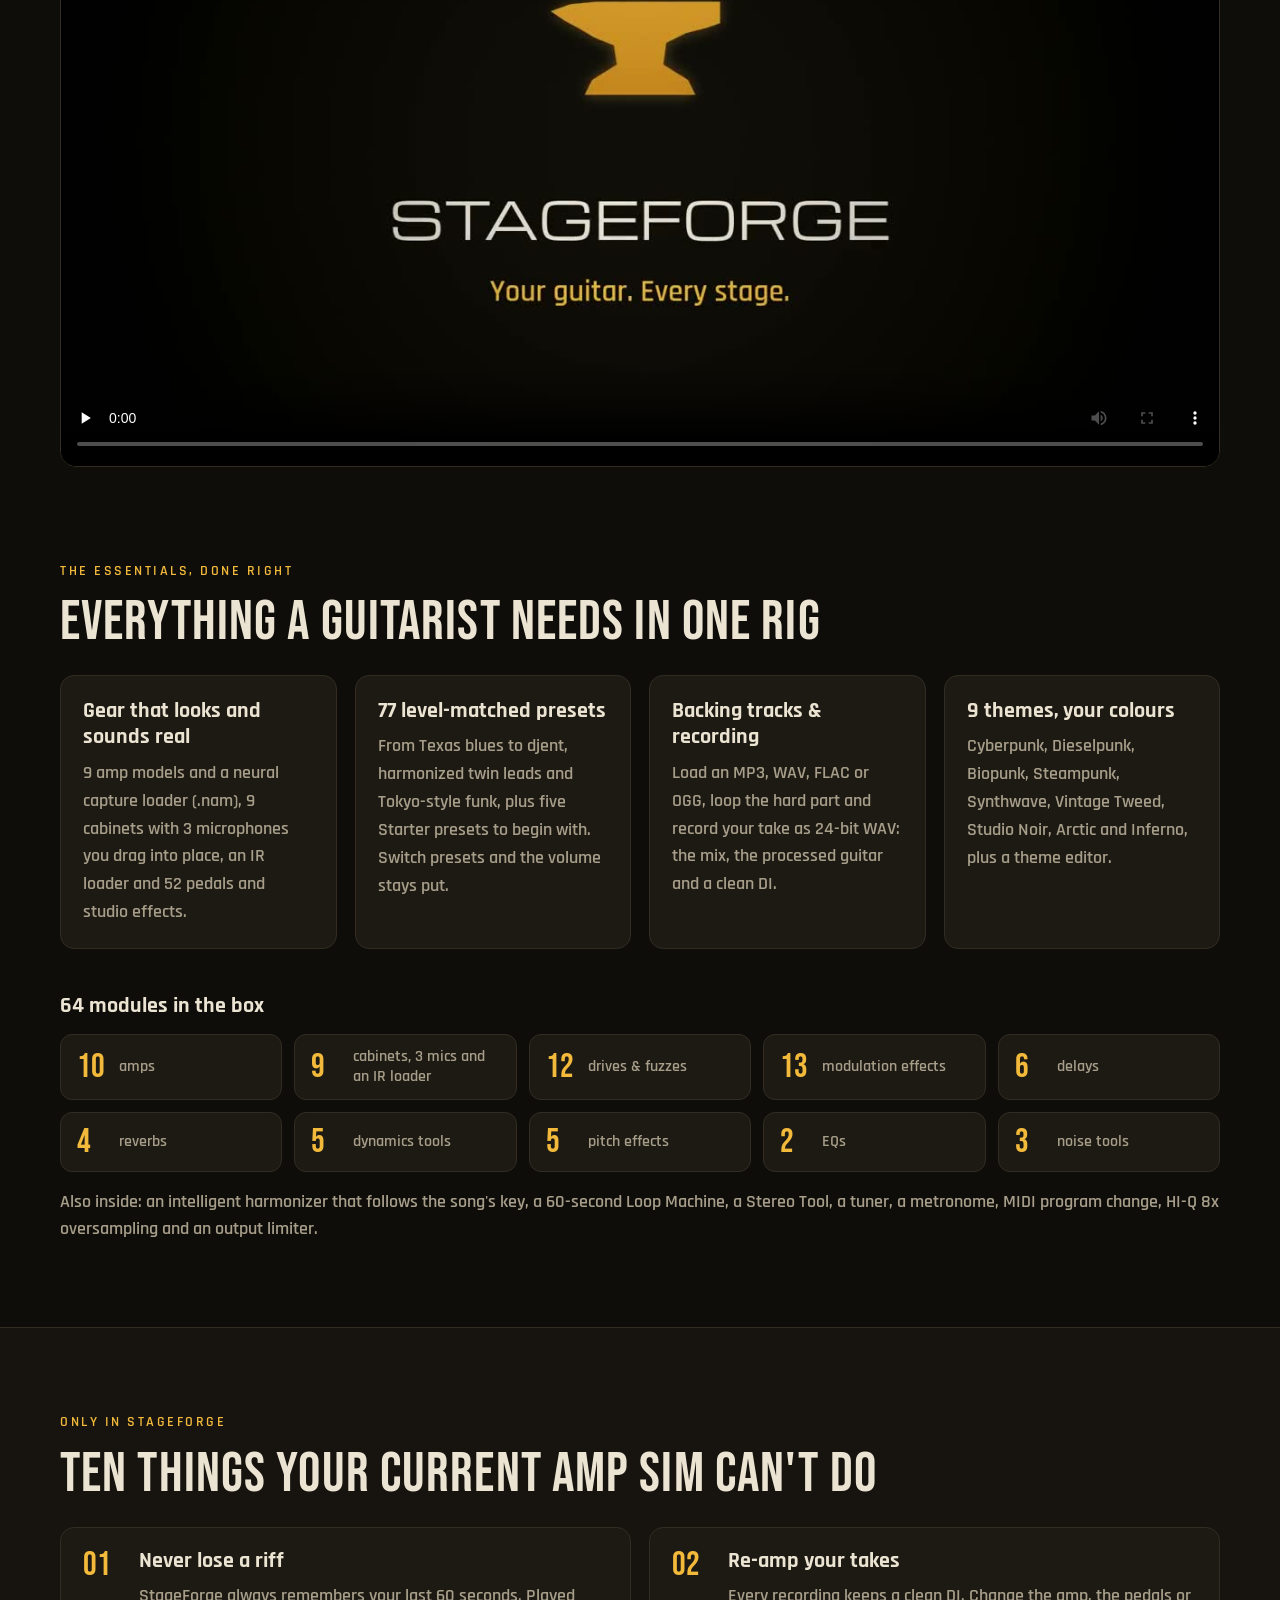
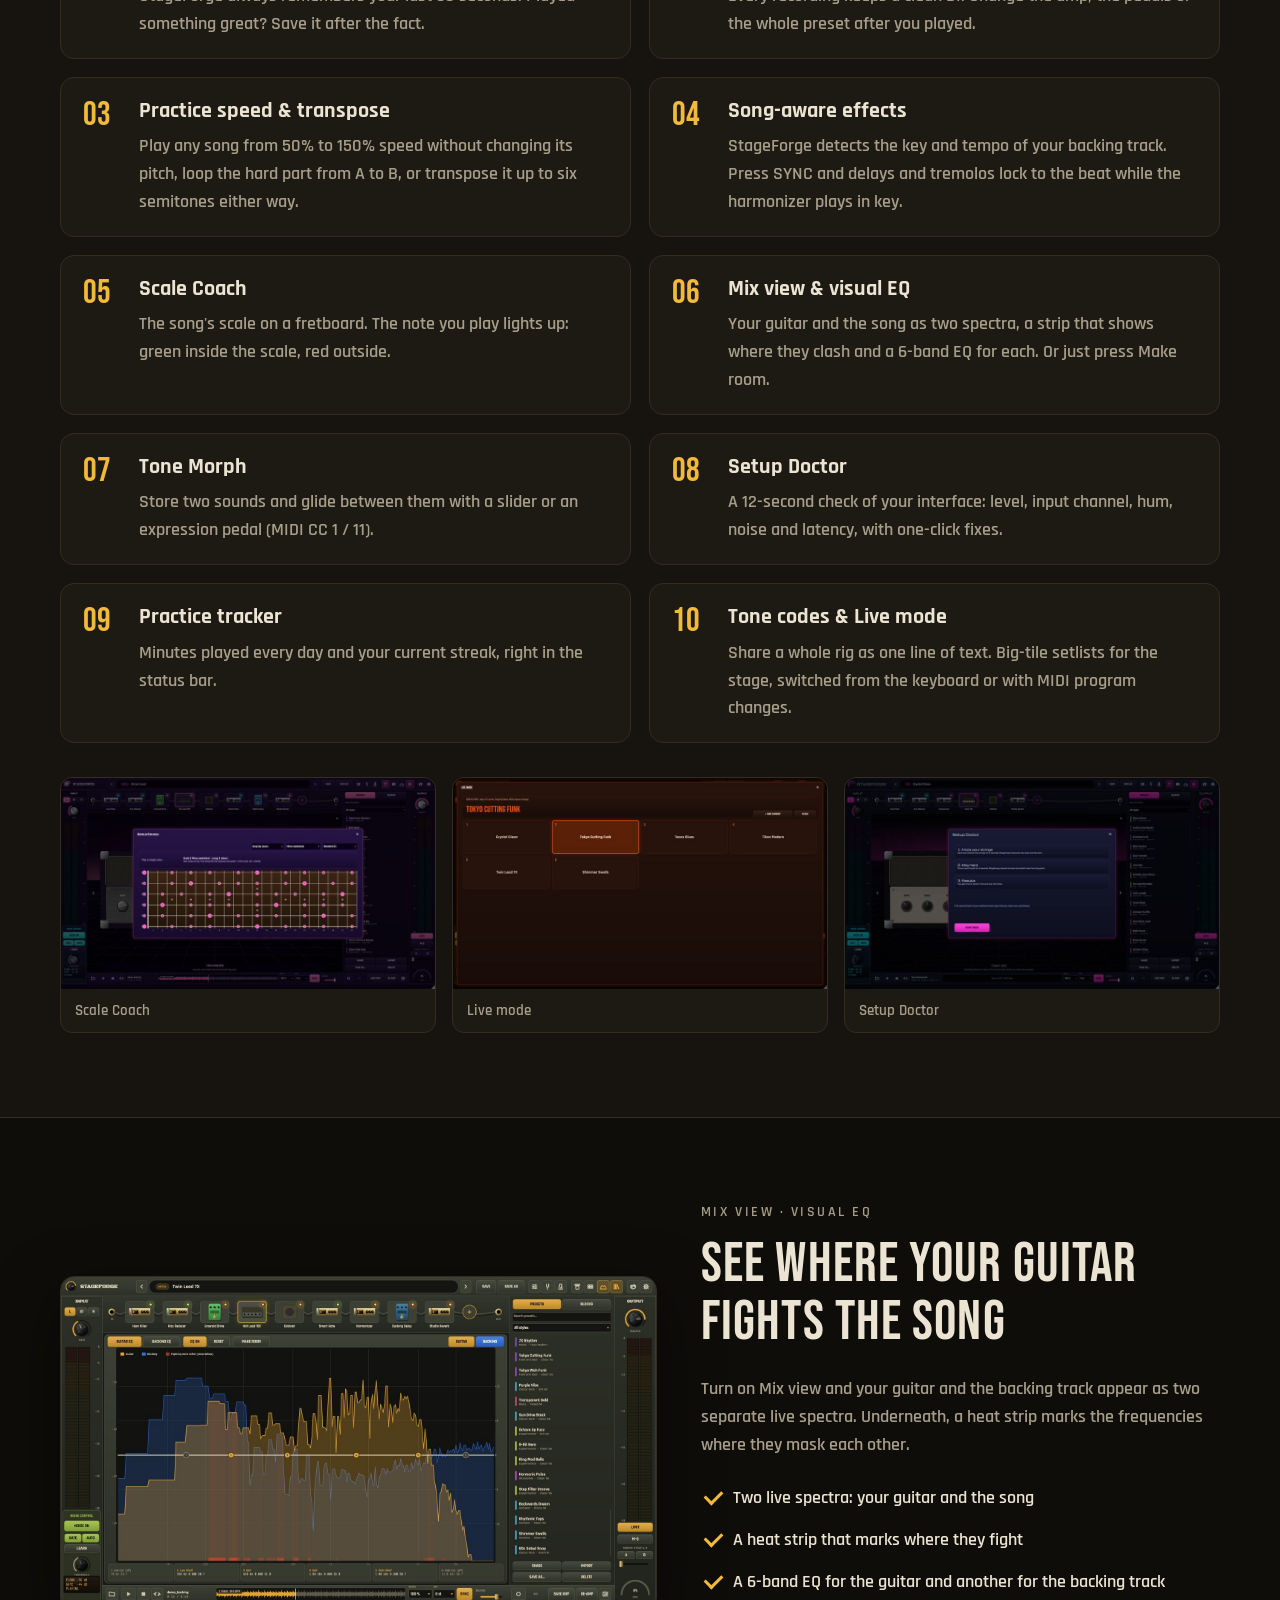
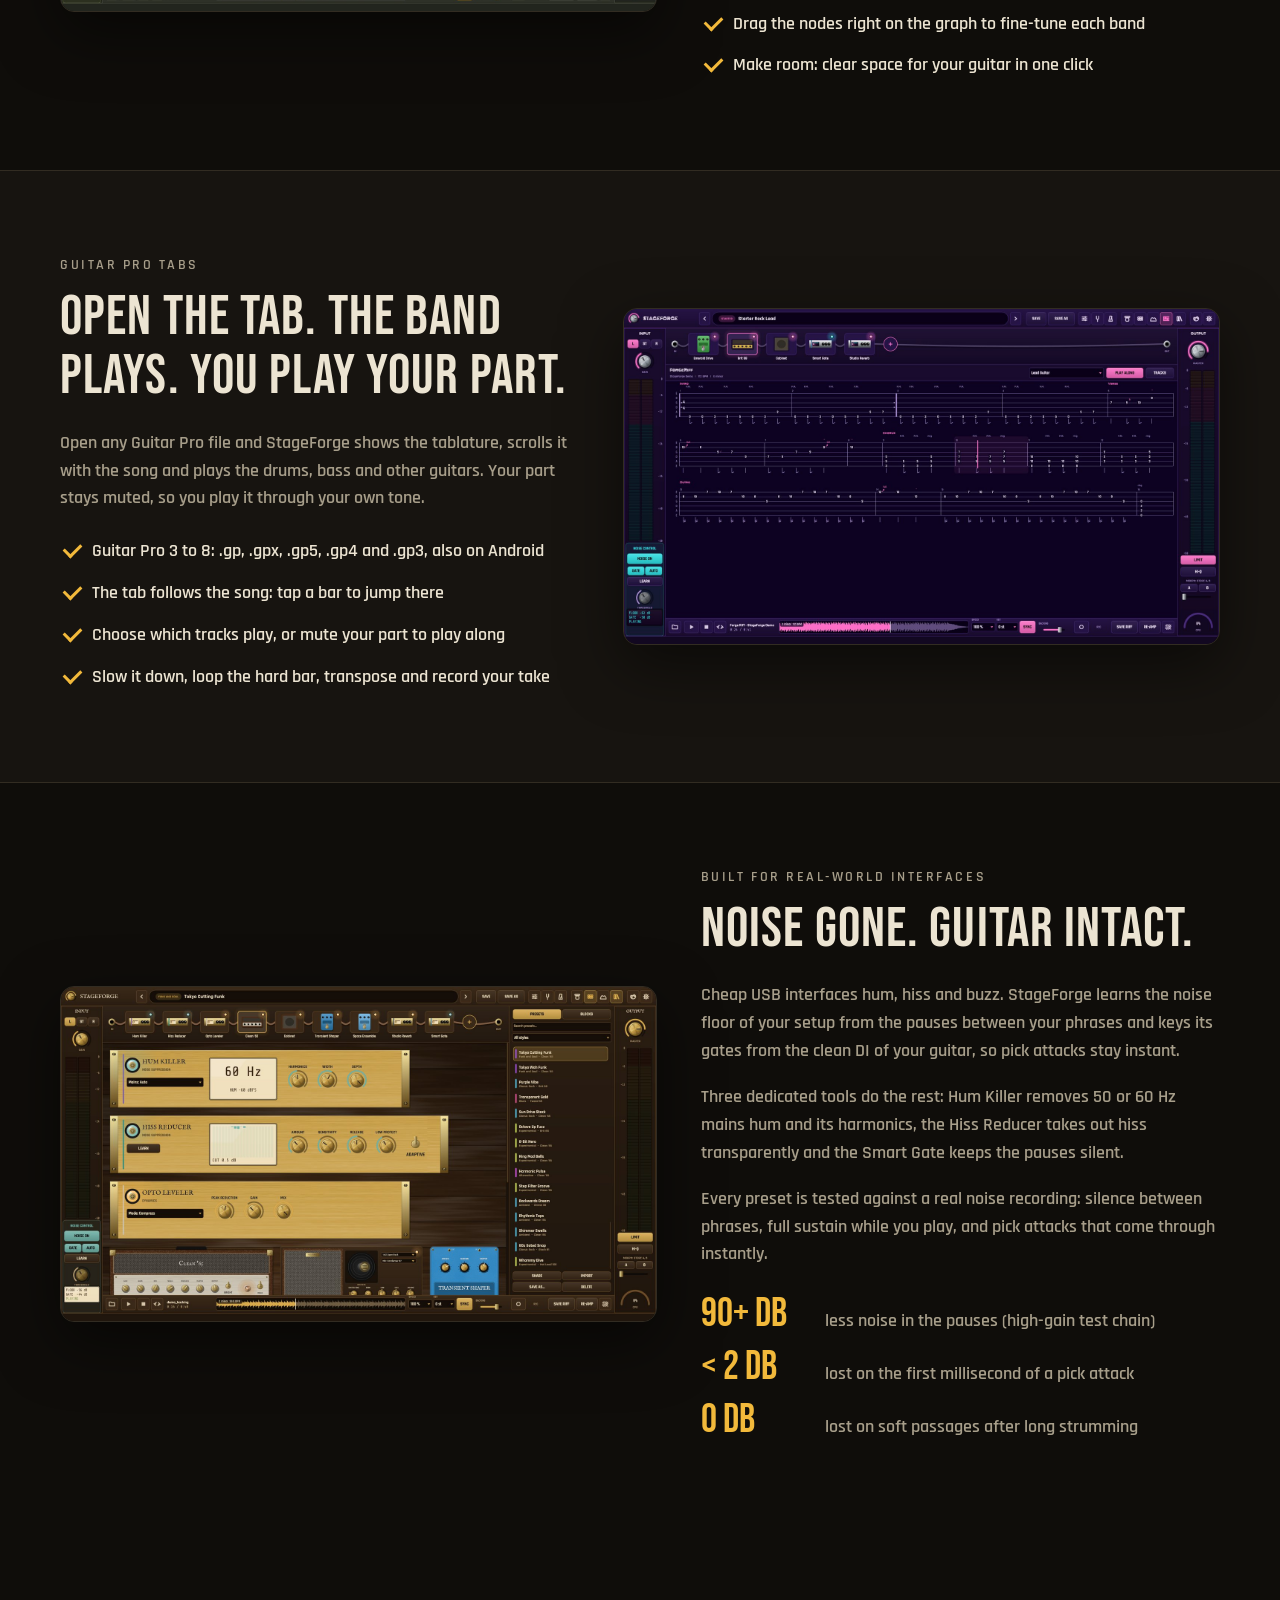
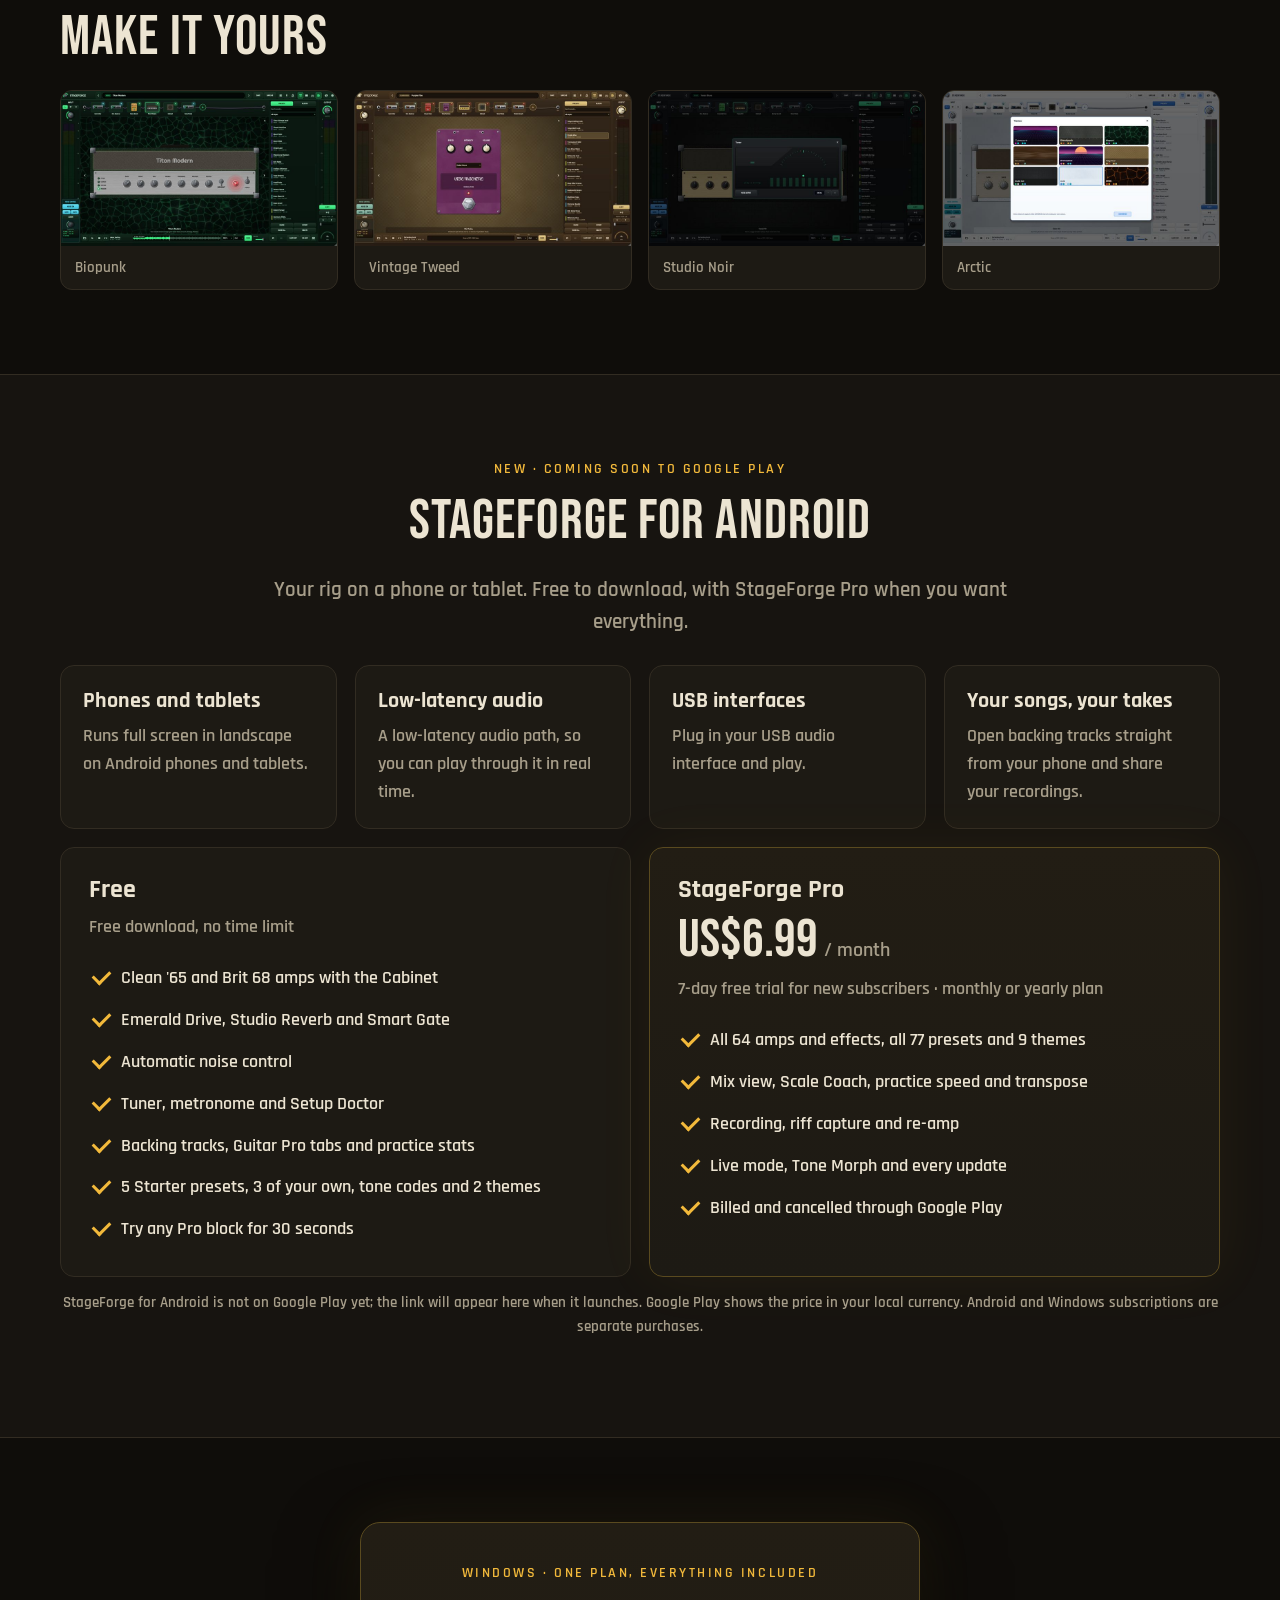
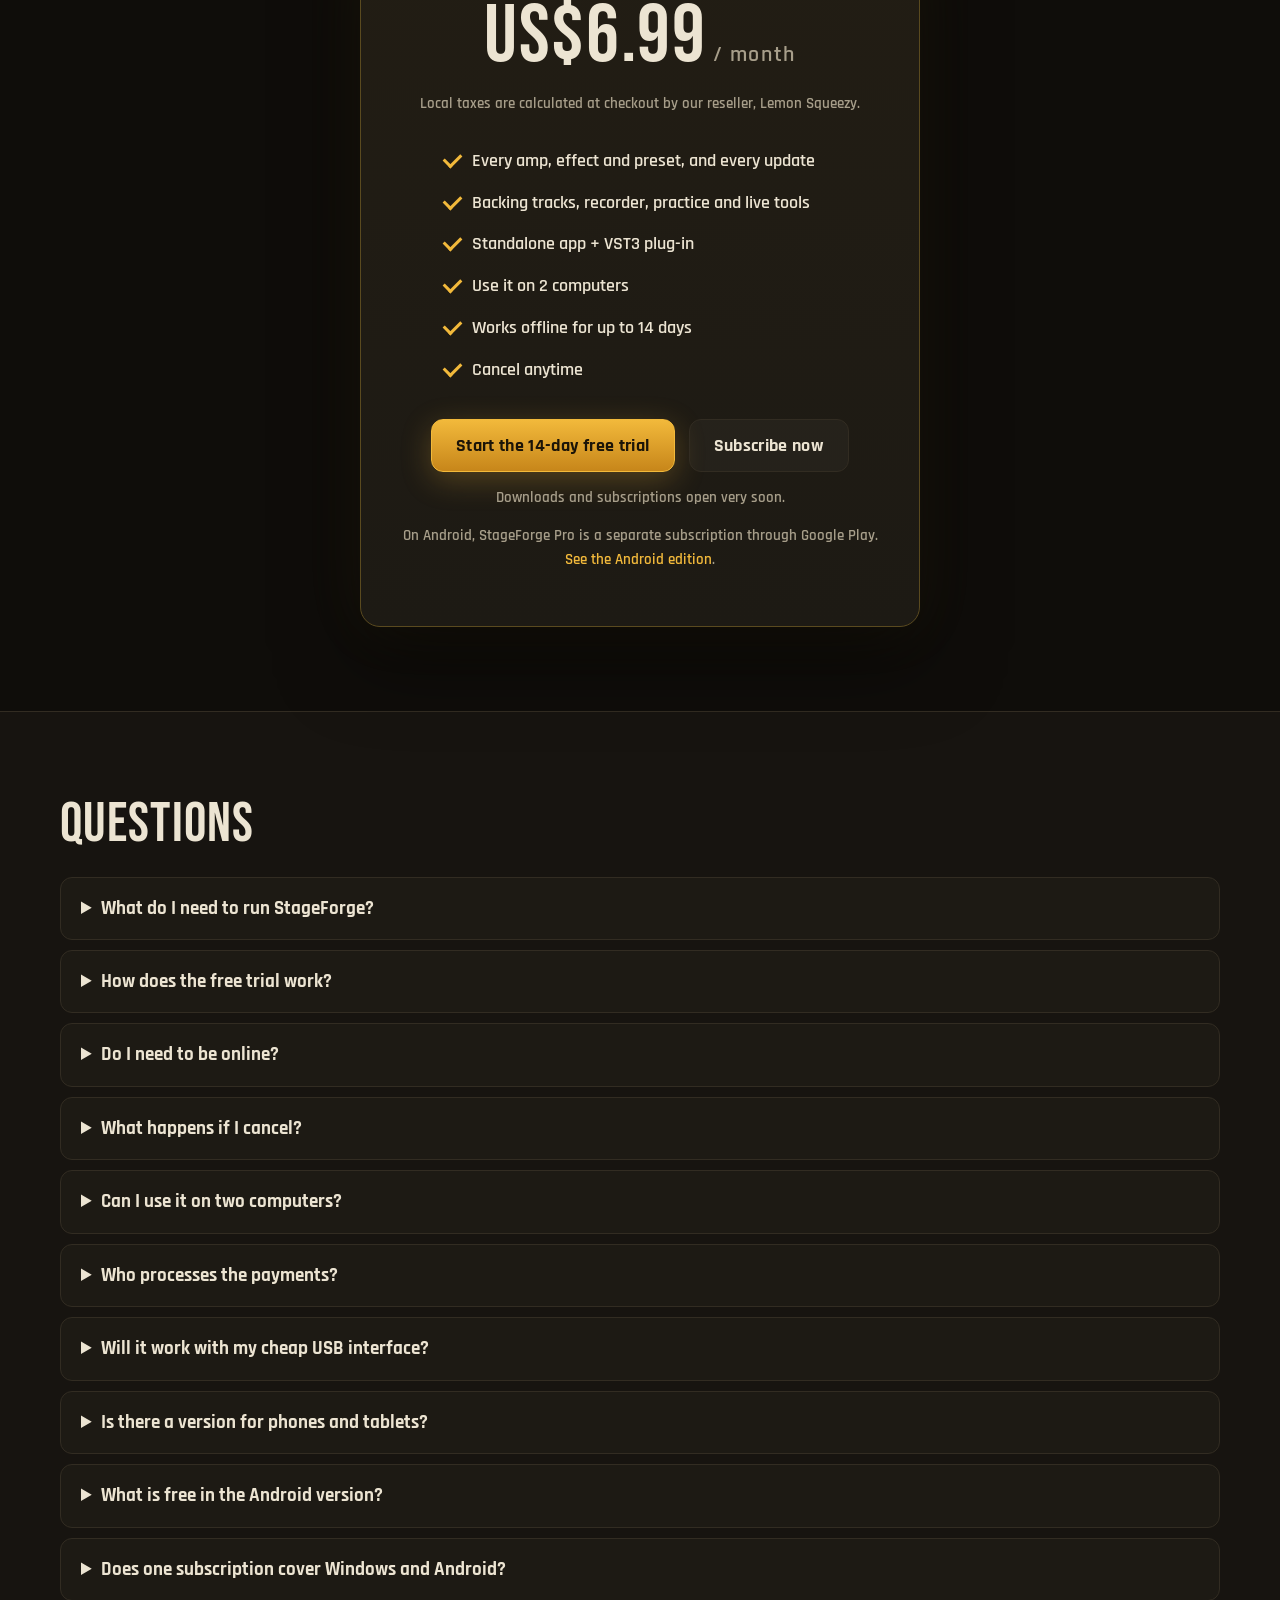
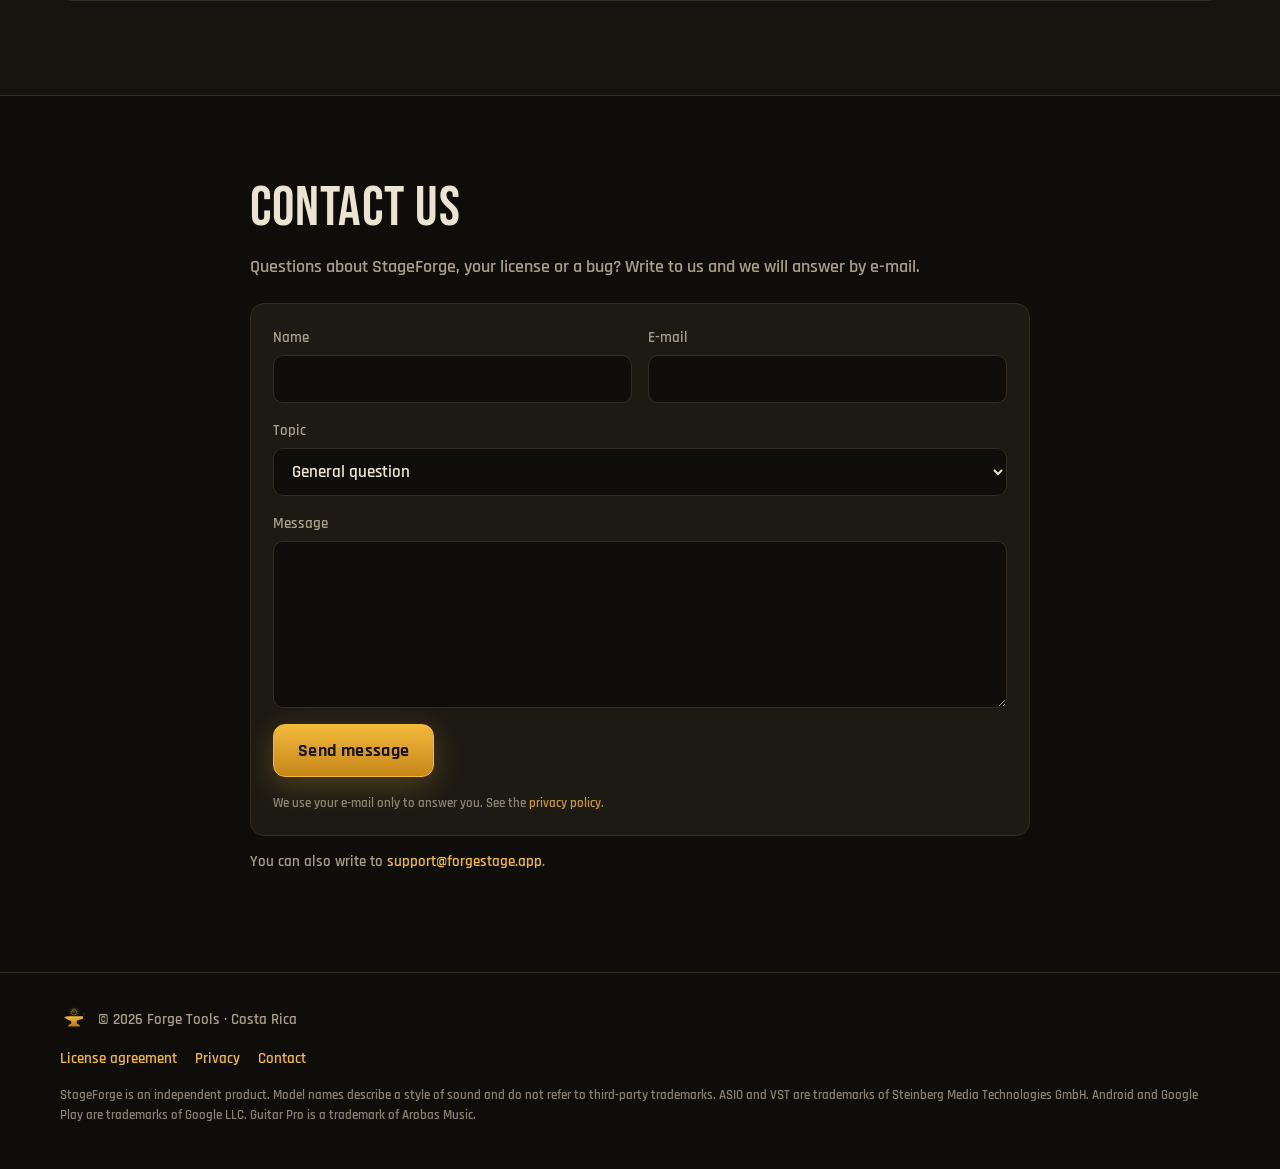
==== commit 113d04c2: "Contact form (EN/ES/PT): posts to the license server, which e-mails Forge Tools; privacy policy cove" ====
--- a/index.html
+++ b/index.html
@@ -263,12 +263,50 @@
       <details><summary data-i18n="faq.q10">Does one subscription cover Windows and Android?</summary><p data-i18n="faq.a10">No, they are separate purchases. The Windows subscription is sold through Lemon Squeezy and StageForge Pro for Android through Google Play, and each one is managed and cancelled in its own store.</p></details>
     </div>
   </section>
+
+  <section id="contact" class="section">
+    <div class="wrap contact">
+      <h2 data-i18n="contact.title">Contact us</h2>
+      <p class="contact-lead" data-i18n="contact.lead">Questions about StageForge, your license or a bug? Write to us and we will answer by e-mail.</p>
+      <form id="contact-form" class="contact-form card" novalidate>
+        <div class="row2">
+          <label><span data-i18n="contact.name">Name</span><input name="name" maxlength="100" autocomplete="name"></label>
+          <label><span data-i18n="contact.email">E-mail</span><input name="email" type="email" maxlength="120" autocomplete="email" required></label>
+        </div>
+        <label><span data-i18n="contact.topic">Topic</span>
+          <select name="topic">
+            <option value="general" data-i18n="contact.t.general">General question</option>
+            <option value="license" data-i18n="contact.t.license">License &amp; billing</option>
+            <option value="bug" data-i18n="contact.t.bug">Bug report</option>
+            <option value="android" data-i18n="contact.t.android">Android</option>
+            <option value="press" data-i18n="contact.t.press">Press &amp; partnerships</option>
+          </select>
+        </label>
+        <label><span data-i18n="contact.message">Message</span><textarea name="message" rows="6" maxlength="5000" required></textarea></label>
+        <label class="hp" aria-hidden="true">Website <input name="website" tabindex="-1" autocomplete="off"></label>
+        <div class="contact-foot">
+          <button class="btn btn-primary" type="submit" data-i18n="contact.send">Send message</button>
+          <p class="note js-contact-status" role="status" aria-live="polite"></p>
+        </div>
+        <p class="tiny" data-i18n="contact.privacy">We use your e-mail only to answer you. See the <a href="privacy.html">privacy policy</a>.</p>
+      </form>
+      <p class="note" data-i18n="contact.alt">You can also write to <a href="mailto:support@forgestage.app">support@forgestage.app</a>.</p>
+      <div id="contact-msgs" class="hidden">
+        <span data-i18n="contact.sending">Sending…</span>
+        <span data-i18n="contact.ok">Thank you! We got your message and will answer by e-mail.</span>
+        <span data-i18n="contact.bad_email">Please check your e-mail address.</span>
+        <span data-i18n="contact.short">Tell us a little more (at least 10 characters).</span>
+        <span data-i18n="contact.too_many">You sent several messages in a row. Please try again in an hour.</span>
+        <span data-i18n="contact.error">The message could not be sent. Try again or write to <a href="mailto:support@forgestage.app">support@forgestage.app</a>.</span>
+      </div>
+    </div>
+  </section>
 </main>
 
 <footer class="footer">
   <div class="wrap footer-inner">
     <div><img src="assets/img/logo.svg" alt="" width="28" height="28"> <span>© 2026 Forge Tools · Costa Rica</span></div>
-    <nav><a href="eula.html" data-i18n="foot.eula">License agreement</a><a href="privacy.html" data-i18n="foot.privacy">Privacy</a><a class="js-mail" href="#" data-i18n="foot.contact">Contact</a></nav>
+    <nav><a href="eula.html" data-i18n="foot.eula">License agreement</a><a href="privacy.html" data-i18n="foot.privacy">Privacy</a><a href="#contact" data-i18n="foot.contact">Contact</a></nav>
     <p class="tiny" data-i18n="foot.tm">StageForge is an independent product. Model names describe a style of sound and do not refer to third-party trademarks. ASIO and VST are trademarks of Steinberg Media Technologies GmbH. Android and Google Play are trademarks of Google LLC. Guitar Pro is a trademark of Arobas Music.</p>
   </div>
 </footer>
--- a/assets/css/site.css
+++ b/assets/css/site.css
@@ -115,6 +115,21 @@
 .faq summary { cursor: pointer; font-weight: 700; font-size: 19px; }
 .faq details p { color: var(--muted); margin: 10px 0 0; }
 
+/* contact */
+.contact { max-width: 780px; }
+.contact-lead { color: var(--muted); margin: -8px 0 22px; }
+.contact-form { display: grid; gap: 16px; }
+.contact-form label { display: grid; gap: 6px; color: var(--muted); font-size: 15px; }
+.contact-form input, .contact-form select, .contact-form textarea { width: 100%; min-width: 0; padding: 11px 14px; border: 1px solid var(--line); border-radius: 10px; background: var(--bg); color: var(--text); font: 600 17px/1.4 "Rajdhani", system-ui, sans-serif; }
+.contact-form textarea { resize: vertical; min-height: 150px; }
+.contact-form input:focus, .contact-form select:focus, .contact-form textarea:focus { outline: none; border-color: var(--amber); box-shadow: 0 0 0 3px rgba(242, 185, 59, 0.18); }
+.contact-form .row2 { display: grid; grid-template-columns: 1fr 1fr; gap: 16px; }
+.contact-foot { display: flex; align-items: center; gap: 16px; flex-wrap: wrap; }
+.contact-foot .note { margin: 0; }
+.contact-form .btn:disabled { opacity: .6; cursor: progress; transform: none; }
+.note.error { color: #ff9b85; }
+.hp { position: absolute; left: -9999px; width: 1px; height: 1px; overflow: hidden; }
+
 /* footer */
 .footer { border-top: 1px solid var(--line); padding: 32px 0 44px; color: var(--muted); font-size: 15px; }
 .footer-inner { display: grid; gap: 14px; }
@@ -143,6 +158,7 @@
   .rig { grid-template-columns: repeat(2, 1fr); }
 }
 @media (max-width: 640px) {
+  .contact-form .row2 { grid-template-columns: 1fr; }
   .nav-inner { gap: 10px; }
   .brand span { display: none; }
   .grid.four, .grid.two, .gallery, .gallery.four { grid-template-columns: 1fr; }
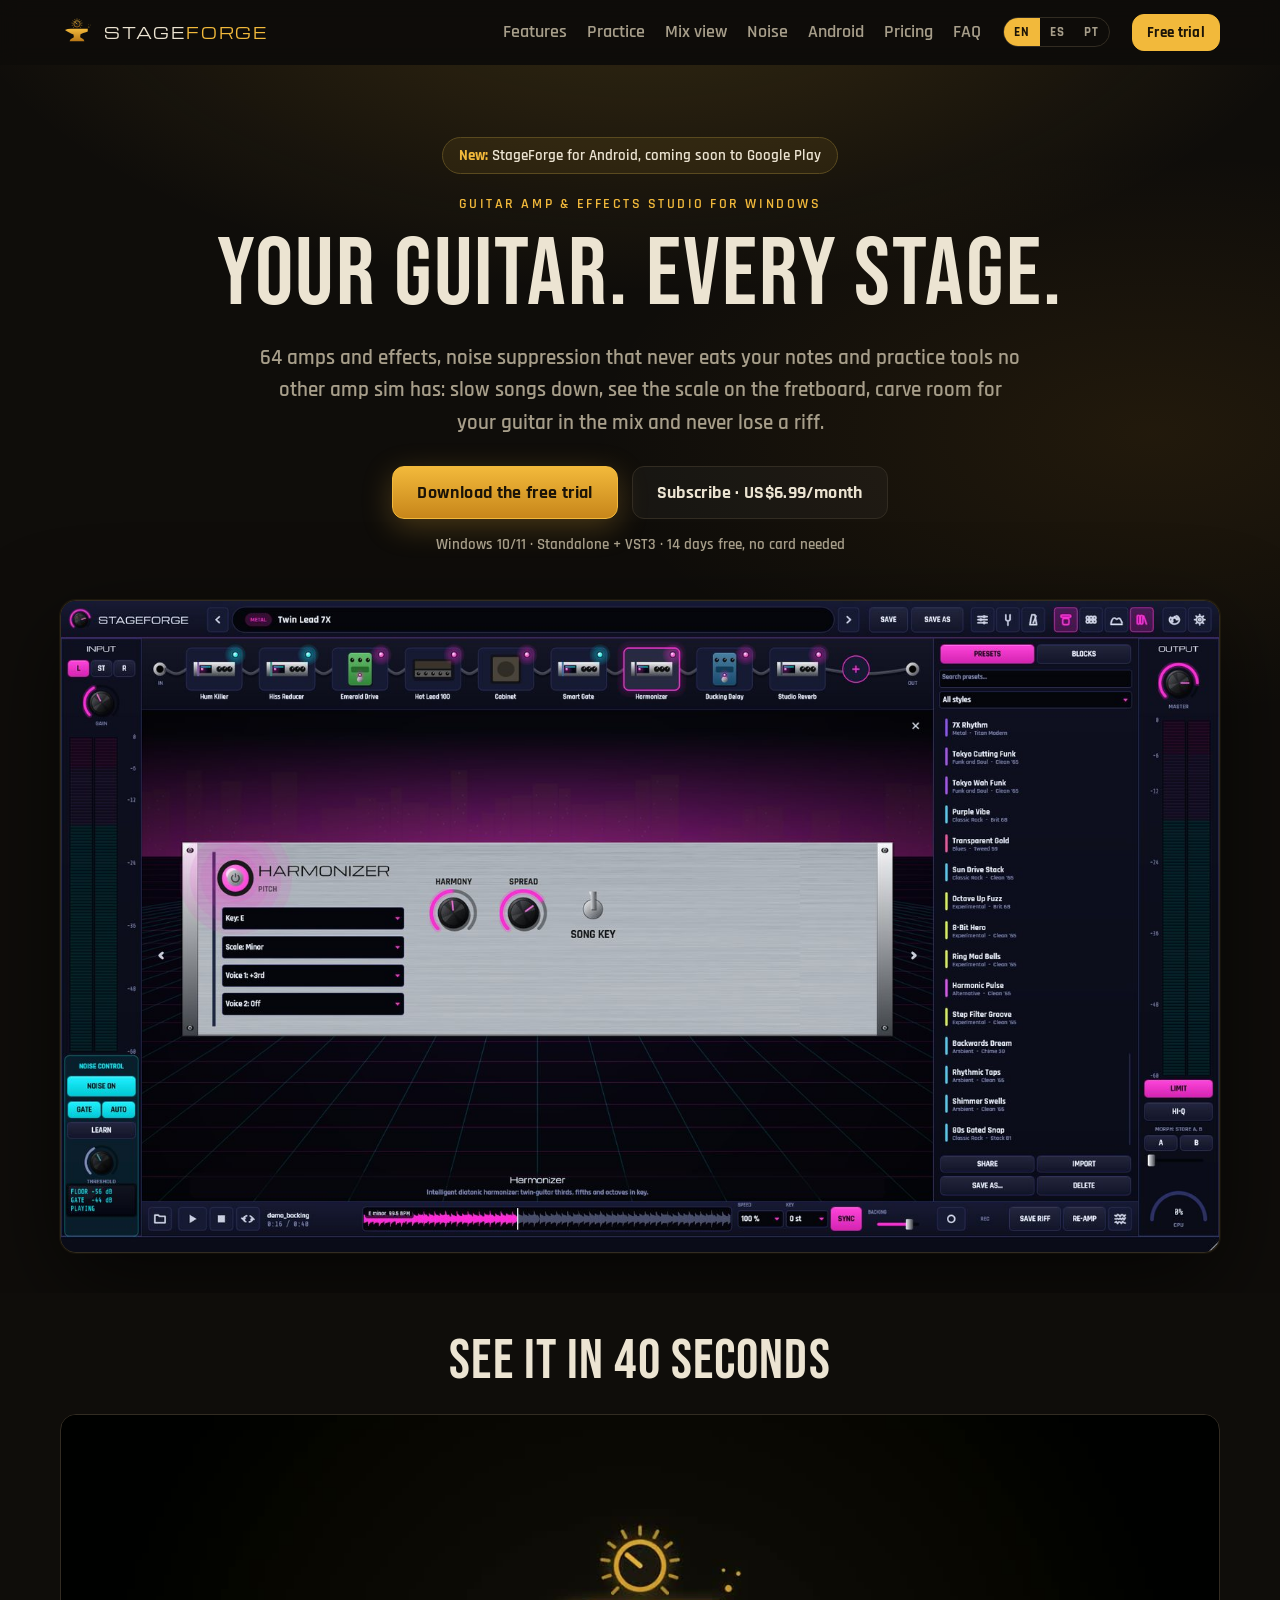
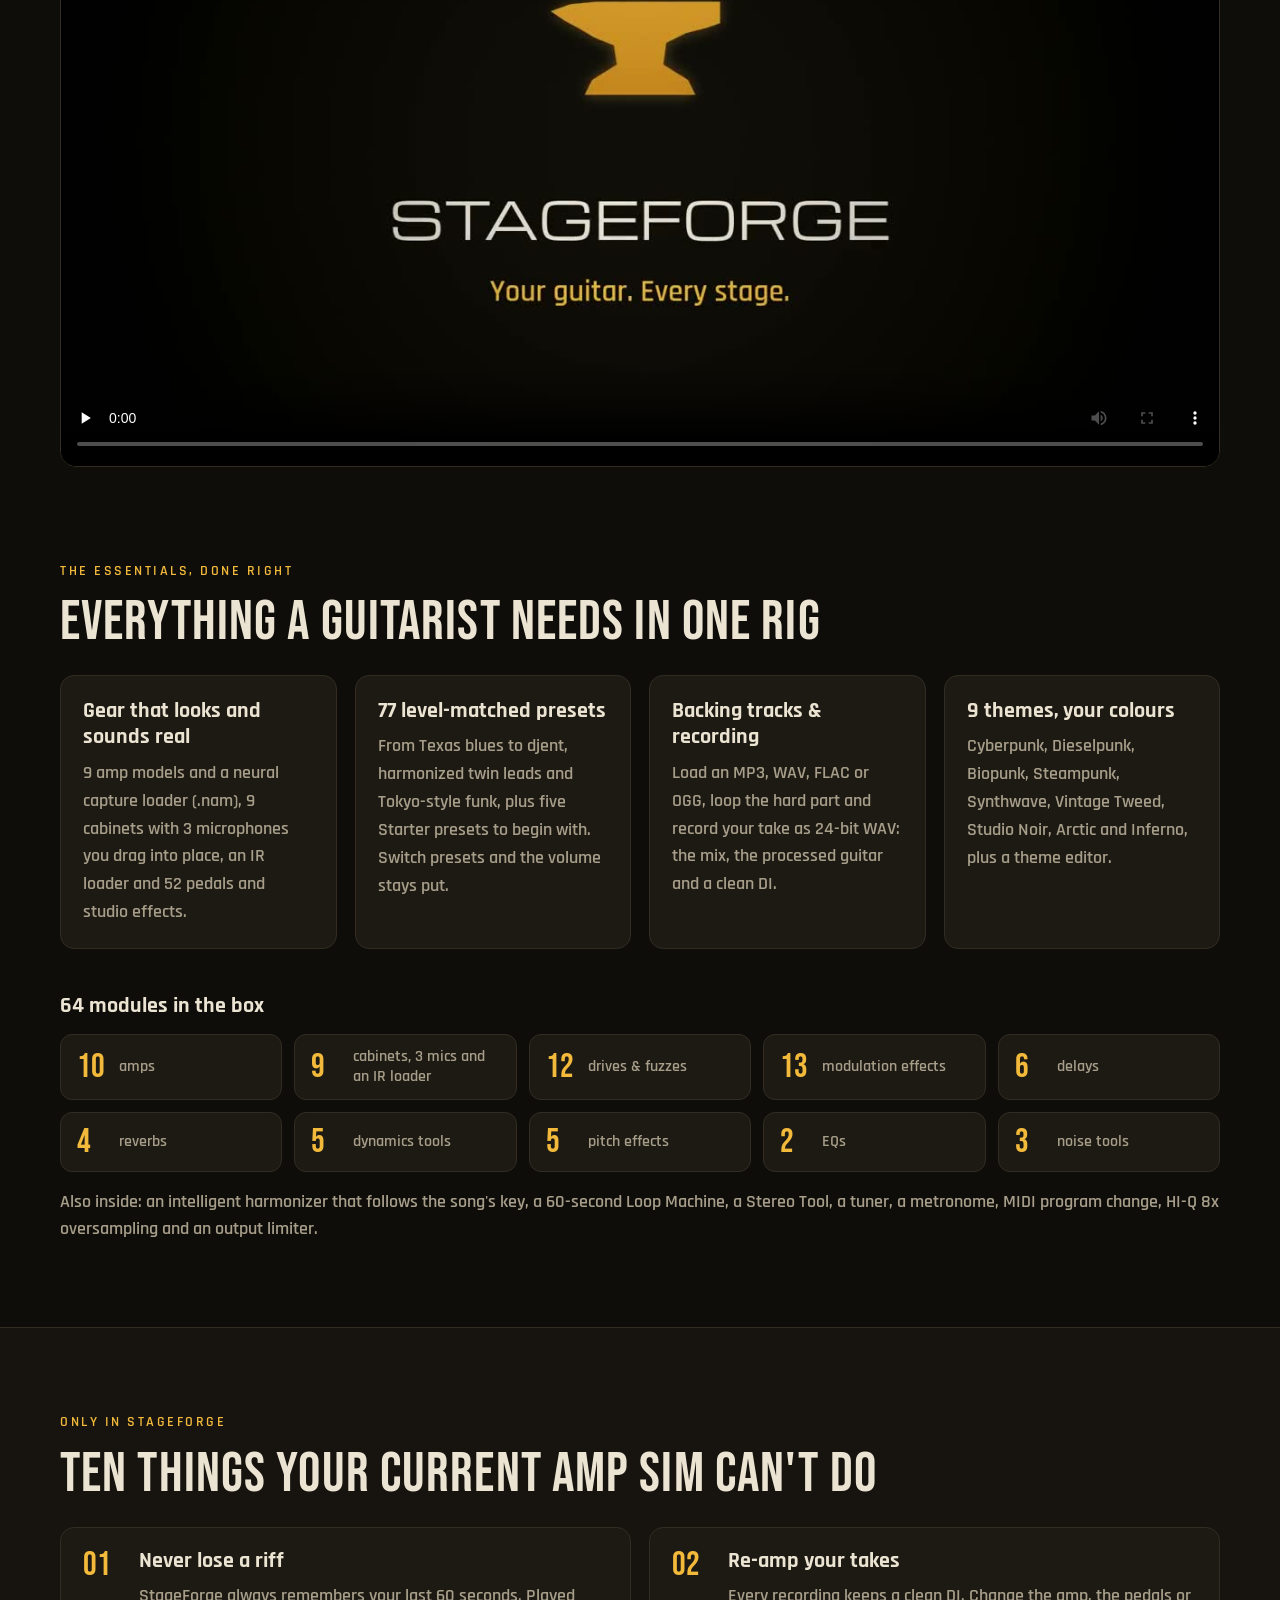
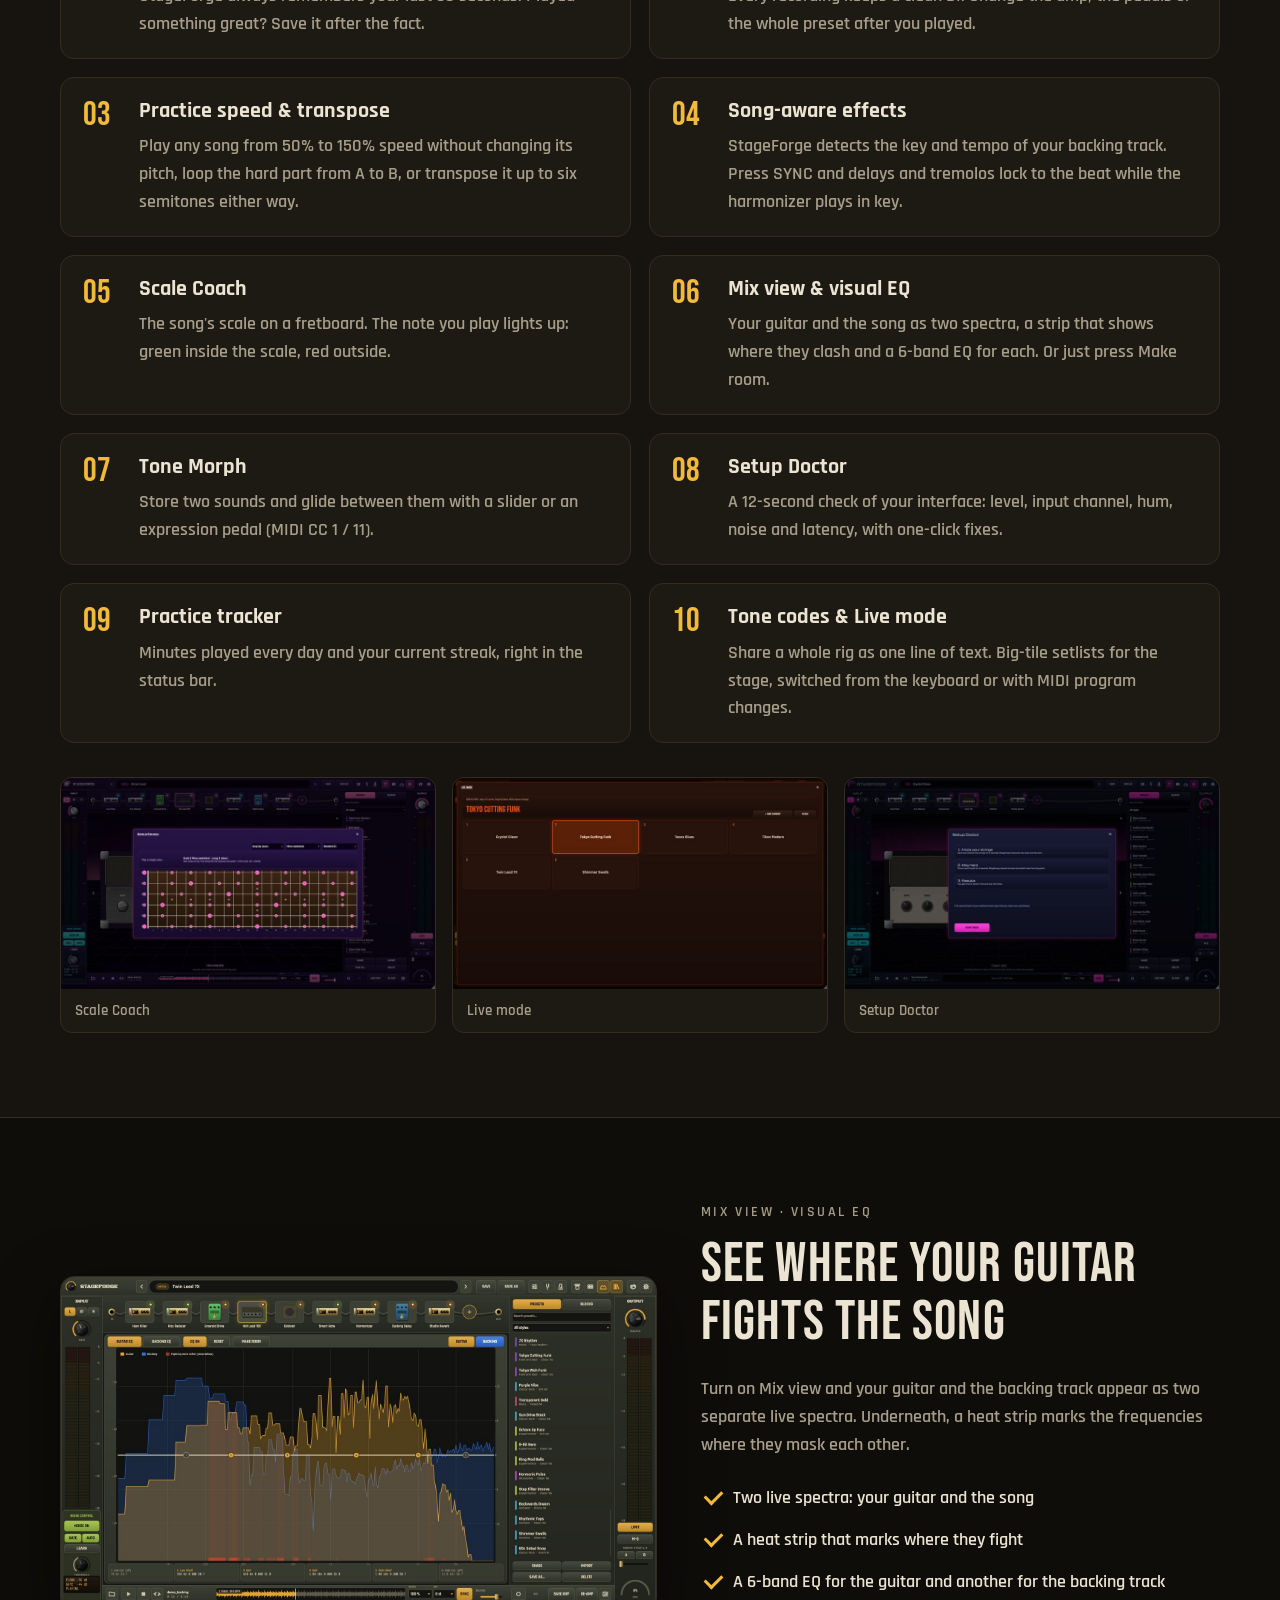
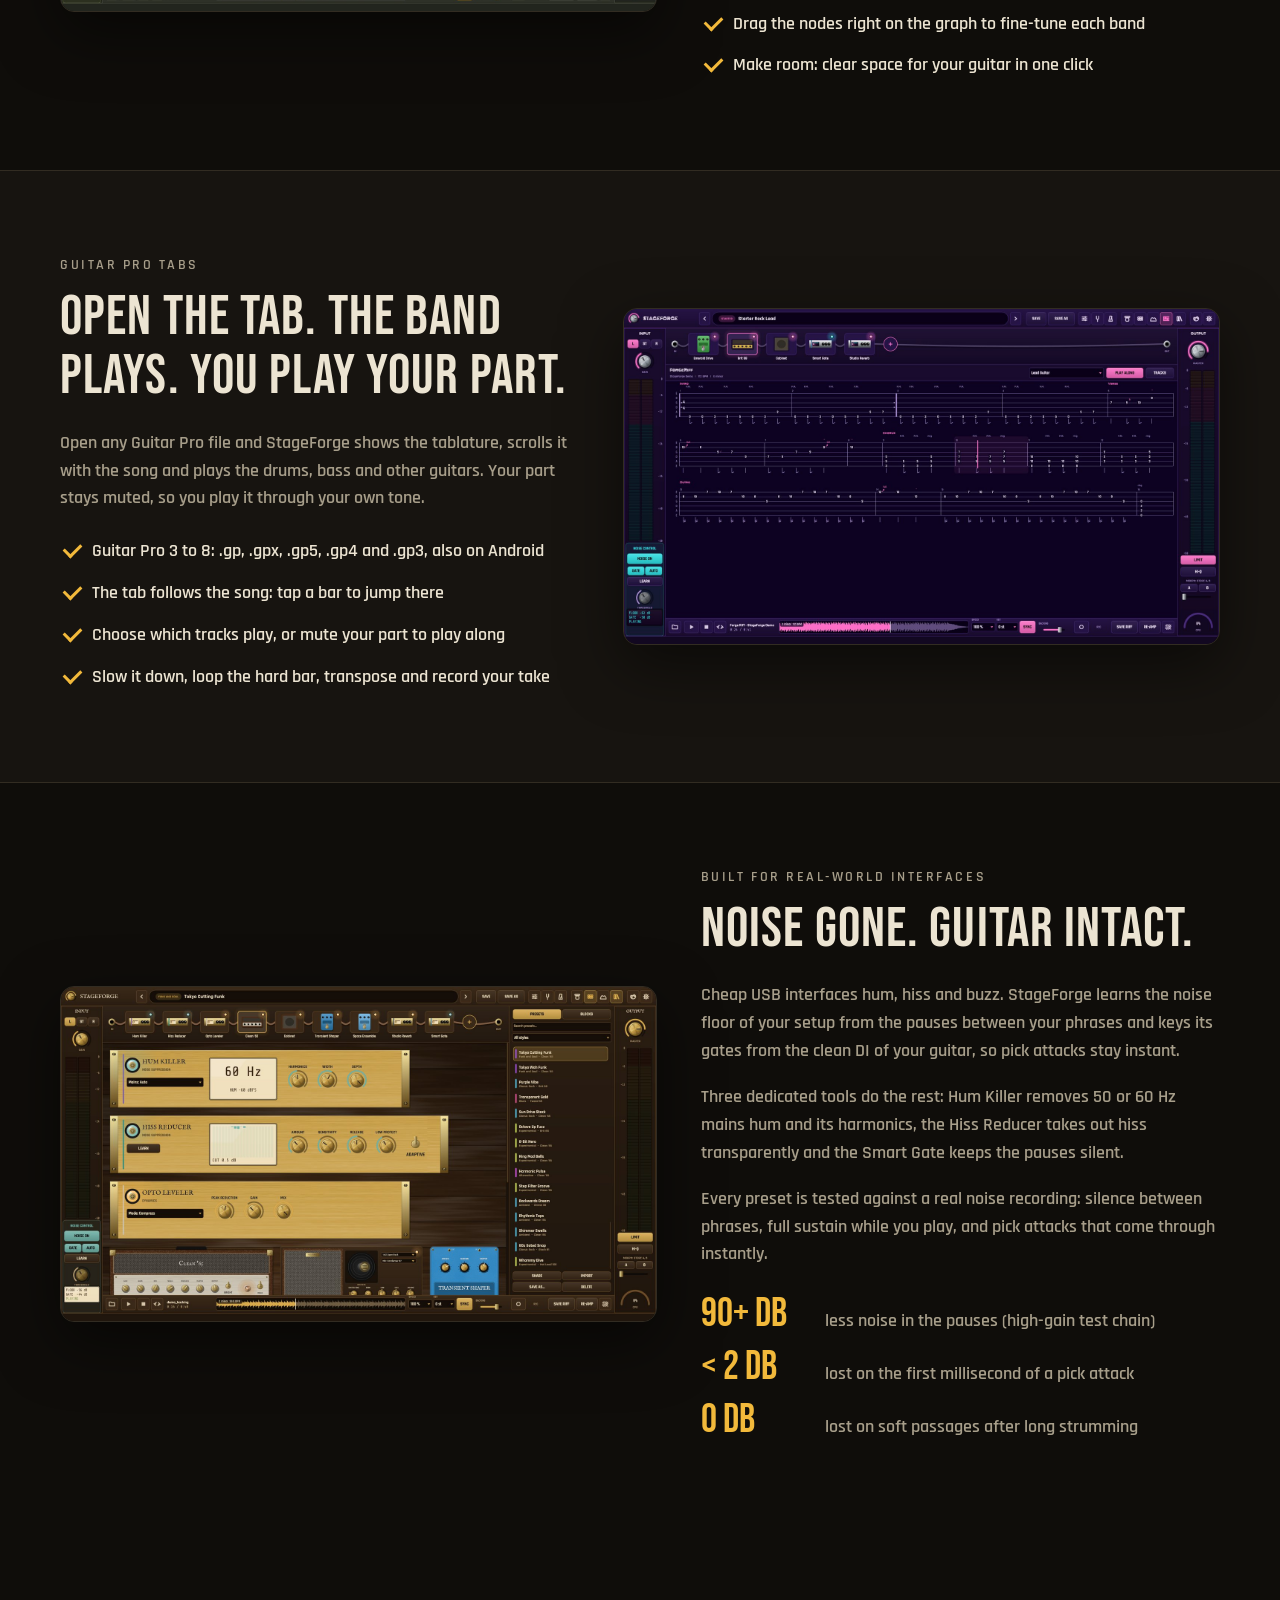
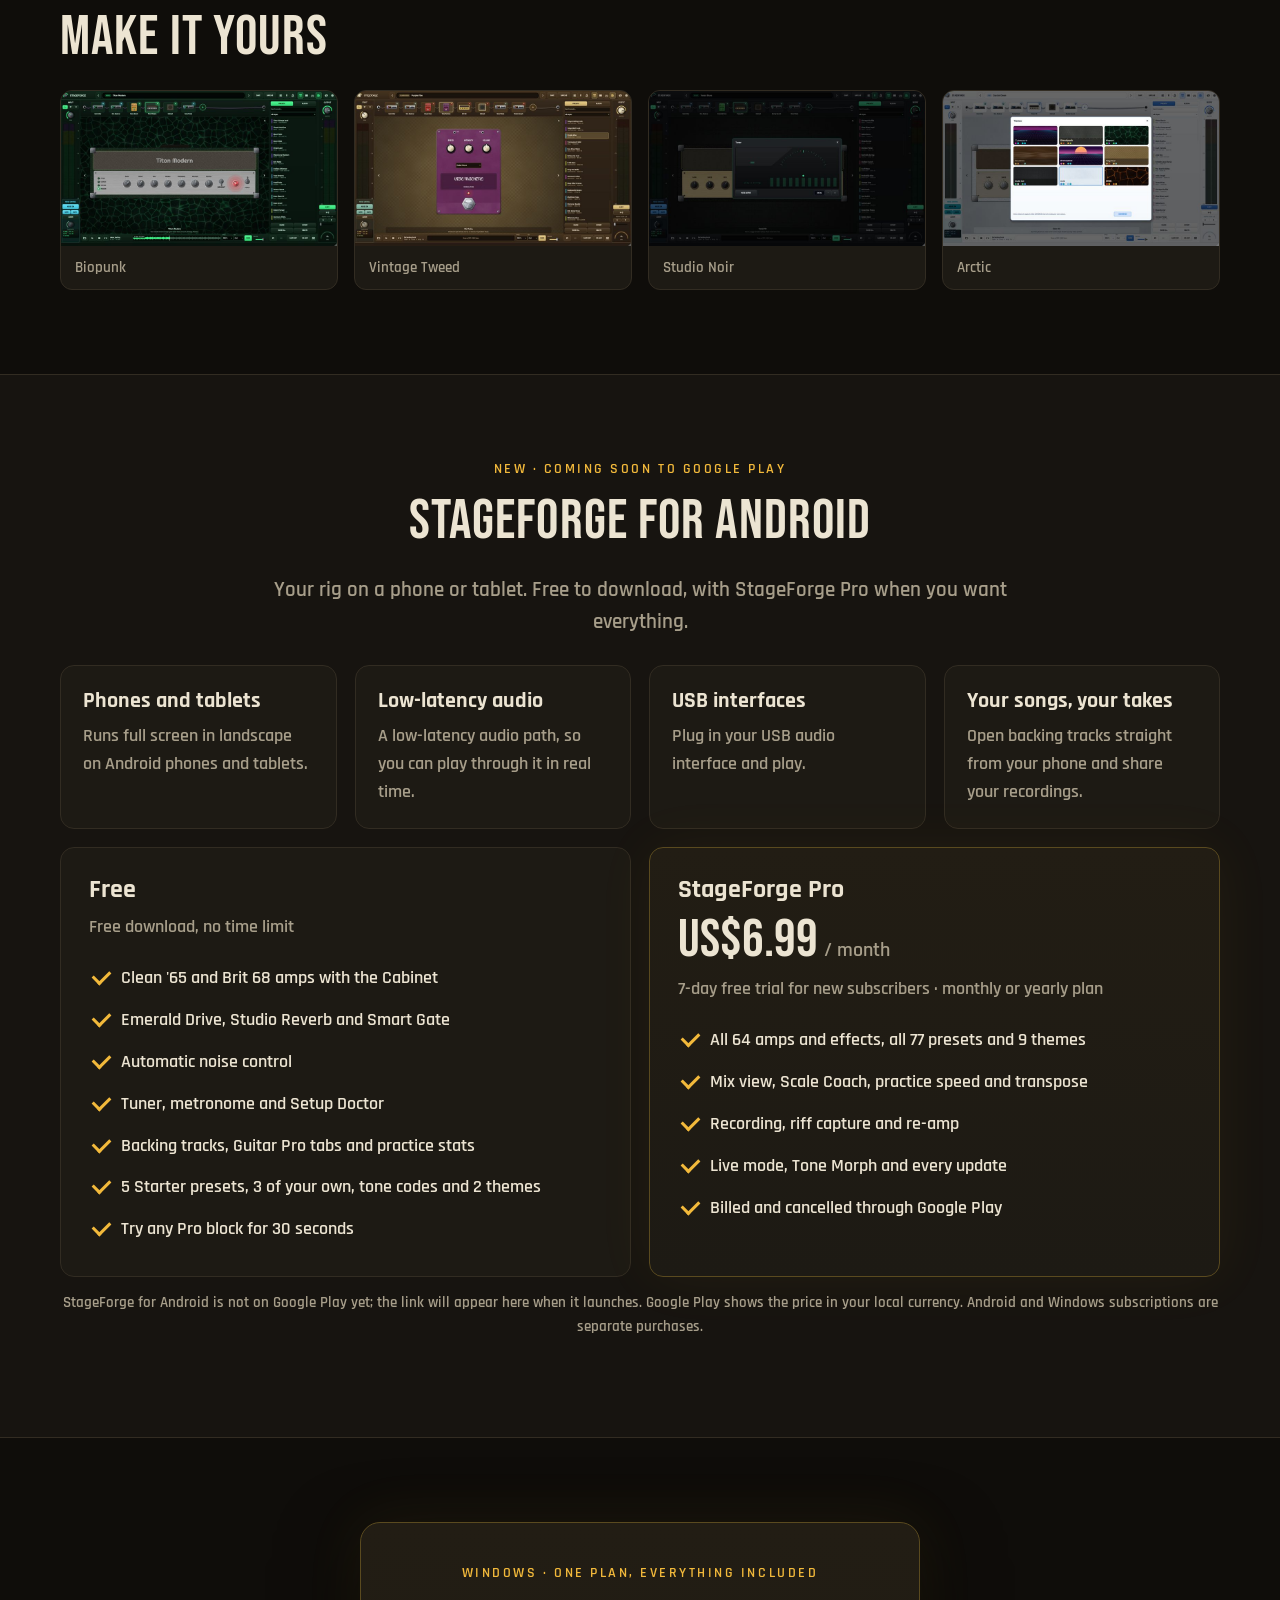
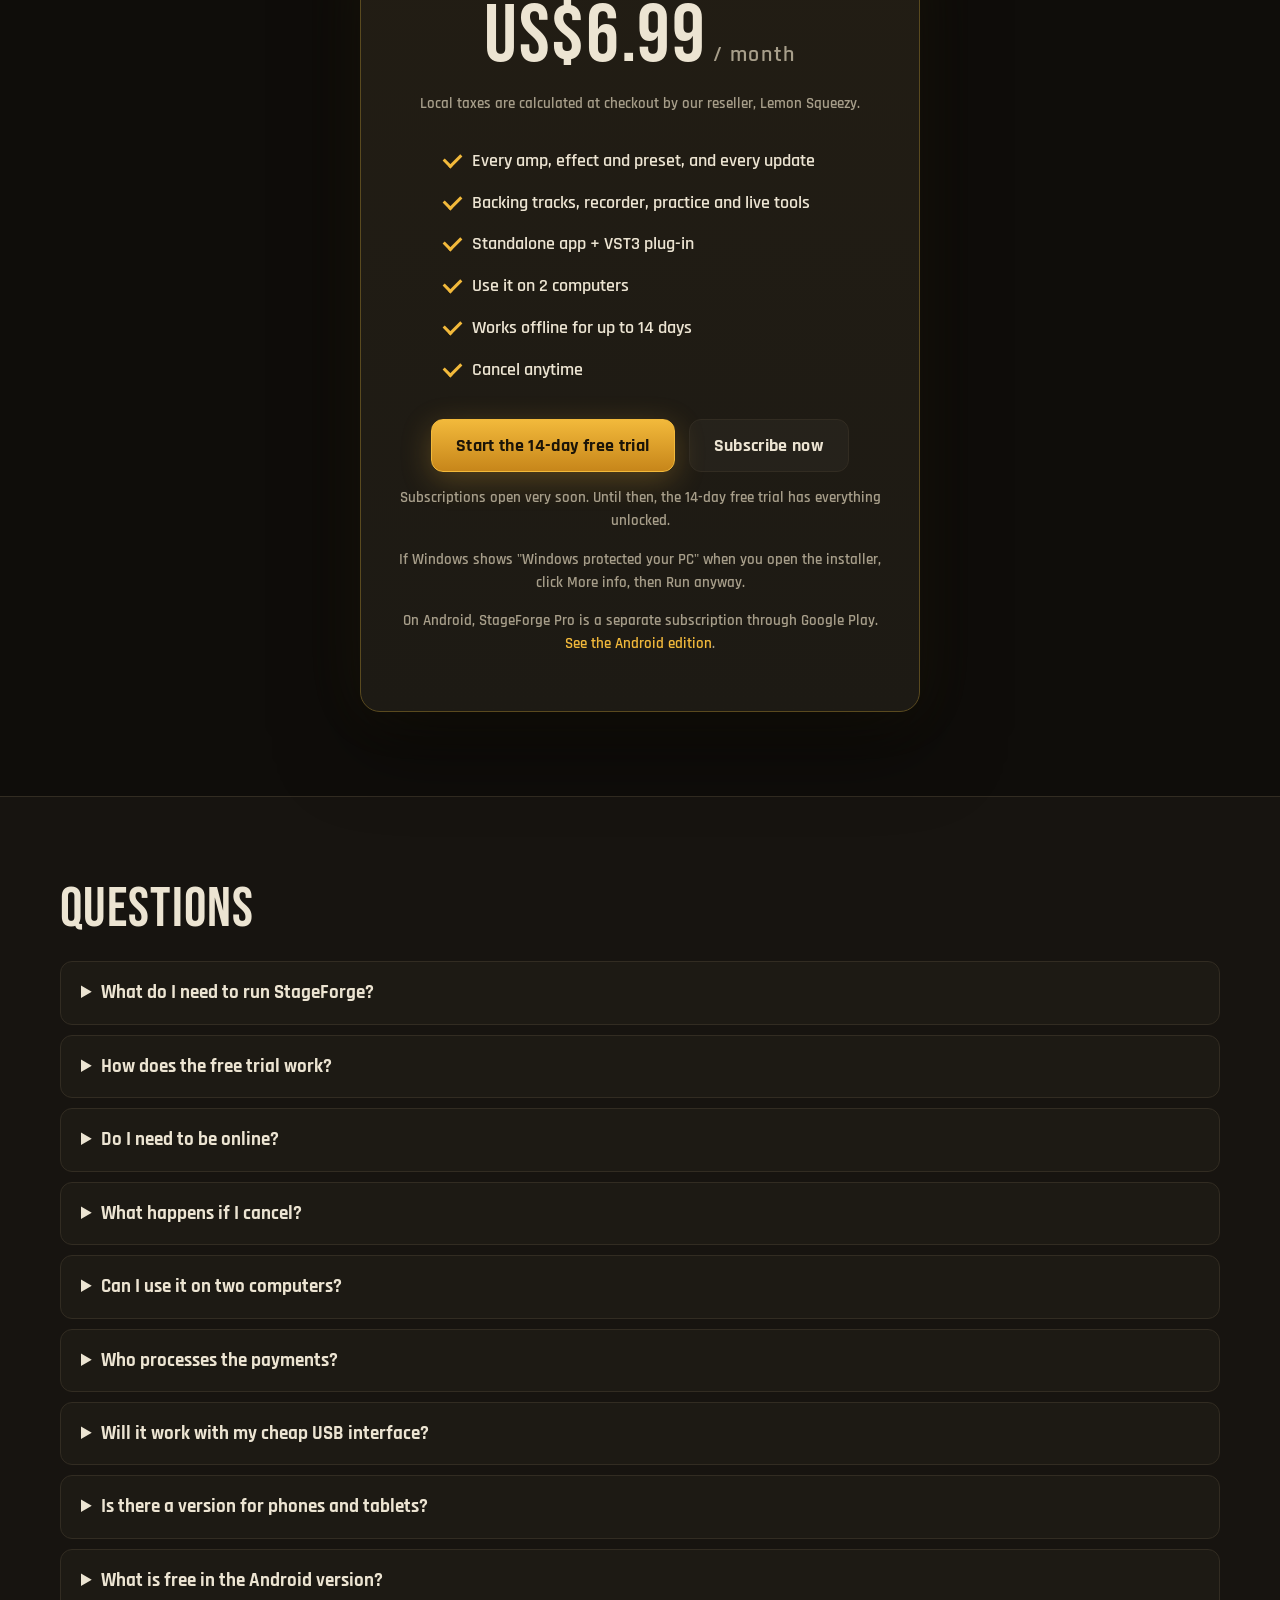
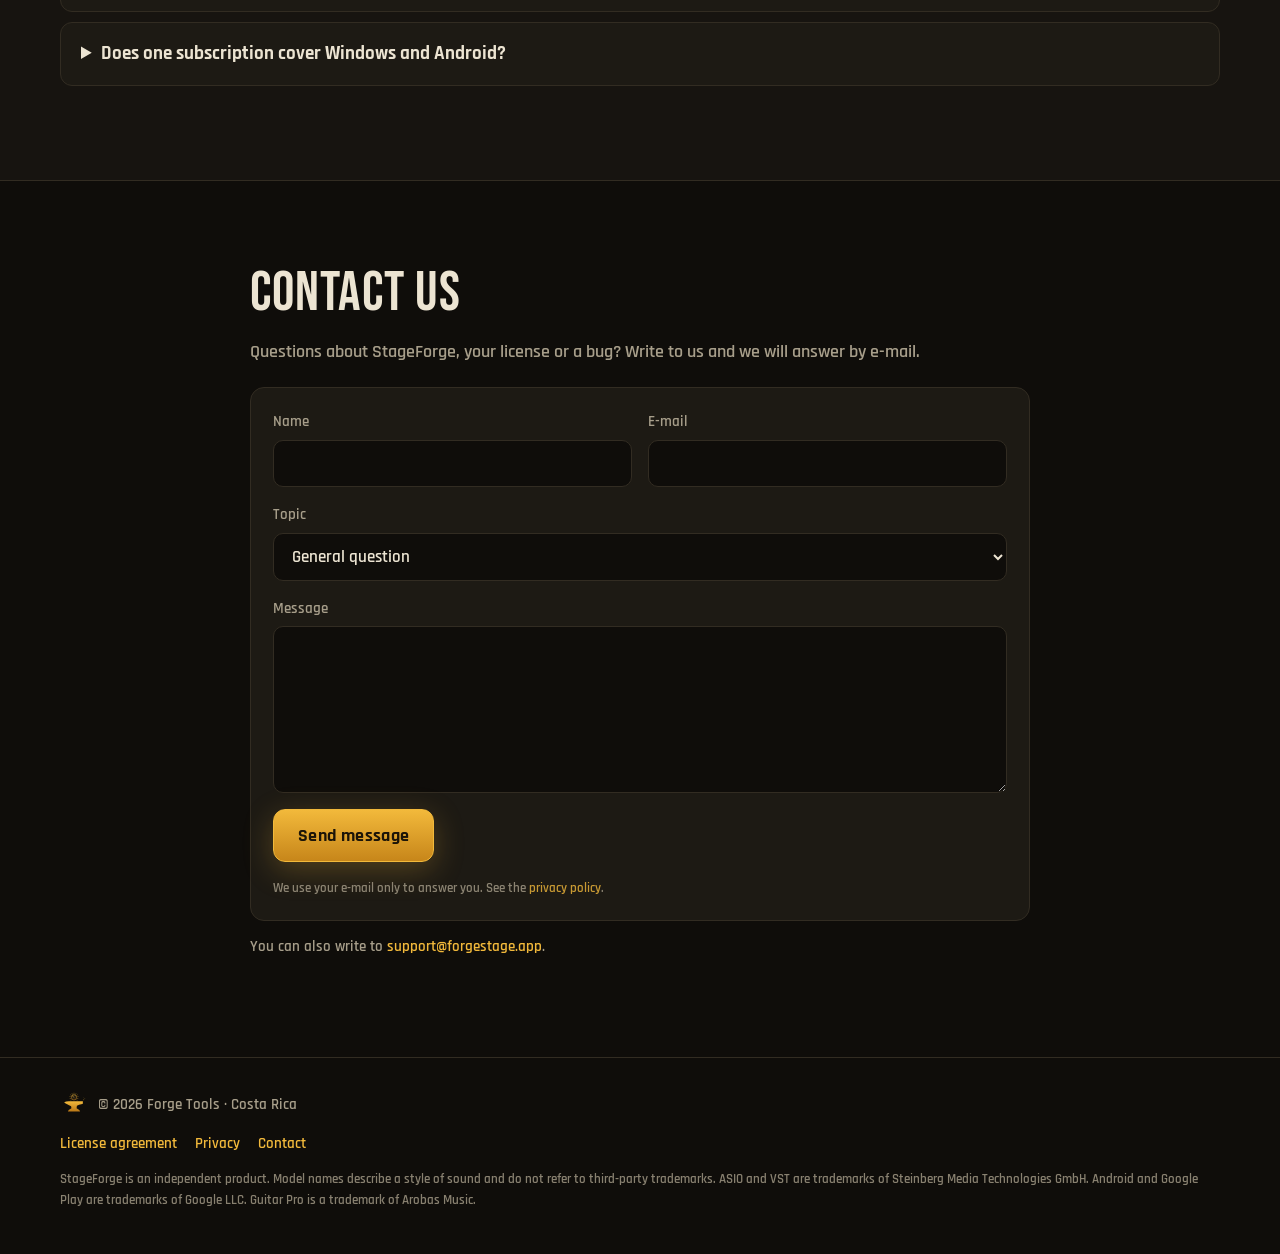
==== commit 7c4b34d1: "Download button live: https://download.forgestage.app/StageForge-Setup.exe; subscriptions-soon note " ====
--- a/index.html
+++ b/index.html
@@ -243,6 +243,8 @@
           <a class="btn btn-ghost js-buy" href="#" data-i18n="price.cta2">Subscribe now</a>
         </div>
         <p class="note js-soon hidden" data-i18n="price.soon">Downloads and subscriptions open very soon.</p>
+        <p class="note js-soon-buy hidden" data-i18n="price.soonBuy">Subscriptions open very soon. Until then, the 14-day free trial has everything unlocked.</p>
+        <p class="note" data-i18n="price.smartscreen">If Windows shows "Windows protected your PC" when you open the installer, click More info, then Run anyway.</p>
         <p class="note" data-i18n="price.android">On Android, StageForge Pro is a separate subscription through Google Play. <a href="#android">See the Android edition</a>.</p>
       </div>
     </div>
